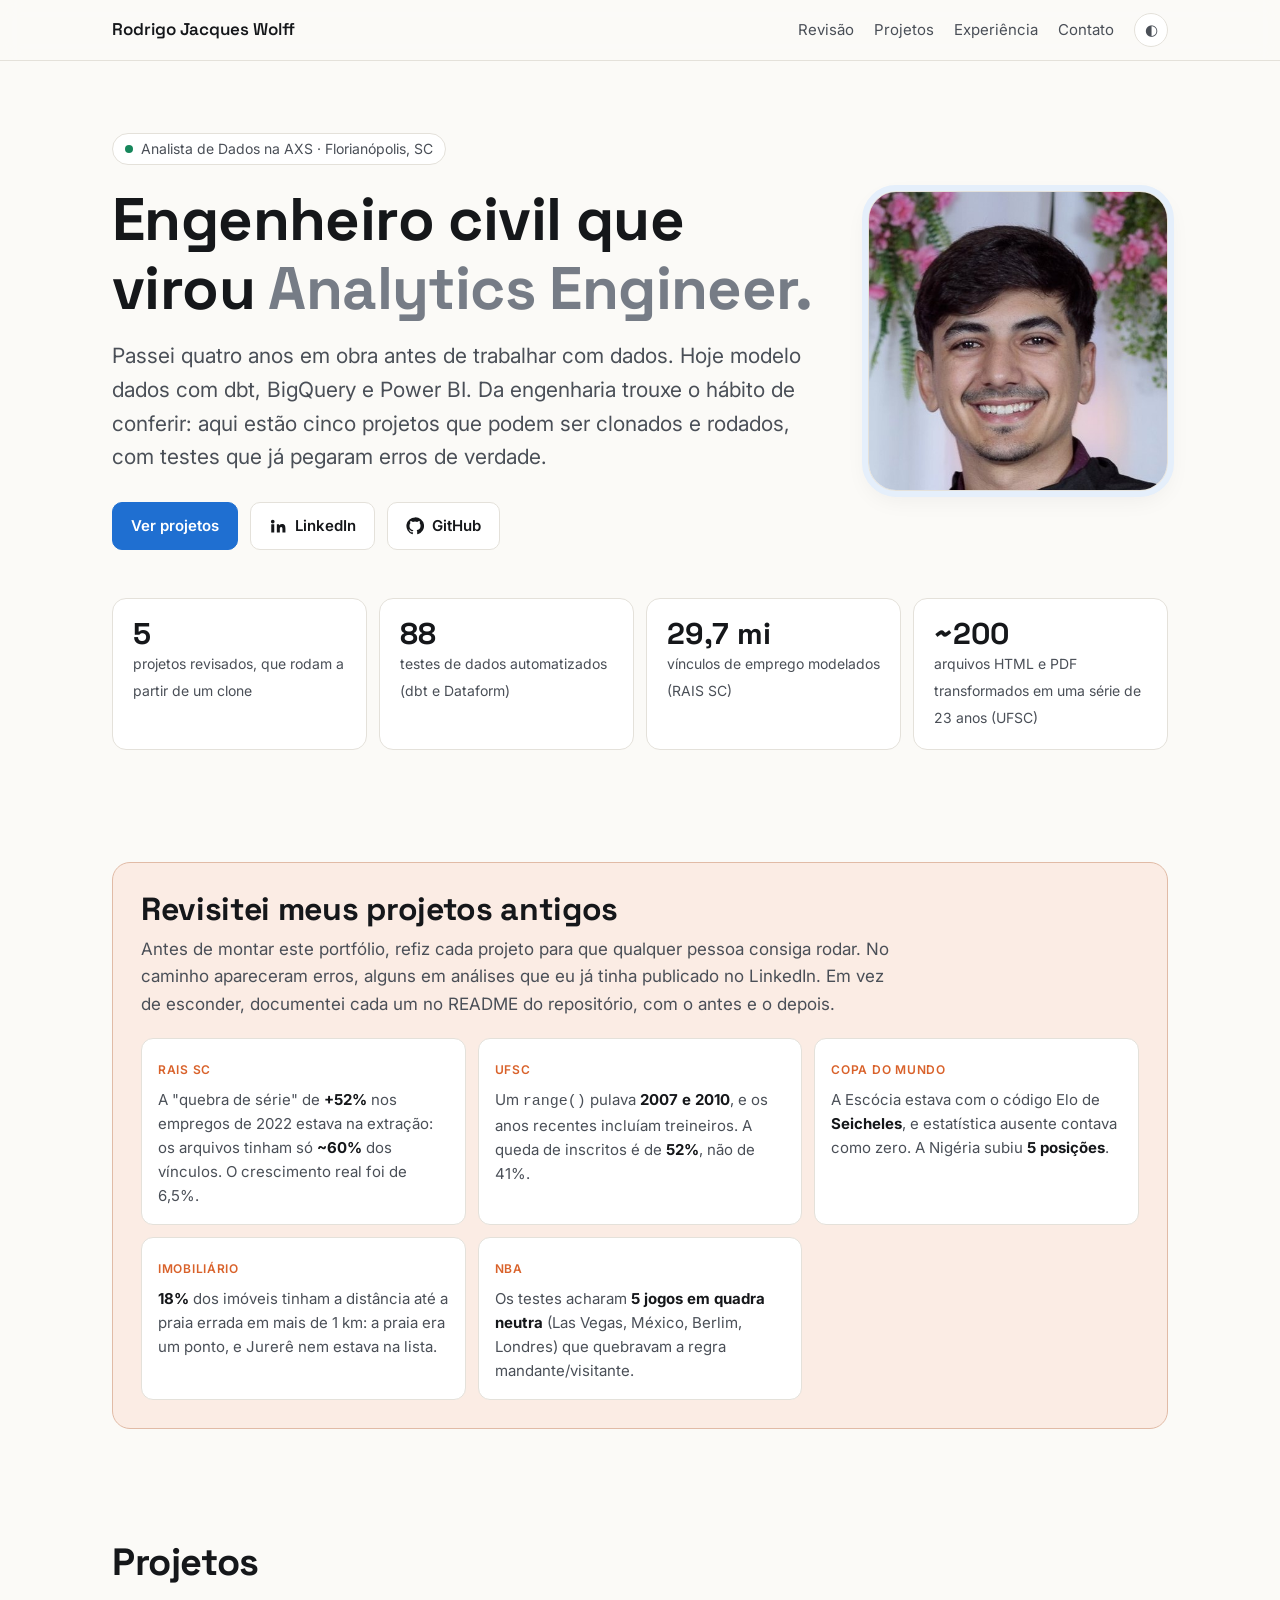
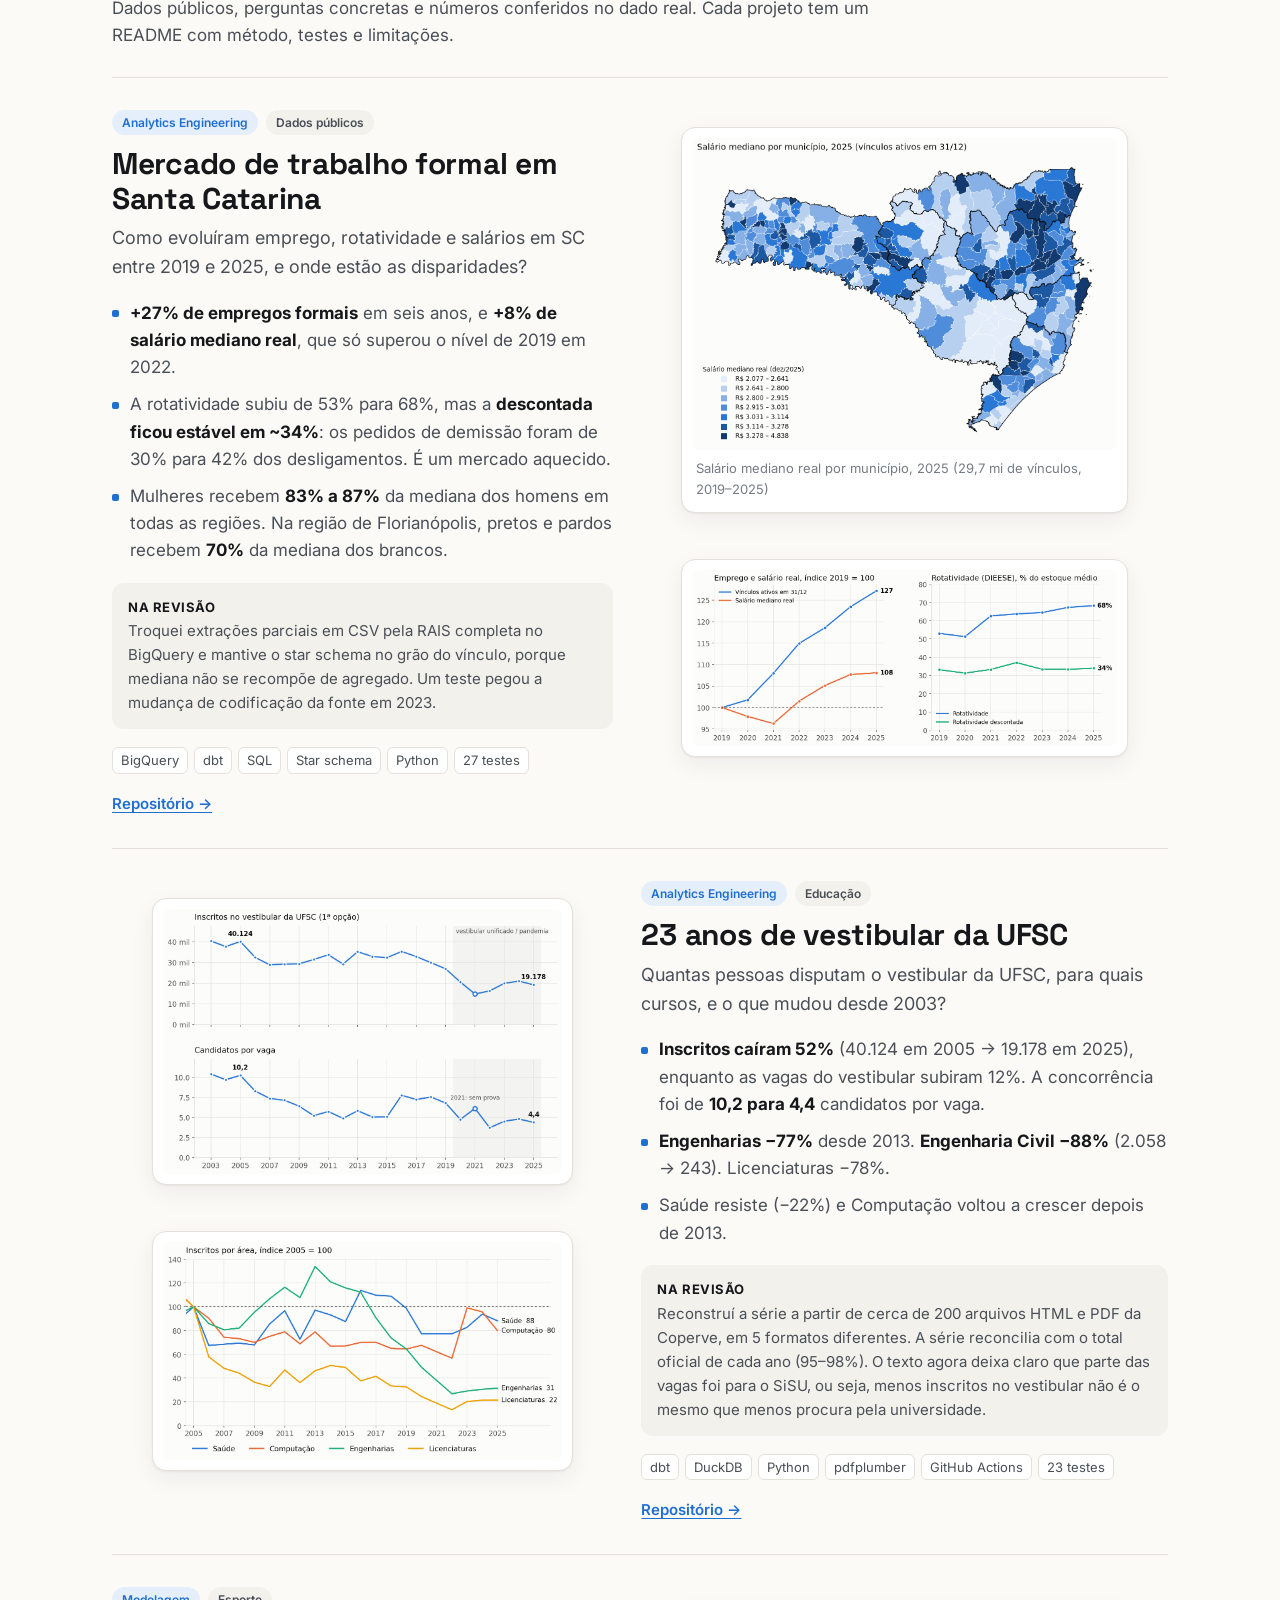
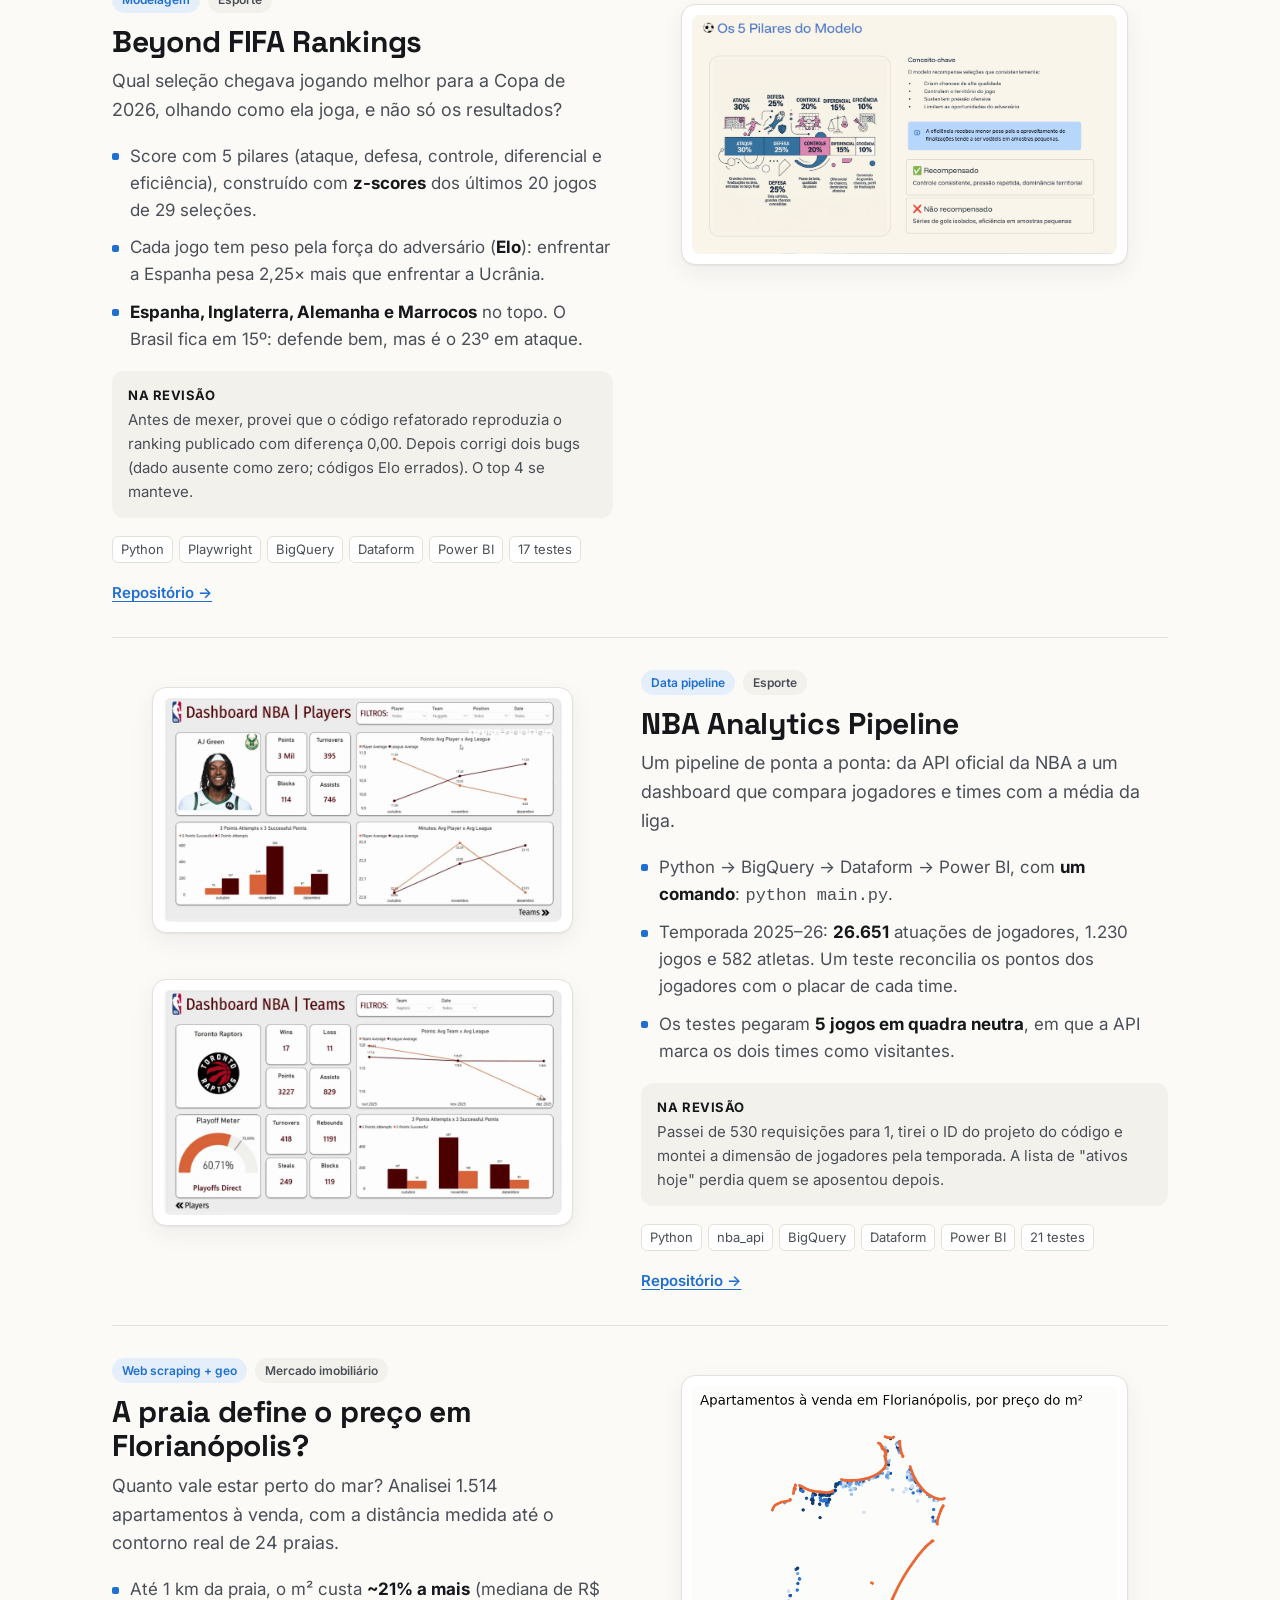
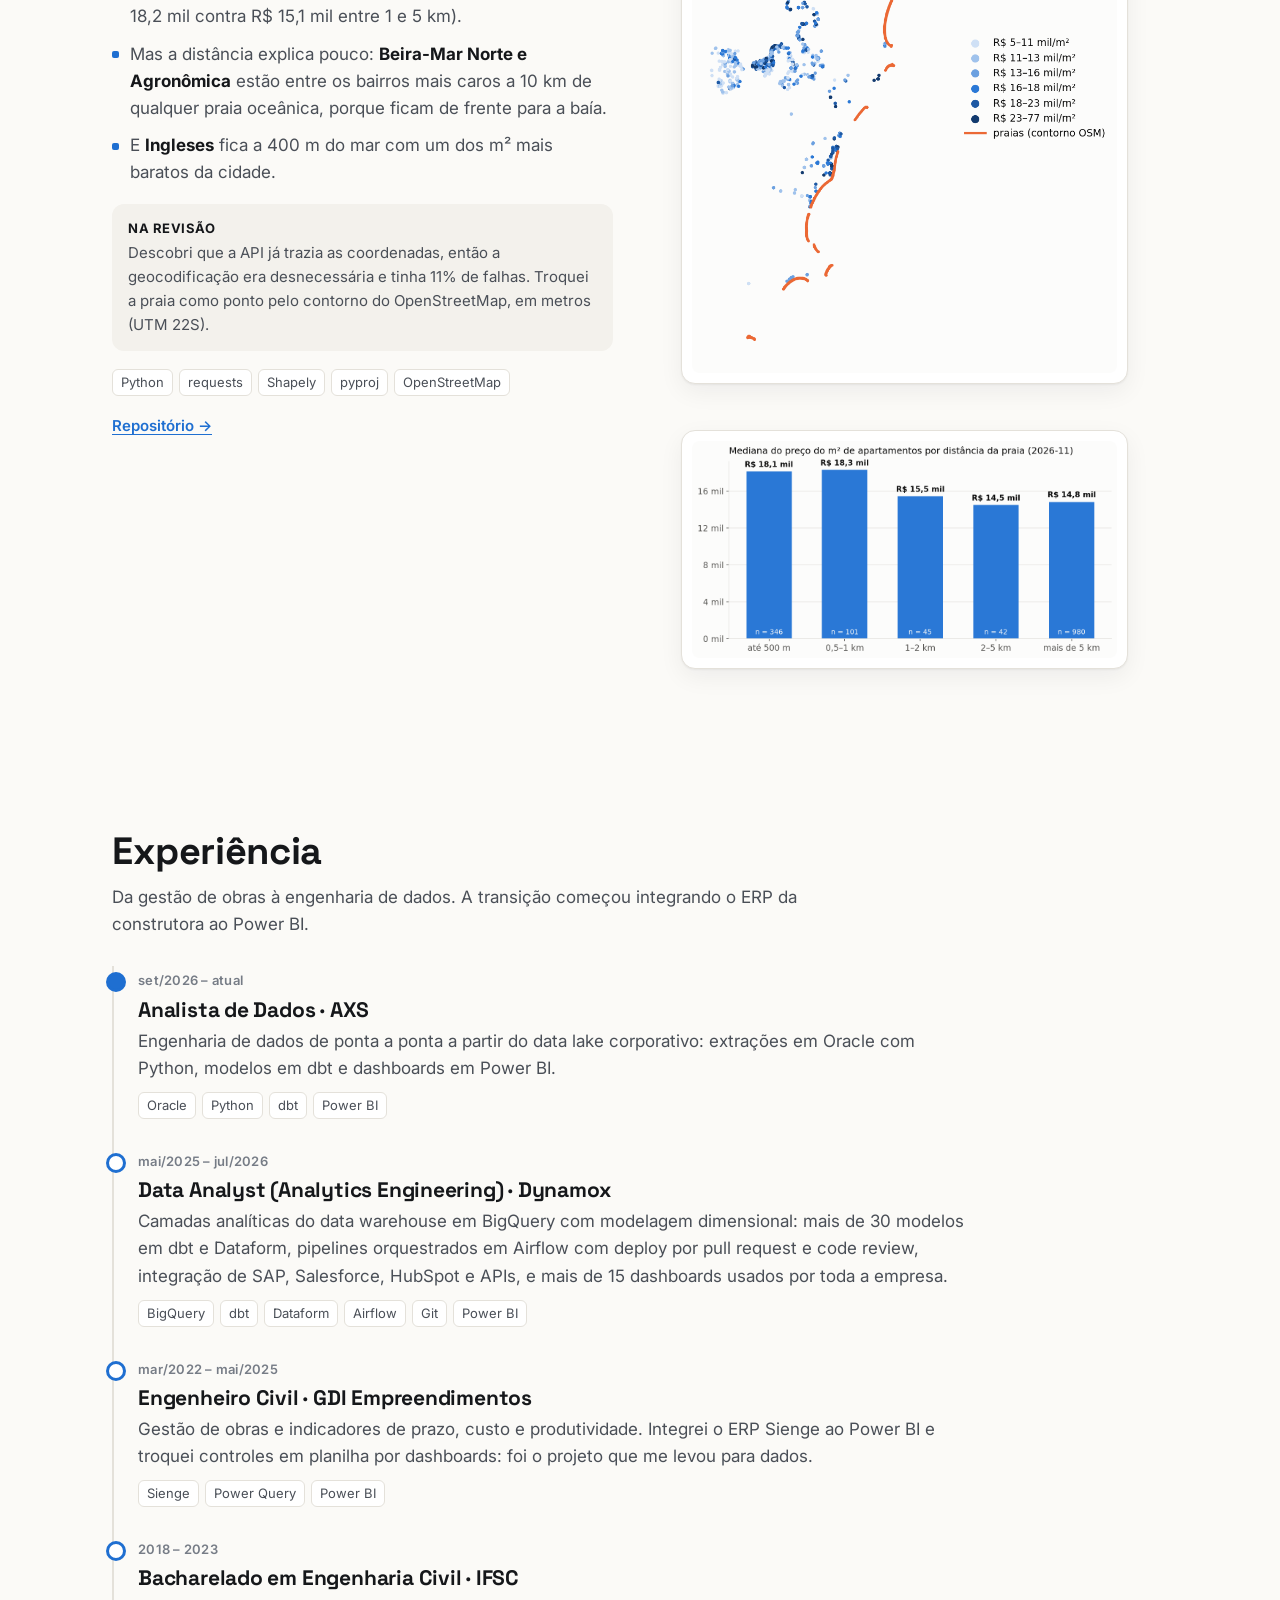
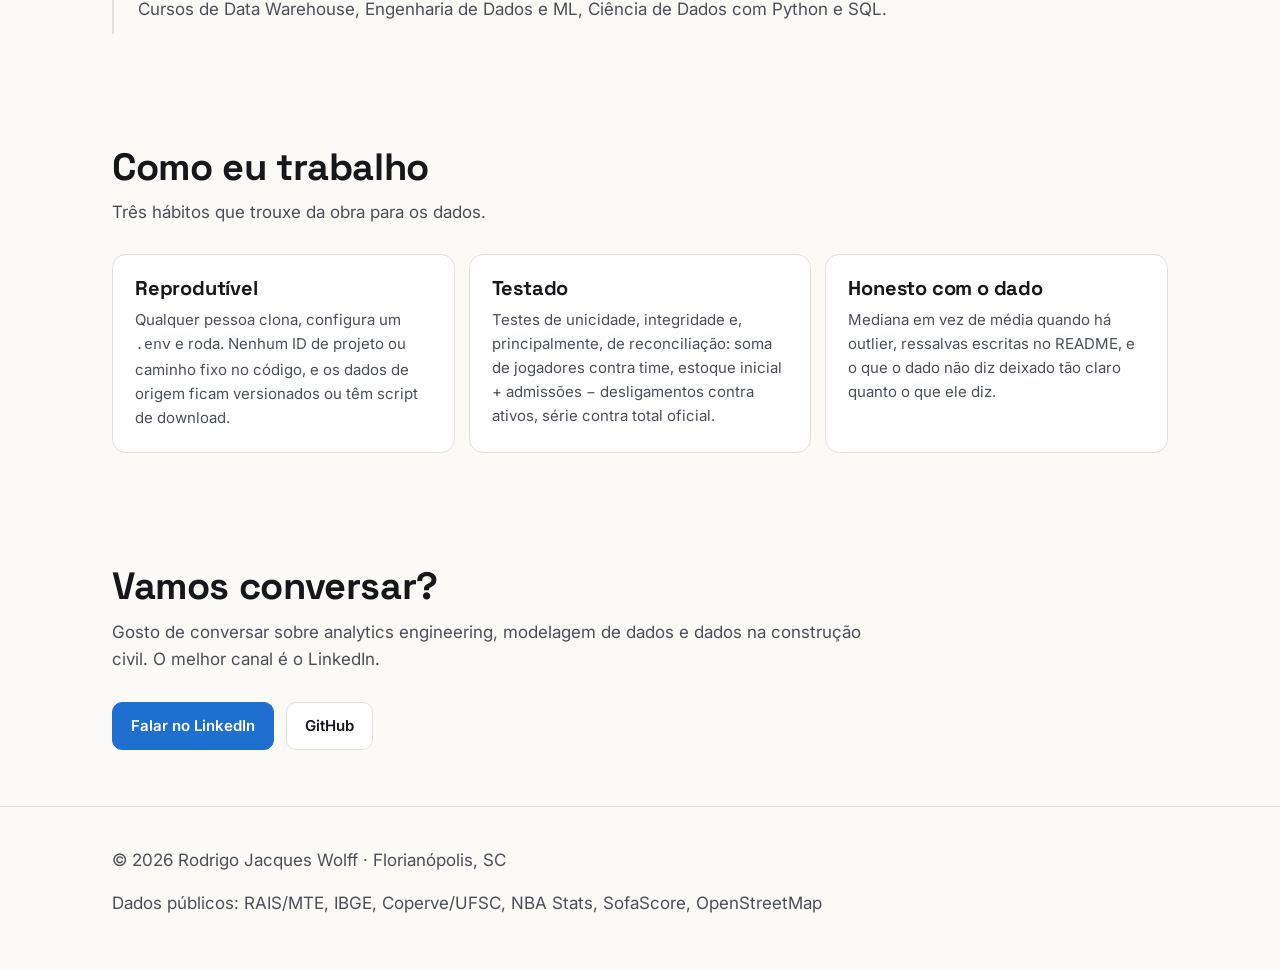
==== index.html @ 23910201 "content: photo, experience timeline, current role Co-Authored-By: Claude Opus 5.5 <noreply@anthropic" ====
<!doctype html>
<html lang="pt-BR">
<head>
  <meta charset="utf-8">
  <meta name="viewport" content="width=device-width, initial-scale=1">
  <title>Rodrigo Jacques Wolff · Portfólio de Dados</title>
  <meta name="description" content="Engenheiro civil que virou Analytics Engineer. Cinco projetos de dados reprodutíveis, com testes automatizados: RAIS, UFSC, Copa do Mundo, NBA e mercado imobiliário.">
  <meta property="og:title" content="Rodrigo Jacques Wolff · Portfólio de Dados">
  <meta property="og:description" content="Cinco projetos de dados reprodutíveis e testados. Revisitei todos e corrigi o que estava errado.">
  <meta property="og:image" content="https://rodrigojacquesw.github.io/assets/img/rais-mapa.png">
  <meta property="og:type" content="website">
  <link rel="preconnect" href="https://fonts.googleapis.com">
  <link rel="preconnect" href="https://fonts.gstatic.com" crossorigin>
  <link href="https://fonts.googleapis.com/css2?family=Inter:wght@400;500;600&family=Space+Grotesk:wght@500;600;700&display=swap" rel="stylesheet">
  <link rel="stylesheet" href="assets/css/style.css">
  <link rel="icon" href="data:image/svg+xml,<svg xmlns='http://www.w3.org/2000/svg' viewBox='0 0 32 32'><rect width='32' height='32' rx='8' fill='%231f6fd1'/><text x='16' y='22' font-family='Arial' font-size='15' font-weight='700' fill='white' text-anchor='middle'>RW</text></svg>">
</head>
<body>

<nav class="nav">
  <div class="wrap">
    <a class="brand" href="#">Rodrigo Jacques Wolff</a>
    <div class="nav-links">
      <a href="#revisao" class="hide-sm">Revisão</a>
      <a href="#projetos">Projetos</a>
      <a href="#experiencia" class="hide-sm">Experiência</a>
      <a href="#contato" class="hide-xs">Contato</a>
      <button class="theme-btn" id="theme" aria-label="Alternar tema claro/escuro">◐</button>
    </div>
  </div>
</nav>

<header class="hero">
  <div class="wrap">
    <div class="hero-grid">
    <div>
    <span class="eyebrow"><span class="dot"></span>Analista de Dados na AXS · Florianópolis, SC</span>
    <h1>Engenheiro civil que virou <span class="muted">Analytics Engineer.</span></h1>
    <p class="lead">Passei quatro anos em obra antes de trabalhar com dados. Hoje modelo dados com dbt, BigQuery e Power BI. Da engenharia trouxe o hábito de conferir: aqui estão cinco projetos que podem ser clonados e rodados, com testes que já pegaram erros de verdade.</p>
    <div class="btns">
      <a class="btn primary" href="#projetos">Ver projetos</a>
      <a class="btn" href="https://www.linkedin.com/in/rodrigo-jacques-wolff/" target="_blank" rel="noopener">
        <svg viewBox="0 0 24 24" fill="currentColor" aria-hidden="true"><path d="M4.98 3.5a2.5 2.5 0 1 1 0 5 2.5 2.5 0 0 1 0-5ZM3 9.75h4v11H3v-11Zm6.5 0h3.8v1.5h.06c.53-1 1.83-2.05 3.77-2.05 4.03 0 4.77 2.65 4.77 6.1v5.45h-4v-4.83c0-1.15-.02-2.63-1.6-2.63-1.6 0-1.85 1.25-1.85 2.55v4.91h-4v-11Z"/></svg>LinkedIn</a>
      <a class="btn" href="https://github.com/RodrigoJacquesW" target="_blank" rel="noopener">
        <svg viewBox="0 0 24 24" fill="currentColor" aria-hidden="true"><path d="M12 .5A11.5 11.5 0 0 0 8.36 22.9c.58.1.79-.25.79-.56v-2c-3.2.7-3.88-1.37-3.88-1.37-.53-1.33-1.28-1.69-1.28-1.69-1.05-.71.08-.7.08-.7 1.16.08 1.77 1.19 1.77 1.19 1.03 1.76 2.7 1.25 3.36.96.1-.75.4-1.25.73-1.54-2.56-.29-5.25-1.28-5.25-5.68 0-1.26.45-2.28 1.19-3.09-.12-.29-.52-1.46.11-3.05 0 0 .97-.31 3.17 1.18a11 11 0 0 1 5.77 0c2.2-1.49 3.17-1.18 3.17-1.18.63 1.59.23 2.76.11 3.05.74.81 1.19 1.83 1.19 3.09 0 4.41-2.7 5.38-5.27 5.67.41.36.78 1.06.78 2.14v3.17c0 .31.21.67.8.56A11.5 11.5 0 0 0 12 .5Z"/></svg>GitHub</a>
    </div>
    </div>
    <figure class="portrait"><img src="assets/img/rodrigo.jpg" alt="Foto de Rodrigo Jacques Wolff" width="480" height="480"></figure>
    </div>
    <div class="stats">
      <div class="stat"><b>5</b><span>projetos revisados, que rodam a partir de um clone</span></div>
      <div class="stat"><b>88</b><span>testes de dados automatizados (dbt e Dataform)</span></div>
      <div class="stat"><b>29,7 mi</b><span>vínculos de emprego modelados (RAIS SC)</span></div>
      <div class="stat"><b>~200</b><span>arquivos HTML e PDF transformados em uma série de 23 anos (UFSC)</span></div>
    </div>
  </div>
</header>

<section id="revisao">
  <div class="wrap">
    <div class="review">
      <h2>Revisitei meus projetos antigos</h2>
      <p>Antes de montar este portfólio, refiz cada projeto para que qualquer pessoa consiga rodar. No caminho apareceram erros, alguns em análises que eu já tinha publicado no LinkedIn. Em vez de esconder, documentei cada um no README do repositório, com o antes e o depois.</p>
      <div class="bugs">
        <div class="bug"><span class="proj">RAIS SC</span><p>A "quebra de série" de <b>+52%</b> nos empregos de 2022 estava na extração: os arquivos tinham só <b>~60%</b> dos vínculos. O crescimento real foi de 6,5%.</p></div>
        <div class="bug"><span class="proj">UFSC</span><p>Um <code>range()</code> pulava <b>2007 e 2010</b>, e os anos recentes incluíam treineiros. A queda de inscritos é de <b>52%</b>, não de 41%.</p></div>
        <div class="bug"><span class="proj">Copa do Mundo</span><p>A Escócia estava com o código Elo de <b>Seicheles</b>, e estatística ausente contava como zero. A Nigéria subiu <b>5 posições</b>.</p></div>
        <div class="bug"><span class="proj">Imobiliário</span><p><b>18%</b> dos imóveis tinham a distância até a praia errada em mais de 1 km: a praia era um ponto, e Jurerê nem estava na lista.</p></div>
        <div class="bug"><span class="proj">NBA</span><p>Os testes acharam <b>5 jogos em quadra neutra</b> (Las Vegas, México, Berlim, Londres) que quebravam a regra mandante/visitante.</p></div>
      </div>
    </div>
  </div>
</section>

<section id="projetos">
  <div class="wrap">
    <div class="section-head">
      <h2>Projetos</h2>
      <p>Dados públicos, perguntas concretas e números conferidos no dado real. Cada projeto tem um README com método, testes e limitações.</p>
    </div>

    <article class="case" id="rais">
      <div>
        <div class="tags"><span class="tag">Analytics Engineering</span><span class="tag alt">Dados públicos</span></div>
        <h3>Mercado de trabalho formal em Santa Catarina</h3>
        <p class="q">Como evoluíram emprego, rotatividade e salários em SC entre 2019 e 2025, e onde estão as disparidades?</p>
        <ul class="findings">
          <li><b>+27% de empregos formais</b> em seis anos, e <b>+8% de salário mediano real</b>, que só superou o nível de 2019 em 2022.</li>
          <li>A rotatividade subiu de 53% para 68%, mas a <b>descontada ficou estável em ~34%</b>: os pedidos de demissão foram de 30% para 42% dos desligamentos. É um mercado aquecido.</li>
          <li>Mulheres recebem <b>83% a 87%</b> da mediana dos homens em todas as regiões. Na região de Florianópolis, pretos e pardos recebem <b>70%</b> da mediana dos brancos.</li>
        </ul>
        <div class="fixed"><strong>Na revisão</strong>Troquei extrações parciais em CSV pela RAIS completa no BigQuery e mantive o star schema no grão do vínculo, porque mediana não se recompõe de agregado. Um teste pegou a mudança de codificação da fonte em 2023.</div>
        <div class="stack"><span>BigQuery</span><span>dbt</span><span>SQL</span><span>Star schema</span><span>Python</span><span>27 testes</span></div>
        <div class="links"><a href="https://github.com/RodrigoJacquesW/rais-sc-labor-market" target="_blank" rel="noopener">Repositório →</a></div>
      </div>
      <div class="case-media">
        <figure class="shot"><a href="assets/img/rais-mapa.png" target="_blank"><img src="assets/img/rais-mapa.png" alt="Mapa de Santa Catarina com o salário mediano por município em 2025" loading="lazy"></a><figcaption>Salário mediano real por município, 2025 (29,7 mi de vínculos, 2019–2025)</figcaption></figure>
        <figure class="shot"><a href="assets/img/rais-series.png" target="_blank"><img src="assets/img/rais-series.png" alt="Índice de emprego e salário real, e rotatividade bruta e descontada" loading="lazy"></a></figure>
      </div>
    </article>

    <article class="case flip" id="ufsc">
      <div>
        <div class="tags"><span class="tag">Analytics Engineering</span><span class="tag alt">Educação</span></div>
        <h3>23 anos de vestibular da UFSC</h3>
        <p class="q">Quantas pessoas disputam o vestibular da UFSC, para quais cursos, e o que mudou desde 2003?</p>
        <ul class="findings">
          <li><b>Inscritos caíram 52%</b> (40.124 em 2005 → 19.178 em 2025), enquanto as vagas do vestibular subiram 12%. A concorrência foi de <b>10,2 para 4,4</b> candidatos por vaga.</li>
          <li><b>Engenharias −77%</b> desde 2013. <b>Engenharia Civil −88%</b> (2.058 → 243). Licenciaturas −78%.</li>
          <li>Saúde resiste (−22%) e Computação voltou a crescer depois de 2013.</li>
        </ul>
        <div class="fixed"><strong>Na revisão</strong>Reconstruí a série a partir de cerca de 200 arquivos HTML e PDF da Coperve, em 5 formatos diferentes. A série reconcilia com o total oficial de cada ano (95–98%). O texto agora deixa claro que parte das vagas foi para o SiSU, ou seja, menos inscritos no vestibular não é o mesmo que menos procura pela universidade.</div>
        <div class="stack"><span>dbt</span><span>DuckDB</span><span>Python</span><span>pdfplumber</span><span>GitHub Actions</span><span>23 testes</span></div>
        <div class="links"><a href="https://github.com/RodrigoJacquesW/UFSC_data_analysis" target="_blank" rel="noopener">Repositório →</a></div>
      </div>
      <div class="case-media">
        <figure class="shot"><a href="assets/img/ufsc-inscritos.png" target="_blank"><img src="assets/img/ufsc-inscritos.png" alt="Inscritos e candidatos por vaga no vestibular da UFSC, 2003 a 2025" loading="lazy"></a></figure>
        <figure class="shot"><a href="assets/img/ufsc-areas.png" target="_blank"><img src="assets/img/ufsc-areas.png" alt="Inscritos por área, índice 2005 = 100" loading="lazy"></a></figure>
      </div>
    </article>

    <article class="case" id="copa">
      <div>
        <div class="tags"><span class="tag">Modelagem</span><span class="tag alt">Esporte</span></div>
        <h3>Beyond FIFA Rankings</h3>
        <p class="q">Qual seleção chegava jogando melhor para a Copa de 2026, olhando como ela joga, e não só os resultados?</p>
        <ul class="findings">
          <li>Score com 5 pilares (ataque, defesa, controle, diferencial e eficiência), construído com <b>z-scores</b> dos últimos 20 jogos de 29 seleções.</li>
          <li>Cada jogo tem peso pela força do adversário (<b>Elo</b>): enfrentar a Espanha pesa 2,25× mais que enfrentar a Ucrânia.</li>
          <li><b>Espanha, Inglaterra, Alemanha e Marrocos</b> no topo. O Brasil fica em 15º: defende bem, mas é o 23º em ataque.</li>
        </ul>
        <div class="fixed"><strong>Na revisão</strong>Antes de mexer, provei que o código refatorado reproduzia o ranking publicado com diferença 0,00. Depois corrigi dois bugs (dado ausente como zero; códigos Elo errados). O top 4 se manteve.</div>
        <div class="stack"><span>Python</span><span>Playwright</span><span>BigQuery</span><span>Dataform</span><span>Power BI</span><span>17 testes</span></div>
        <div class="links"><a href="https://github.com/RodrigoJacquesW/selection-world-cup-analytics" target="_blank" rel="noopener">Repositório →</a></div>
      </div>
      <div class="case-media">
        <figure class="shot"><a href="assets/img/copa-pilares.png" target="_blank"><img src="assets/img/copa-pilares.png" alt="Os cinco pilares do modelo e seus pesos" loading="lazy"></a></figure>
      </div>
    </article>

    <article class="case flip" id="nba">
      <div>
        <div class="tags"><span class="tag">Data pipeline</span><span class="tag alt">Esporte</span></div>
        <h3>NBA Analytics Pipeline</h3>
        <p class="q">Um pipeline de ponta a ponta: da API oficial da NBA a um dashboard que compara jogadores e times com a média da liga.</p>
        <ul class="findings">
          <li>Python → BigQuery → Dataform → Power BI, com <b>um comando</b>: <code>python main.py</code>.</li>
          <li>Temporada 2025–26: <b>26.651</b> atuações de jogadores, 1.230 jogos e 582 atletas. Um teste reconcilia os pontos dos jogadores com o placar de cada time.</li>
          <li>Os testes pegaram <b>5 jogos em quadra neutra</b>, em que a API marca os dois times como visitantes.</li>
        </ul>
        <div class="fixed"><strong>Na revisão</strong>Passei de 530 requisições para 1, tirei o ID do projeto do código e montei a dimensão de jogadores pela temporada. A lista de "ativos hoje" perdia quem se aposentou depois.</div>
        <div class="stack"><span>Python</span><span>nba_api</span><span>BigQuery</span><span>Dataform</span><span>Power BI</span><span>21 testes</span></div>
        <div class="links"><a href="https://github.com/RodrigoJacquesW/nba_project" target="_blank" rel="noopener">Repositório →</a></div>
      </div>
      <div class="case-media">
        <figure class="shot"><a href="assets/img/nba-players.jpg" target="_blank"><img src="assets/img/nba-players.jpg" alt="Dashboard de jogadores da NBA no Power BI" loading="lazy"></a></figure>
        <figure class="shot"><a href="assets/img/nba-teams.jpg" target="_blank"><img src="assets/img/nba-teams.jpg" alt="Dashboard de times da NBA no Power BI" loading="lazy"></a></figure>
      </div>
    </article>

    <article class="case" id="imoveis">
      <div>
        <div class="tags"><span class="tag">Web scraping + geo</span><span class="tag alt">Mercado imobiliário</span></div>
        <h3>A praia define o preço em Florianópolis?</h3>
        <p class="q">Quanto vale estar perto do mar? Analisei 1.514 apartamentos à venda, com a distância medida até o contorno real de 24 praias.</p>
        <ul class="findings">
          <li>Até 1 km da praia, o m² custa <b>~21% a mais</b> (mediana de R$ 18,2 mil contra R$ 15,1 mil entre 1 e 5 km).</li>
          <li>Mas a distância explica pouco: <b>Beira-Mar Norte e Agronômica</b> estão entre os bairros mais caros a 10 km de qualquer praia oceânica, porque ficam de frente para a baía.</li>
          <li>E <b>Ingleses</b> fica a 400 m do mar com um dos m² mais baratos da cidade.</li>
        </ul>
        <div class="fixed"><strong>Na revisão</strong>Descobri que a API já trazia as coordenadas, então a geocodificação era desnecessária e tinha 11% de falhas. Troquei a praia como ponto pelo contorno do OpenStreetMap, em metros (UTM 22S).</div>
        <div class="stack"><span>Python</span><span>requests</span><span>Shapely</span><span>pyproj</span><span>OpenStreetMap</span></div>
        <div class="links"><a href="https://github.com/RodrigoJacquesW/WebScraping-Analise-Imobiliaria-Florianopolis" target="_blank" rel="noopener">Repositório →</a></div>
      </div>
      <div class="case-media">
        <figure class="shot"><a href="assets/img/imoveis-mapa.png" target="_blank"><img src="assets/img/imoveis-mapa.png" alt="Mapa dos apartamentos à venda em Florianópolis coloridos por preço do metro quadrado" loading="lazy"></a></figure>
        <figure class="shot"><a href="assets/img/imoveis-distancia.png" target="_blank"><img src="assets/img/imoveis-distancia.png" alt="Mediana do preço do m² por faixa de distância da praia" loading="lazy"></a></figure>
      </div>
    </article>

  </div>
</section>

<section id="experiencia">
  <div class="wrap">
    <div class="section-head">
      <h2>Experiência</h2>
      <p>Da gestão de obras à engenharia de dados. A transição começou integrando o ERP da construtora ao Power BI.</p>
    </div>
    <ol class="timeline">
      <li>
        <span class="when">set/2026 – atual</span>
        <h3>Analista de Dados · AXS</h3>
        <p>Engenharia de dados de ponta a ponta a partir do data lake corporativo: extrações em Oracle com Python, modelos em dbt e dashboards em Power BI.</p>
        <div class="stack"><span>Oracle</span><span>Python</span><span>dbt</span><span>Power BI</span></div>
      </li>
      <li>
        <span class="when">mai/2025 – jul/2026</span>
        <h3>Data Analyst (Analytics Engineering) · Dynamox</h3>
        <p>Camadas analíticas do data warehouse em BigQuery com modelagem dimensional: mais de 30 modelos em dbt e Dataform, pipelines orquestrados em Airflow com deploy por pull request e code review, integração de SAP, Salesforce, HubSpot e APIs, e mais de 15 dashboards usados por toda a empresa.</p>
        <div class="stack"><span>BigQuery</span><span>dbt</span><span>Dataform</span><span>Airflow</span><span>Git</span><span>Power BI</span></div>
      </li>
      <li>
        <span class="when">mar/2022 – mai/2025</span>
        <h3>Engenheiro Civil · GDI Empreendimentos</h3>
        <p>Gestão de obras e indicadores de prazo, custo e produtividade. Integrei o ERP Sienge ao Power BI e troquei controles em planilha por dashboards: foi o projeto que me levou para dados.</p>
        <div class="stack"><span>Sienge</span><span>Power Query</span><span>Power BI</span></div>
      </li>
      <li>
        <span class="when">2018 – 2023</span>
        <h3>Bacharelado em Engenharia Civil · IFSC</h3>
        <p>Cursos de Data Warehouse, Engenharia de Dados e ML, Ciência de Dados com Python e SQL.</p>
      </li>
    </ol>
  </div>
</section>

<section id="como">
  <div class="wrap">
    <div class="section-head">
      <h2>Como eu trabalho</h2>
      <p>Três hábitos que trouxe da obra para os dados.</p>
    </div>
    <div class="how">
      <div><h3>Reprodutível</h3><p>Qualquer pessoa clona, configura um <code>.env</code> e roda. Nenhum ID de projeto ou caminho fixo no código, e os dados de origem ficam versionados ou têm script de download.</p></div>
      <div><h3>Testado</h3><p>Testes de unicidade, integridade e, principalmente, de reconciliação: soma de jogadores contra time, estoque inicial + admissões − desligamentos contra ativos, série contra total oficial.</p></div>
      <div><h3>Honesto com o dado</h3><p>Mediana em vez de média quando há outlier, ressalvas escritas no README, e o que o dado não diz deixado tão claro quanto o que ele diz.</p></div>
    </div>
  </div>
</section>

<section id="contato">
  <div class="wrap">
    <div class="section-head">
      <h2>Vamos conversar?</h2>
      <p>Gosto de conversar sobre analytics engineering, modelagem de dados e dados na construção civil. O melhor canal é o LinkedIn.</p>
    </div>
    <div class="btns">
      <a class="btn primary" href="https://www.linkedin.com/in/rodrigo-jacques-wolff/" target="_blank" rel="noopener">Falar no LinkedIn</a>
      <a class="btn" href="https://github.com/RodrigoJacquesW" target="_blank" rel="noopener">GitHub</a>
    </div>
  </div>
</section>

<footer>
  <div class="wrap">
    <span>© 2026 Rodrigo Jacques Wolff · Florianópolis, SC</span>
    <span>Dados públicos: RAIS/MTE, IBGE, Coperve/UFSC, NBA Stats, SofaScore, OpenStreetMap</span>
  </div>
</footer>

<script>
  (function () {
    var root = document.documentElement, btn = document.getElementById("theme");
    try { var saved = localStorage.getItem("theme"); if (saved) root.setAttribute("data-theme", saved); } catch (e) {}
    btn.addEventListener("click", function () {
      var dark = root.getAttribute("data-theme") === "dark" ||
        (!root.getAttribute("data-theme") && matchMedia("(prefers-color-scheme: dark)").matches);
      var next = dark ? "light" : "dark";
      root.setAttribute("data-theme", next);
      try { localStorage.setItem("theme", next); } catch (e) {}
    });
  })();
</script>
</body>
</html>
---- assets/css/style.css ----
:root {
  --bg: #fbfaf7;
  --surface: #ffffff;
  --surface-2: #f3f1ec;
  --ink: #15171a;
  --ink-2: #4a4f57;
  --ink-3: #767c86;
  --line: #e4e1da;
  --accent: #1f6fd1;
  --accent-ink: #ffffff;
  --accent-soft: #e5effb;
  --warm: #d9622b;
  --warm-soft: #fbece4;
  --good: #16865b;
  --radius: 14px;
  --shadow: 0 1px 2px rgba(20, 22, 26, .05), 0 8px 24px rgba(20, 22, 26, .06);
  --max: 1120px;
  color-scheme: light;
}

@media (prefers-color-scheme: dark) {
  :root:not([data-theme="light"]) {
    --bg: #111317;
    --surface: #181b20;
    --surface-2: #1f232a;
    --ink: #eef0f3;
    --ink-2: #b9bec7;
    --ink-3: #8d939d;
    --line: #2b3038;
    --accent: #5a9cf0;
    --accent-ink: #0d1117;
    --accent-soft: #19263a;
    --warm: #ef8350;
    --warm-soft: #2c1f18;
    --good: #3fbf8a;
    --shadow: 0 1px 2px rgba(0, 0, 0, .3), 0 8px 24px rgba(0, 0, 0, .25);
    color-scheme: dark;
  }
}
:root[data-theme="dark"] {
  --bg: #111317; --surface: #181b20; --surface-2: #1f232a; --ink: #eef0f3; --ink-2: #b9bec7;
  --ink-3: #8d939d; --line: #2b3038; --accent: #5a9cf0; --accent-ink: #0d1117; --accent-soft: #19263a;
  --warm: #ef8350; --warm-soft: #2c1f18; --good: #3fbf8a;
  --shadow: 0 1px 2px rgba(0, 0, 0, .3), 0 8px 24px rgba(0, 0, 0, .25);
  color-scheme: dark;
}

* { box-sizing: border-box; }
html { scroll-behavior: smooth; }
body {
  margin: 0;
  background: var(--bg);
  color: var(--ink);
  font: 17px/1.6 "Inter", system-ui, -apple-system, "Segoe UI", sans-serif;
  -webkit-font-smoothing: antialiased;
}
img { max-width: 100%; display: block; }
a { color: var(--accent); text-decoration-thickness: 1px; text-underline-offset: 3px; }
h1, h2, h3 { font-family: "Space Grotesk", "Inter", sans-serif; line-height: 1.15; letter-spacing: -.01em; margin: 0; }
.wrap { max-width: var(--max); margin: 0 auto; padding: 0 16px; }
@media (min-width: 720px) { .wrap { padding: 0 32px; } }

/* nav */
.nav { position: sticky; top: 0; z-index: 10; background: color-mix(in srgb, var(--bg) 88%, transparent); backdrop-filter: blur(10px); border-bottom: 1px solid var(--line); }
.nav .wrap { display: flex; align-items: center; justify-content: space-between; height: 60px; gap: 16px; }
.brand { font-family: "Space Grotesk", sans-serif; font-weight: 600; color: var(--ink); text-decoration: none; white-space: nowrap; }
.nav-links { display: flex; gap: 20px; align-items: center; }
.nav-links a { color: var(--ink-2); text-decoration: none; font-size: 15px; }
.nav-links a:hover { color: var(--ink); }
.theme-btn { border: 1px solid var(--line); background: var(--surface); color: var(--ink-2); border-radius: 999px; width: 34px; height: 34px; cursor: pointer; font-size: 15px; }
@media (max-width: 720px) { .nav-links a.hide-sm { display: none; } }

/* hero */
.hero { padding: 72px 0 56px; }
.eyebrow { display: inline-flex; gap: 8px; align-items: center; color: var(--ink-2); font-size: 14px; border: 1px solid var(--line); background: var(--surface); padding: 4px 12px; border-radius: 999px; }
.eyebrow .dot { width: 8px; height: 8px; border-radius: 50%; background: var(--good); }
.hero h1 { font-size: clamp(36px, 6vw, 60px); margin: 20px 0 16px; }
.hero h1 .muted { color: var(--ink-3); }
.hero p.lead { font-size: clamp(18px, 2.2vw, 21px); color: var(--ink-2); max-width: 760px; margin: 0 0 28px; }
.btns { display: flex; flex-wrap: wrap; gap: 12px; }
.btn { display: inline-flex; align-items: center; gap: 8px; padding: 11px 18px; border-radius: 10px; font-weight: 600; font-size: 15px; text-decoration: none; border: 1px solid var(--line); color: var(--ink); background: var(--surface); }
.btn.primary { background: var(--accent); border-color: var(--accent); color: var(--accent-ink); }
.btn svg { width: 18px; height: 18px; }
.stats { display: grid; grid-template-columns: repeat(auto-fit, minmax(180px, 1fr)); gap: 12px; margin-top: 48px; }
.stat { background: var(--surface); border: 1px solid var(--line); border-radius: var(--radius); padding: 18px 20px; }
.stat b { display: block; font-family: "Space Grotesk", sans-serif; font-size: 30px; line-height: 1.1; }
.stat span { color: var(--ink-2); font-size: 14px; }

/* sections */
section { padding: 56px 0; }
.section-head { margin-bottom: 28px; max-width: 760px; }
.section-head h2 { font-size: clamp(28px, 4vw, 38px); margin-bottom: 10px; }
.section-head p { color: var(--ink-2); margin: 0; }

/* review callout */
.review { background: var(--warm-soft); border: 1px solid color-mix(in srgb, var(--warm) 30%, var(--line)); border-radius: 18px; padding: 28px; }
.review h2 { font-size: clamp(24px, 3.4vw, 32px); margin-bottom: 8px; }
.review > p { color: var(--ink-2); margin: 0 0 20px; max-width: 760px; }
.bugs { display: grid; grid-template-columns: repeat(auto-fit, minmax(260px, 1fr)); gap: 12px; }
.bug { background: var(--surface); border: 1px solid var(--line); border-radius: 12px; padding: 16px; }
.bug .proj { font-size: 12px; font-weight: 600; letter-spacing: .06em; text-transform: uppercase; color: var(--warm); }
.bug p { margin: 6px 0 0; font-size: 15px; color: var(--ink-2); }
.bug p b { color: var(--ink); }

/* cases */
.case { display: grid; gap: 28px; padding: 32px 0; border-top: 1px solid var(--line); scroll-margin-top: 72px; }
@media (min-width: 900px) { .case { grid-template-columns: 1fr 1.05fr; align-items: start; } .case.flip .case-media { order: -1; } }
.tags { display: flex; flex-wrap: wrap; gap: 8px; margin-bottom: 12px; }
.tag { font-size: 12px; font-weight: 600; padding: 3px 10px; border-radius: 999px; background: var(--accent-soft); color: var(--accent); }
.tag.alt { background: var(--surface-2); color: var(--ink-2); }
.case h3 { font-size: clamp(24px, 3vw, 30px); margin-bottom: 8px; }
.case .q { color: var(--ink-2); font-size: 18px; margin: 0 0 18px; }
.findings { list-style: none; padding: 0; margin: 0 0 18px; display: grid; gap: 10px; }
.findings li { padding-left: 18px; position: relative; color: var(--ink-2); }
.findings li::before { content: ""; position: absolute; left: 0; top: .62em; width: 7px; height: 7px; border-radius: 2px; background: var(--accent); }
.findings b { color: var(--ink); }
.fixed { background: var(--surface-2); border-radius: 12px; padding: 14px 16px; font-size: 15px; color: var(--ink-2); margin-bottom: 18px; }
.fixed strong { color: var(--ink); display: block; margin-bottom: 2px; font-size: 13px; letter-spacing: .04em; text-transform: uppercase; }
.stack { display: flex; flex-wrap: wrap; gap: 6px; margin-bottom: 18px; }
.stack span { font-size: 13px; color: var(--ink-2); border: 1px solid var(--line); border-radius: 6px; padding: 2px 8px; background: var(--surface); }
.links { display: flex; flex-wrap: wrap; gap: 16px; font-weight: 600; font-size: 15px; }
.case-media { display: grid; gap: 12px; }
.shot { background: var(--surface); border: 1px solid var(--line); border-radius: var(--radius); padding: 10px; box-shadow: var(--shadow); }
.shot img { border-radius: 8px; width: 100%; height: auto; background: #fcfcfb; }
.shot figcaption { font-size: 13px; color: var(--ink-3); padding: 8px 4px 2px; }
.shot a { display: block; }

/* how */
.how { display: grid; grid-template-columns: repeat(auto-fit, minmax(240px, 1fr)); gap: 14px; }
.how div { background: var(--surface); border: 1px solid var(--line); border-radius: var(--radius); padding: 22px; }
.how h3 { font-size: 20px; margin-bottom: 8px; }
.how p { margin: 0; color: var(--ink-2); font-size: 15px; }

.more { display: grid; grid-template-columns: repeat(auto-fit, minmax(240px, 1fr)); gap: 12px; }
.more a { display: block; background: var(--surface); border: 1px solid var(--line); border-radius: 12px; padding: 16px; text-decoration: none; color: var(--ink); }
.more a span { display: block; color: var(--ink-2); font-size: 14px; }

footer { border-top: 1px solid var(--line); padding: 40px 0 56px; color: var(--ink-2); }
footer .wrap { display: flex; flex-wrap: wrap; justify-content: space-between; gap: 16px; align-items: center; }
@media (max-width: 480px) {
  .nav-links { gap: 14px; }
  .nav-links a.hide-xs { display: none; }
  .brand { font-size: 15px; }
}

/* hero with portrait */
.hero-grid { display: grid; gap: 32px; align-items: center; }
@media (min-width: 900px) { .hero-grid { grid-template-columns: 1fr 300px; gap: 56px; } }
.portrait { margin: 0; justify-self: start; }
@media (min-width: 900px) { .portrait { justify-self: end; } }
.portrait img {
  width: 300px; height: 300px; max-width: 70vw; max-height: 70vw; object-fit: cover; border-radius: 28px;
  border: 1px solid var(--line); box-shadow: var(--shadow);
  outline: 6px solid var(--accent-soft); outline-offset: 0;
}
@media (max-width: 899px) { .portrait { order: -1; } .portrait img { width: 132px; height: 132px; border-radius: 50%; } }

/* experience timeline */
.timeline { list-style: none; margin: 0; padding: 0 0 0 24px; border-left: 2px solid var(--line); display: grid; gap: 28px; max-width: 860px; }
.timeline li { position: relative; }
.timeline li::before { content: ""; position: absolute; left: -32px; top: 6px; width: 14px; height: 14px; border-radius: 50%; background: var(--surface); border: 3px solid var(--accent); }
.timeline li:first-child::before { background: var(--accent); }
.timeline .when { font-size: 13px; font-weight: 600; color: var(--ink-3); letter-spacing: .02em; }
.timeline h3 { font-size: 21px; margin: 4px 0 6px; }
.timeline p { margin: 0 0 10px; color: var(--ink-2); }
.timeline .stack { margin-bottom: 0; }
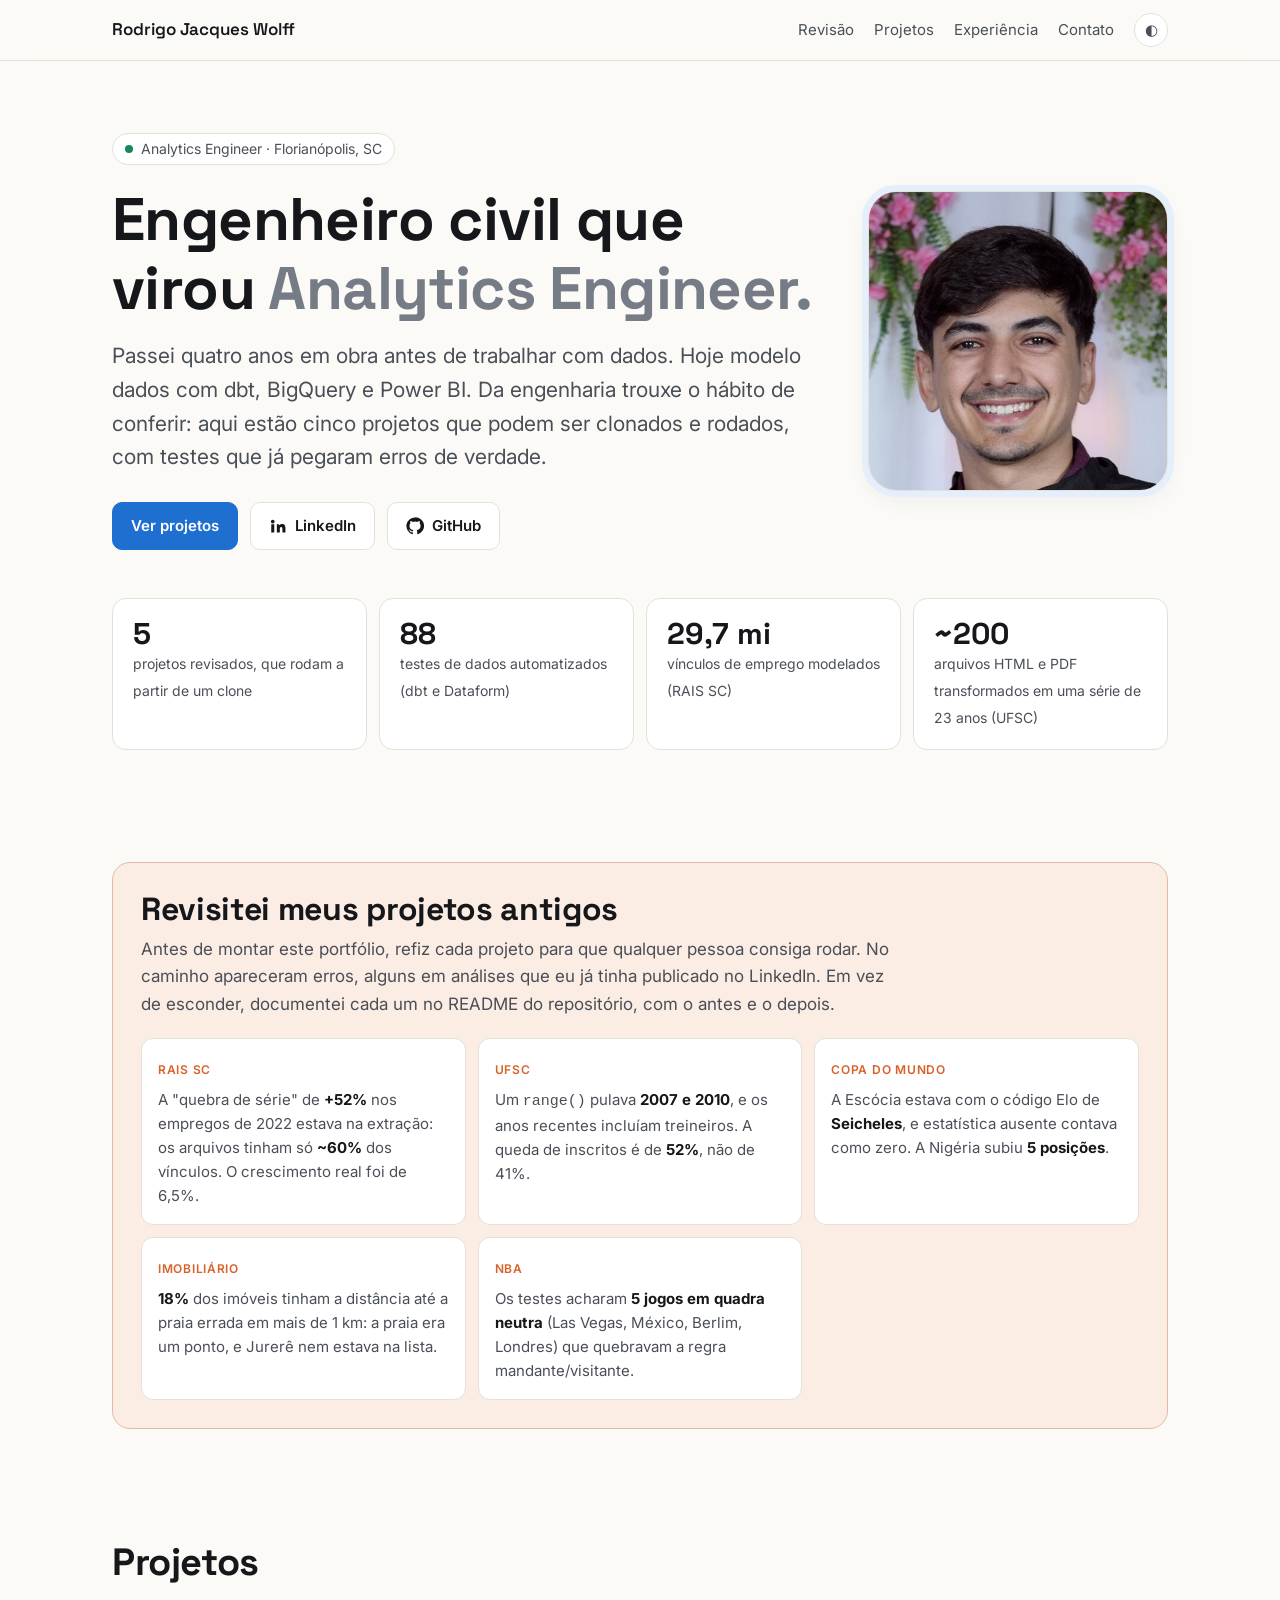
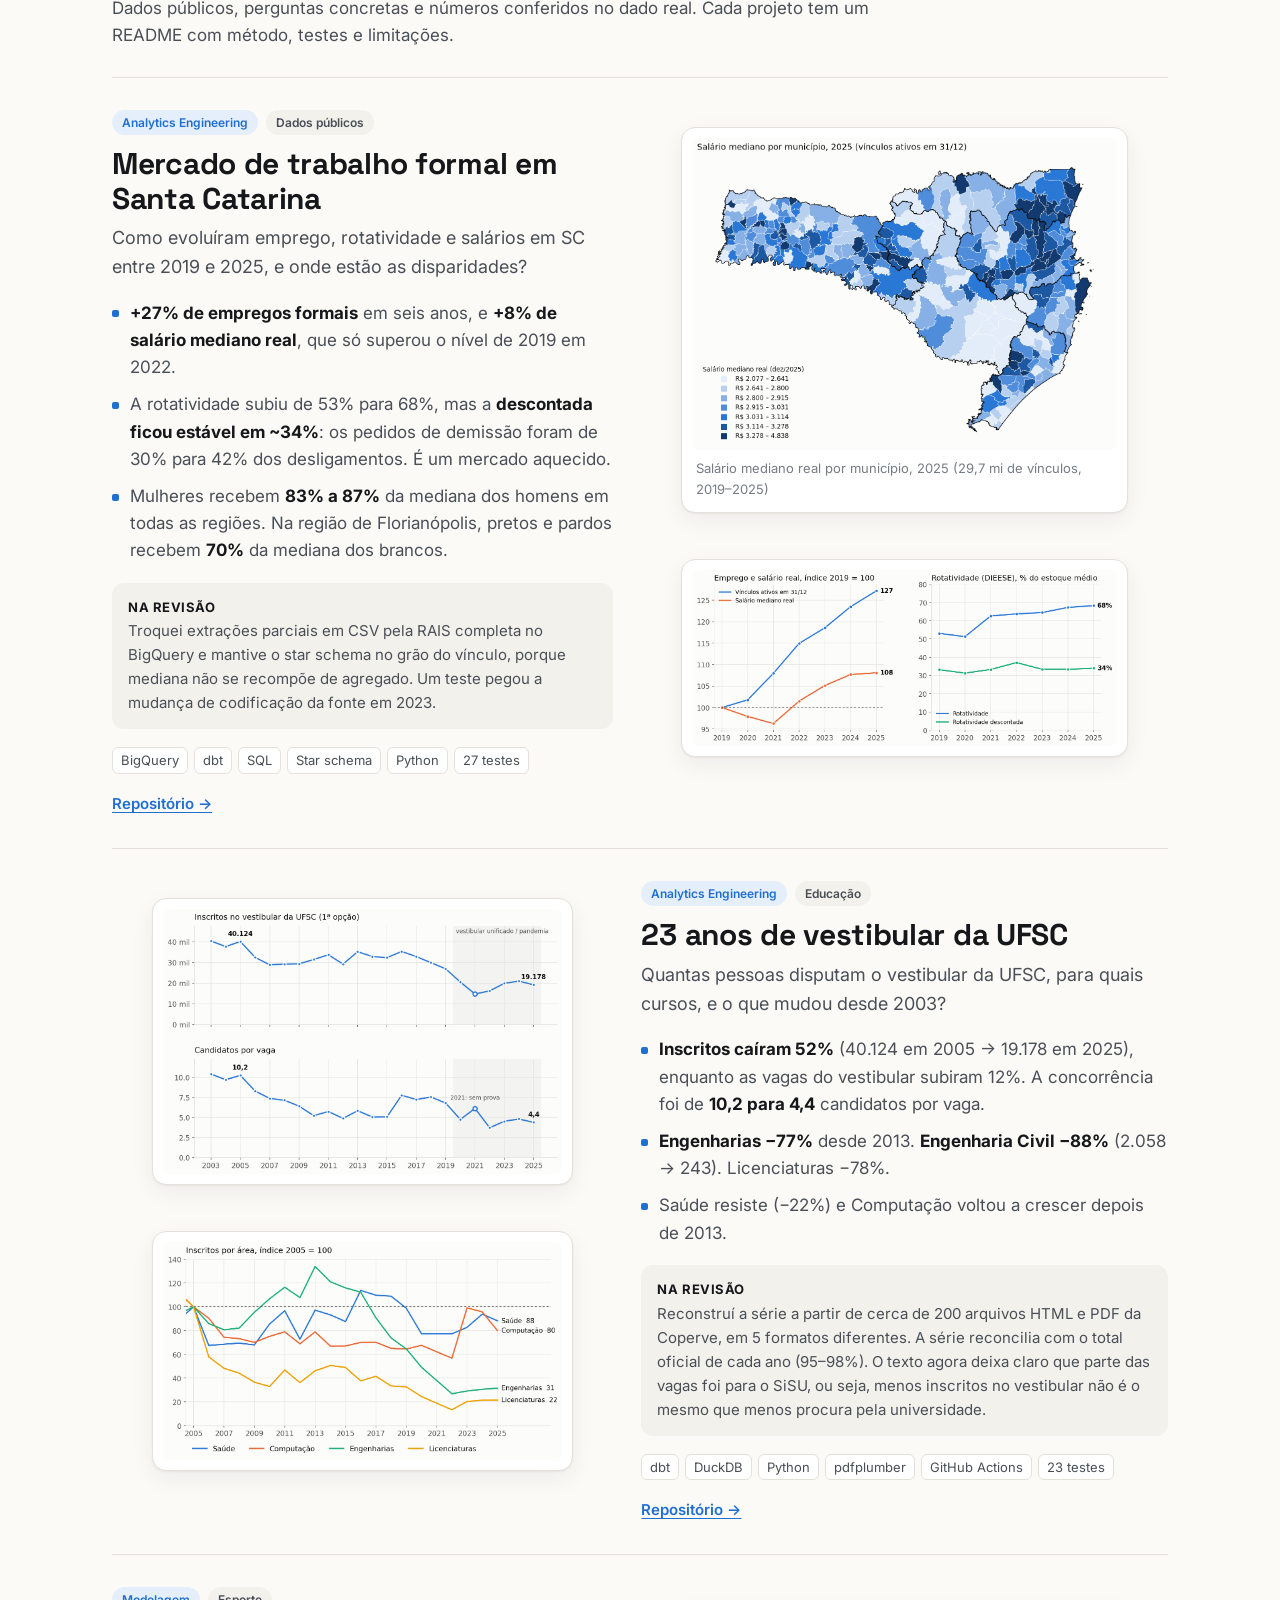
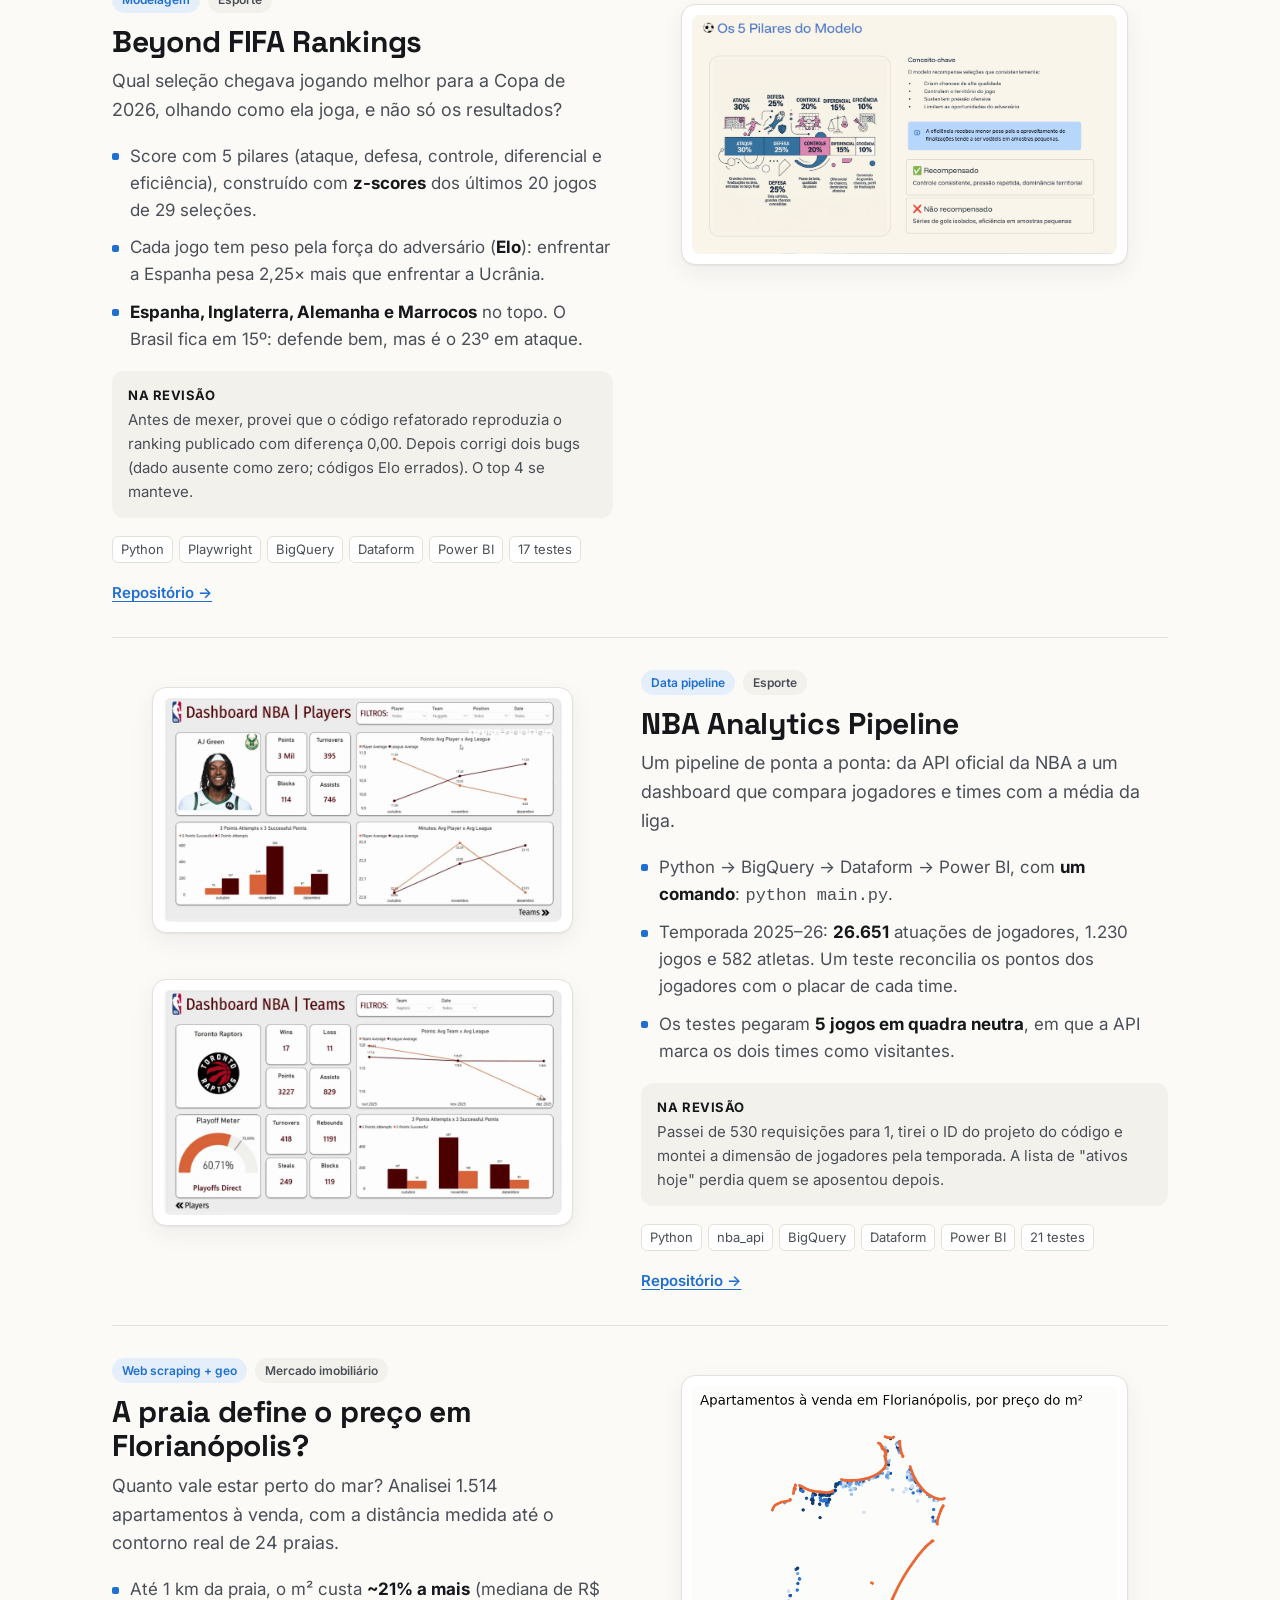
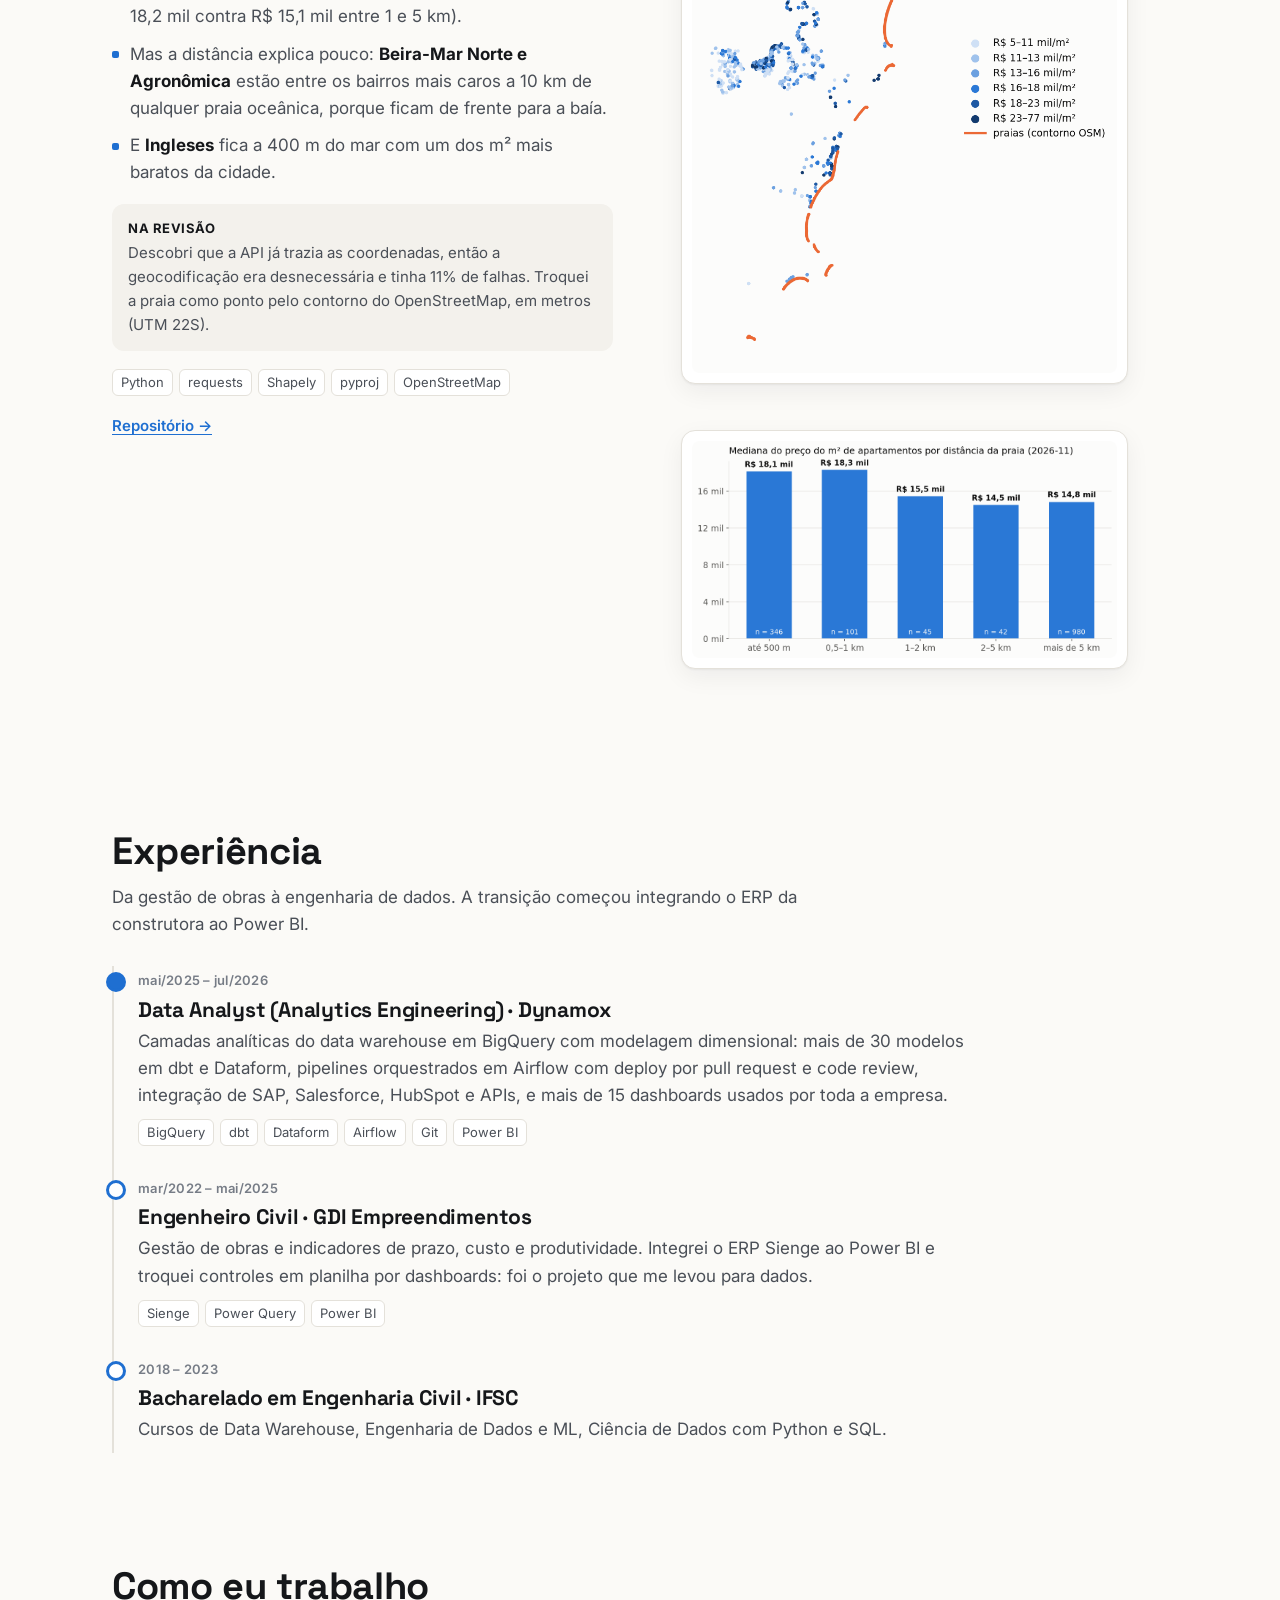
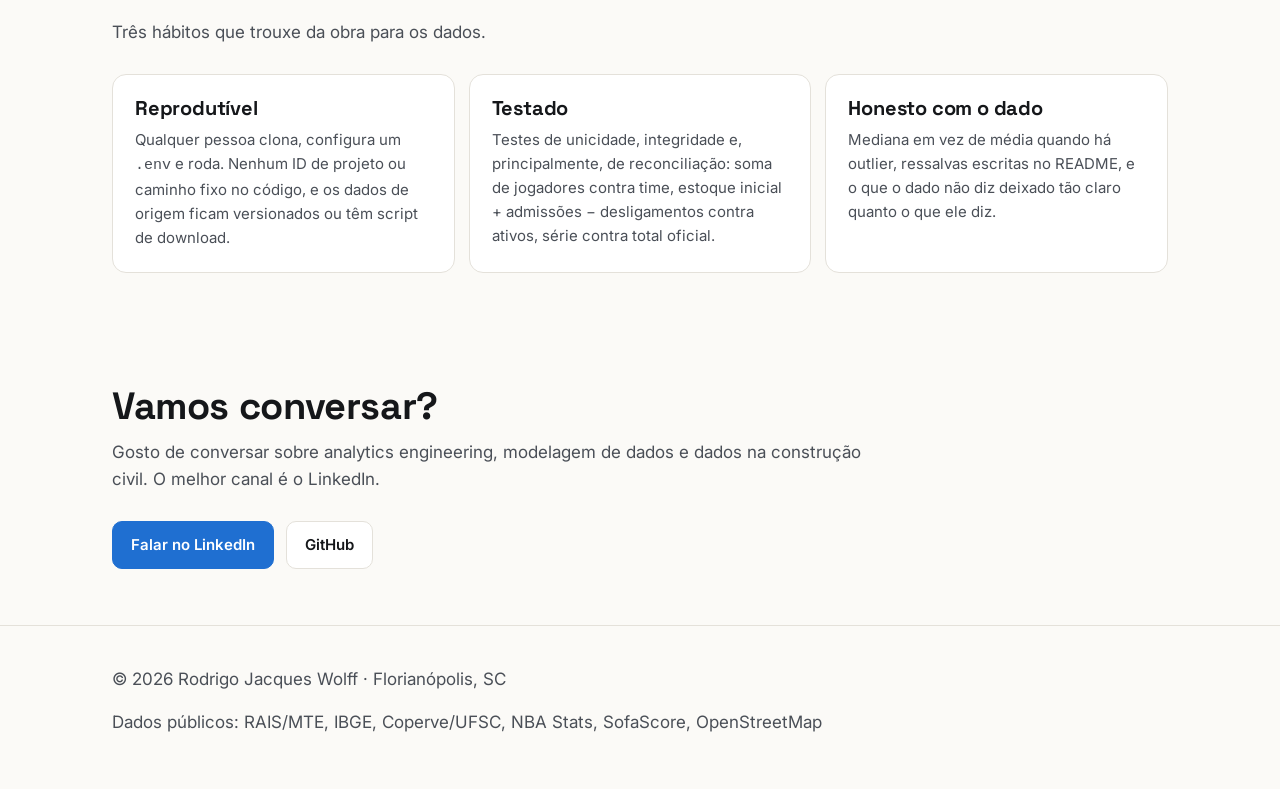
==== commit 4c753314: "content: remove AXS from timeline Co-Authored-By: Claude Opus 5.5 <noreply@anthropic.com>" ====
--- a/index.html
+++ b/index.html
@@ -34,7 +34,7 @@
   <div class="wrap">
     <div class="hero-grid">
     <div>
-    <span class="eyebrow"><span class="dot"></span>Analista de Dados na AXS · Florianópolis, SC</span>
+    <span class="eyebrow"><span class="dot"></span>Analytics Engineer · Florianópolis, SC</span>
     <h1>Engenheiro civil que virou <span class="muted">Analytics Engineer.</span></h1>
     <p class="lead">Passei quatro anos em obra antes de trabalhar com dados. Hoje modelo dados com dbt, BigQuery e Power BI. Da engenharia trouxe o hábito de conferir: aqui estão cinco projetos que podem ser clonados e rodados, com testes que já pegaram erros de verdade.</p>
     <div class="btns">
@@ -188,12 +188,6 @@
       <p>Da gestão de obras à engenharia de dados. A transição começou integrando o ERP da construtora ao Power BI.</p>
     </div>
     <ol class="timeline">
-      <li>
-        <span class="when">set/2026 – atual</span>
-        <h3>Analista de Dados · AXS</h3>
-        <p>Engenharia de dados de ponta a ponta a partir do data lake corporativo: extrações em Oracle com Python, modelos em dbt e dashboards em Power BI.</p>
-        <div class="stack"><span>Oracle</span><span>Python</span><span>dbt</span><span>Power BI</span></div>
-      </li>
       <li>
         <span class="when">mai/2025 – jul/2026</span>
         <h3>Data Analyst (Analytics Engineering) · Dynamox</h3>
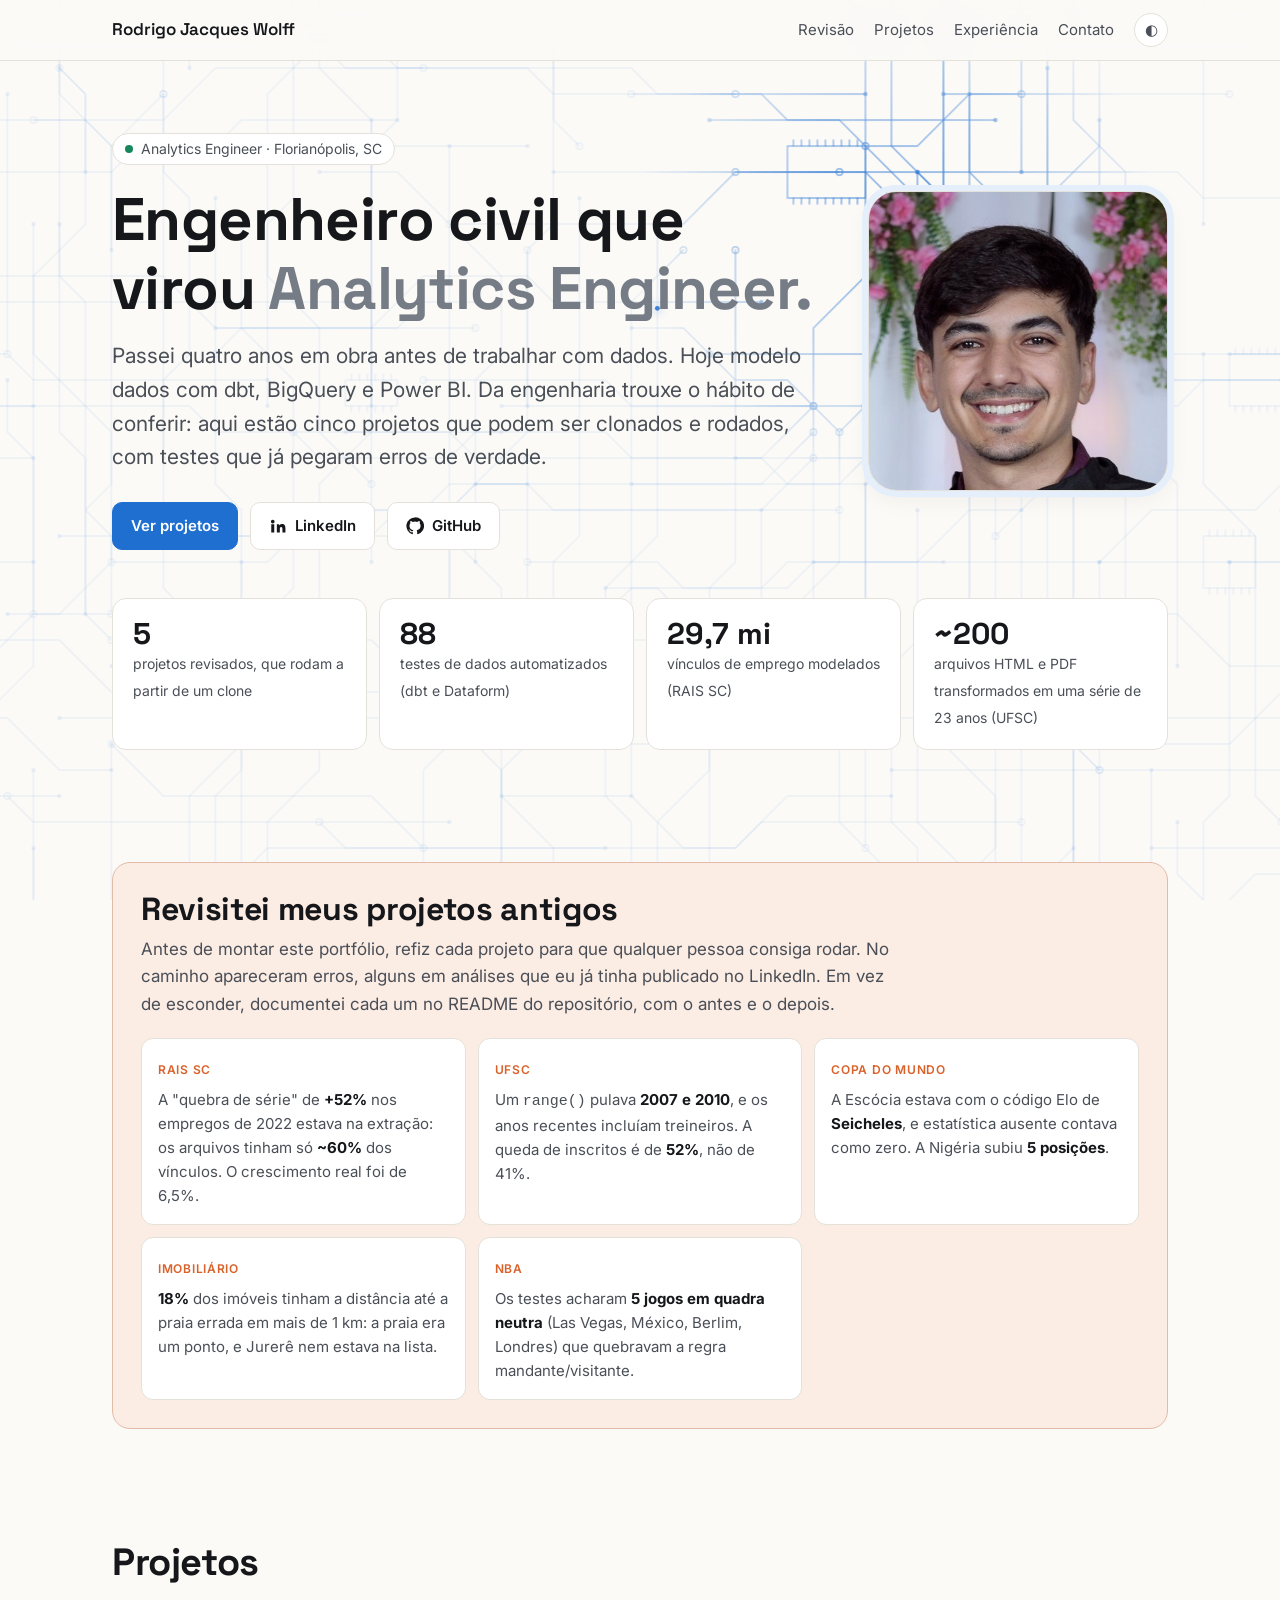
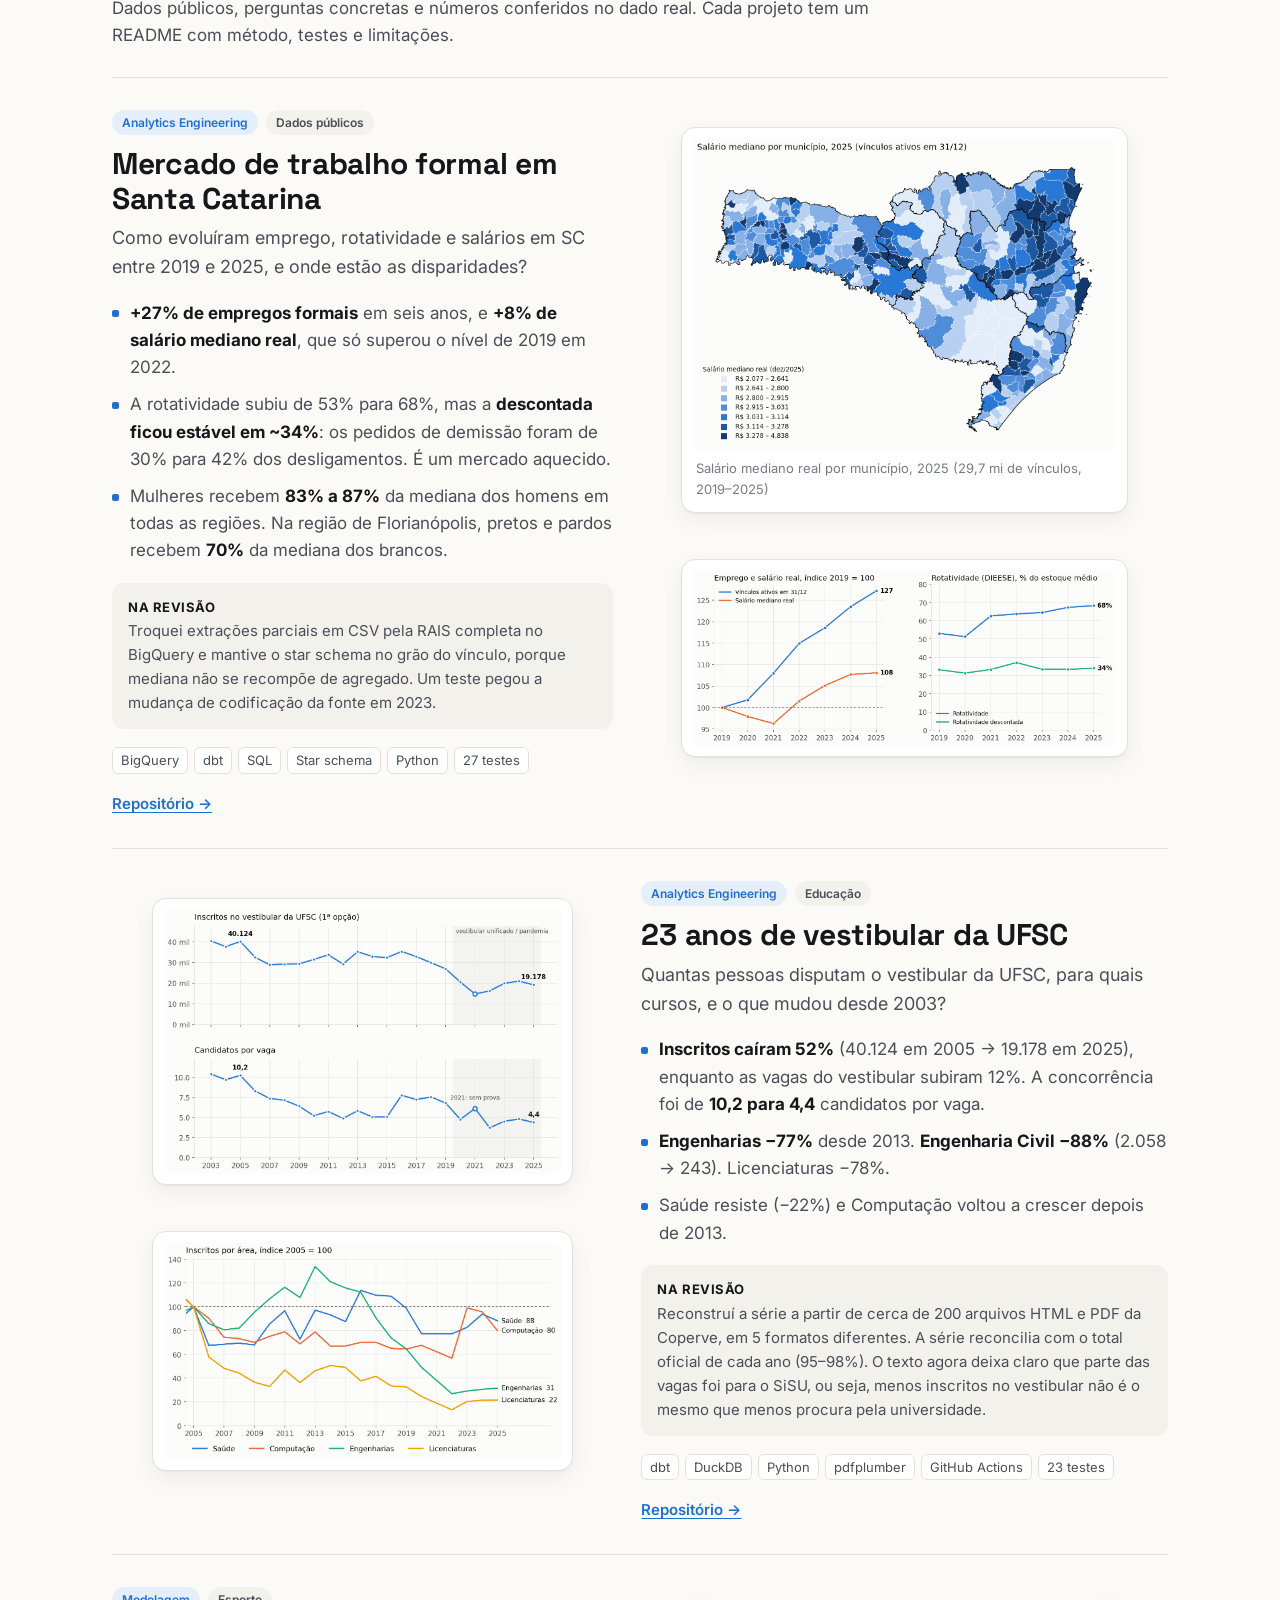
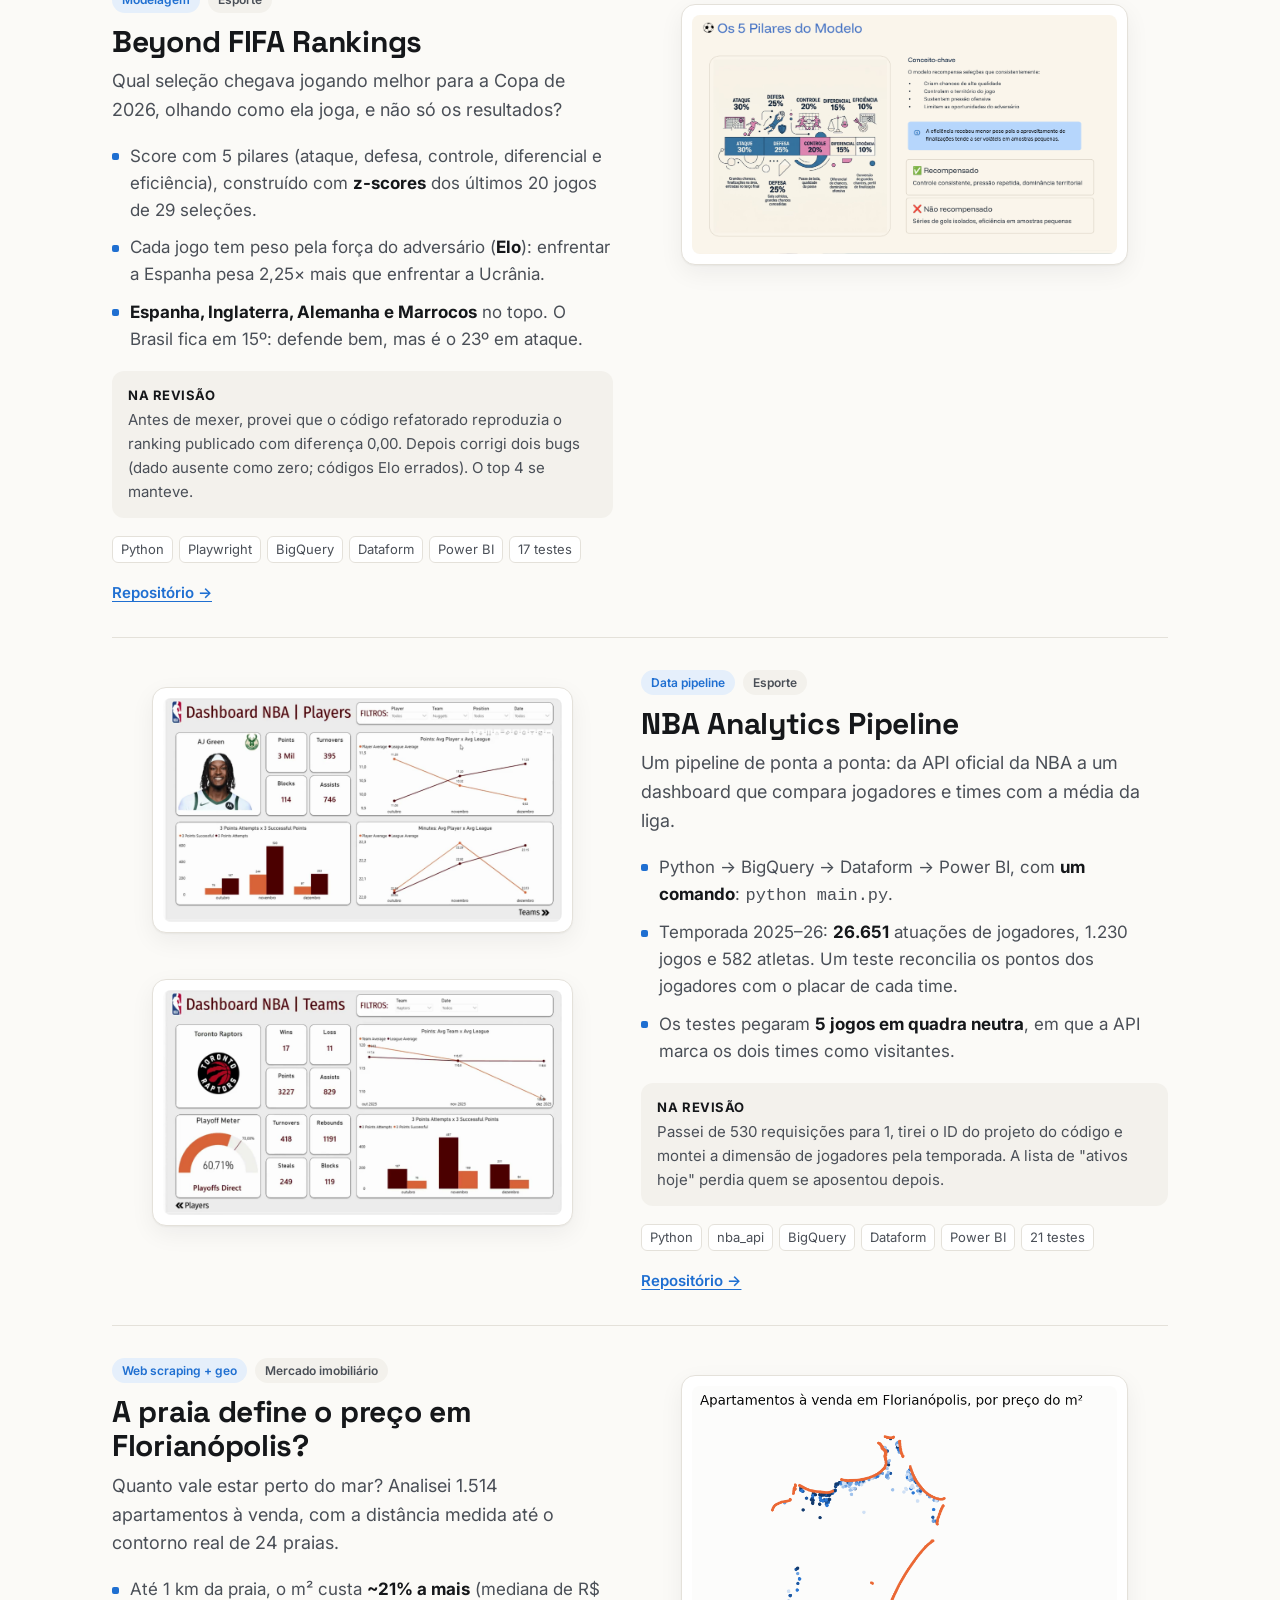
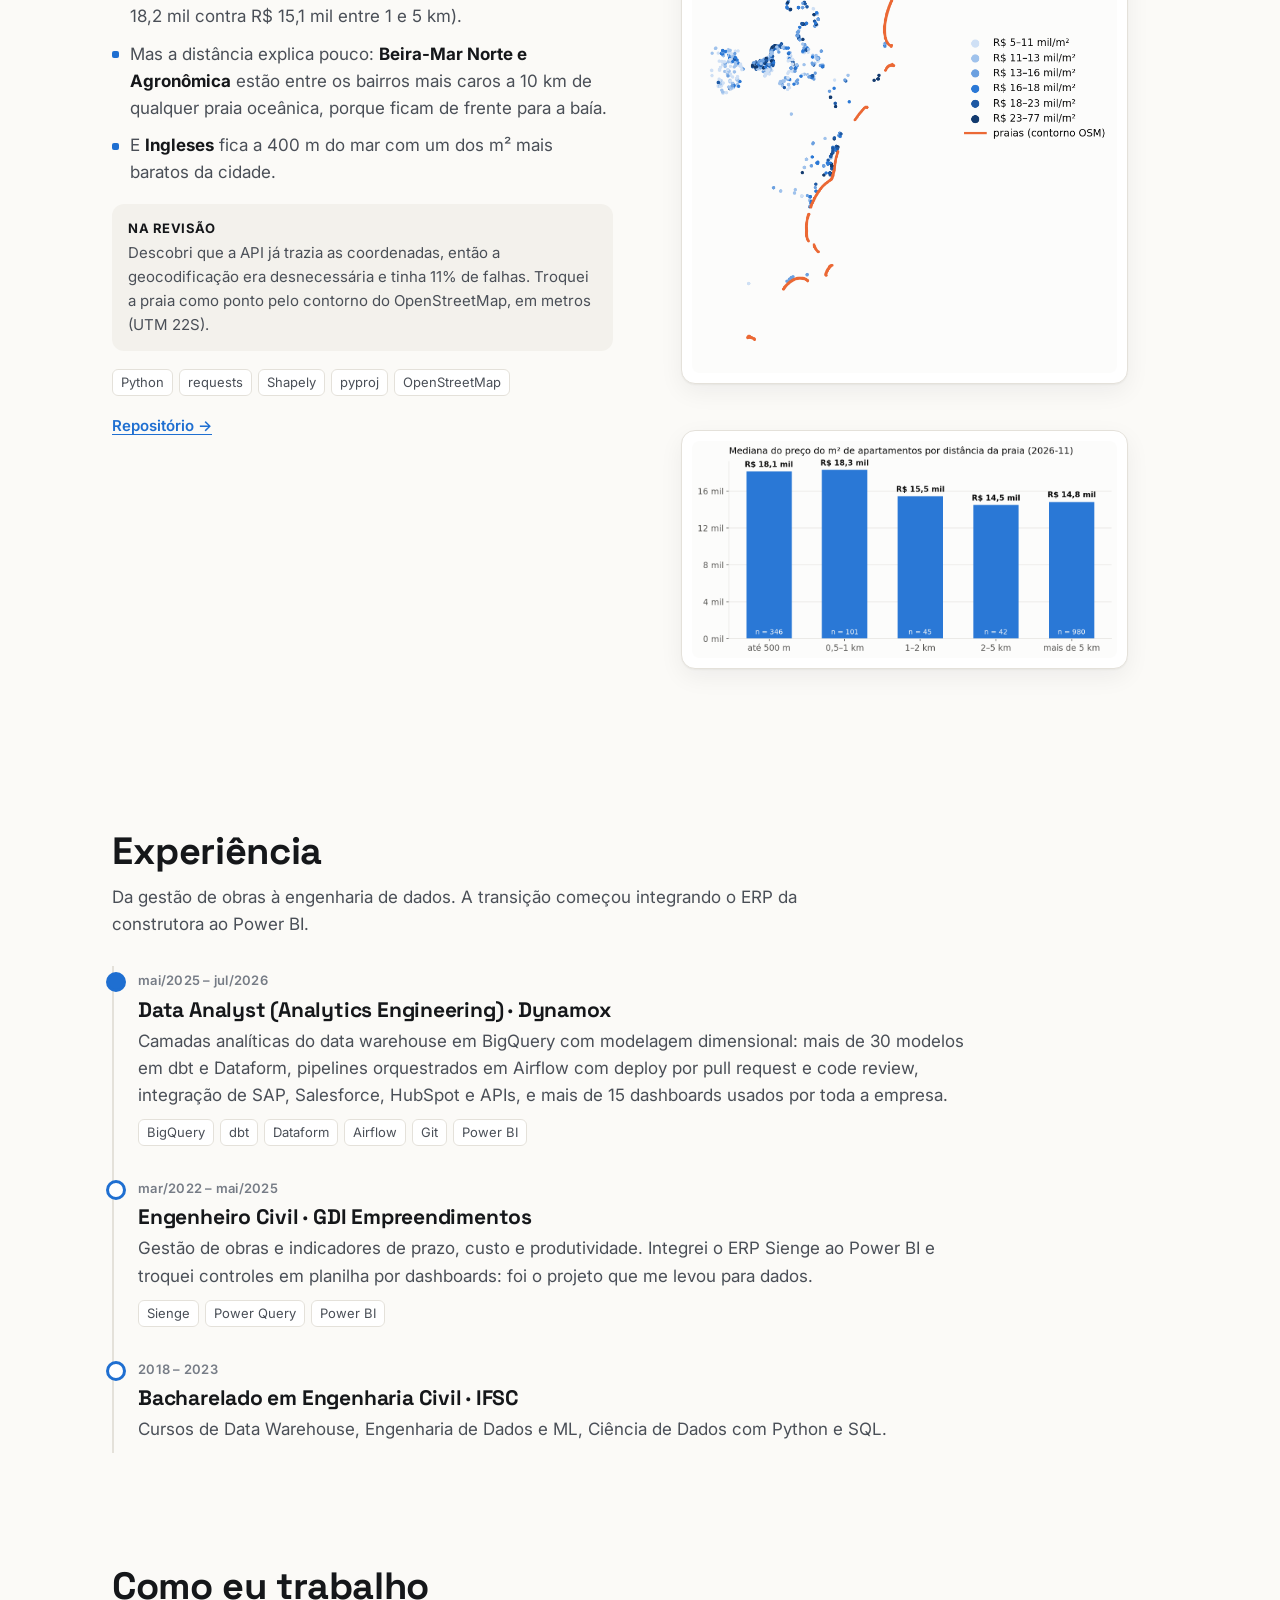
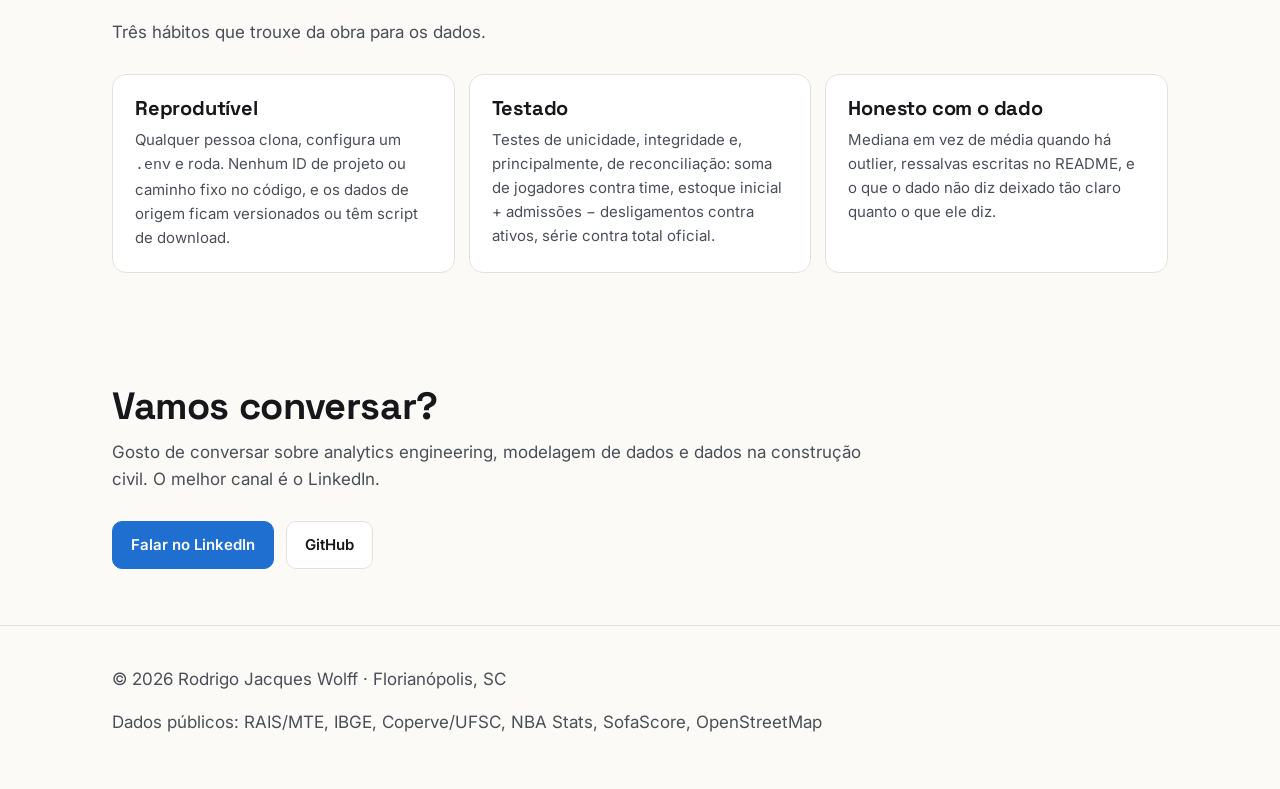
==== commit 868c93f6: "feat: interactive circuit-board background (spotlight, parallax, signals) Co-Authored-By: Claude Opu" ====
--- a/index.html
+++ b/index.html
@@ -16,6 +16,7 @@
   <link rel="icon" href="data:image/svg+xml,<svg xmlns='http://www.w3.org/2000/svg' viewBox='0 0 32 32'><rect width='32' height='32' rx='8' fill='%231f6fd1'/><text x='16' y='22' font-family='Arial' font-size='15' font-weight='700' fill='white' text-anchor='middle'>RW</text></svg>">
 </head>
 <body>
+<canvas id="circuit" aria-hidden="true"></canvas>
 
 <nav class="nav">
   <div class="wrap">
@@ -256,5 +257,6 @@
     });
   })();
 </script>
+<script src="assets/js/circuit.js" defer></script>
 </body>
 </html>
--- a/assets/css/style.css
+++ b/assets/css/style.css
@@ -12,6 +12,8 @@
   --warm: #d9622b;
   --warm-soft: #fbece4;
   --good: #16865b;
+  --trace: rgba(31, 111, 209, 0.075);
+  --trace-lit: rgba(31, 111, 209, 0.62);
   --radius: 14px;
   --shadow: 0 1px 2px rgba(20, 22, 26, .05), 0 8px 24px rgba(20, 22, 26, .06);
   --max: 1120px;
@@ -33,6 +35,8 @@
     --warm: #ef8350;
     --warm-soft: #2c1f18;
     --good: #3fbf8a;
+    --trace: rgba(90, 156, 240, 0.085);
+    --trace-lit: rgba(110, 170, 255, 0.70);
     --shadow: 0 1px 2px rgba(0, 0, 0, .3), 0 8px 24px rgba(0, 0, 0, .25);
     color-scheme: dark;
   }
@@ -41,6 +45,7 @@
   --bg: #111317; --surface: #181b20; --surface-2: #1f232a; --ink: #eef0f3; --ink-2: #b9bec7;
   --ink-3: #8d939d; --line: #2b3038; --accent: #5a9cf0; --accent-ink: #0d1117; --accent-soft: #19263a;
   --warm: #ef8350; --warm-soft: #2c1f18; --good: #3fbf8a;
+  --trace: rgba(90, 156, 240, 0.085); --trace-lit: rgba(110, 170, 255, 0.70);
   --shadow: 0 1px 2px rgba(0, 0, 0, .3), 0 8px 24px rgba(0, 0, 0, .25);
   color-scheme: dark;
 }
@@ -164,3 +169,7 @@
 .timeline h3 { font-size: 21px; margin: 4px 0 6px; }
 .timeline p { margin: 0 0 10px; color: var(--ink-2); }
 .timeline .stack { margin-bottom: 0; }
+
+/* circuit background */
+#circuit { position: fixed; inset: 0; width: 100vw; height: 100vh; z-index: 0; pointer-events: none; }
+header.hero, section, footer { position: relative; z-index: 1; }
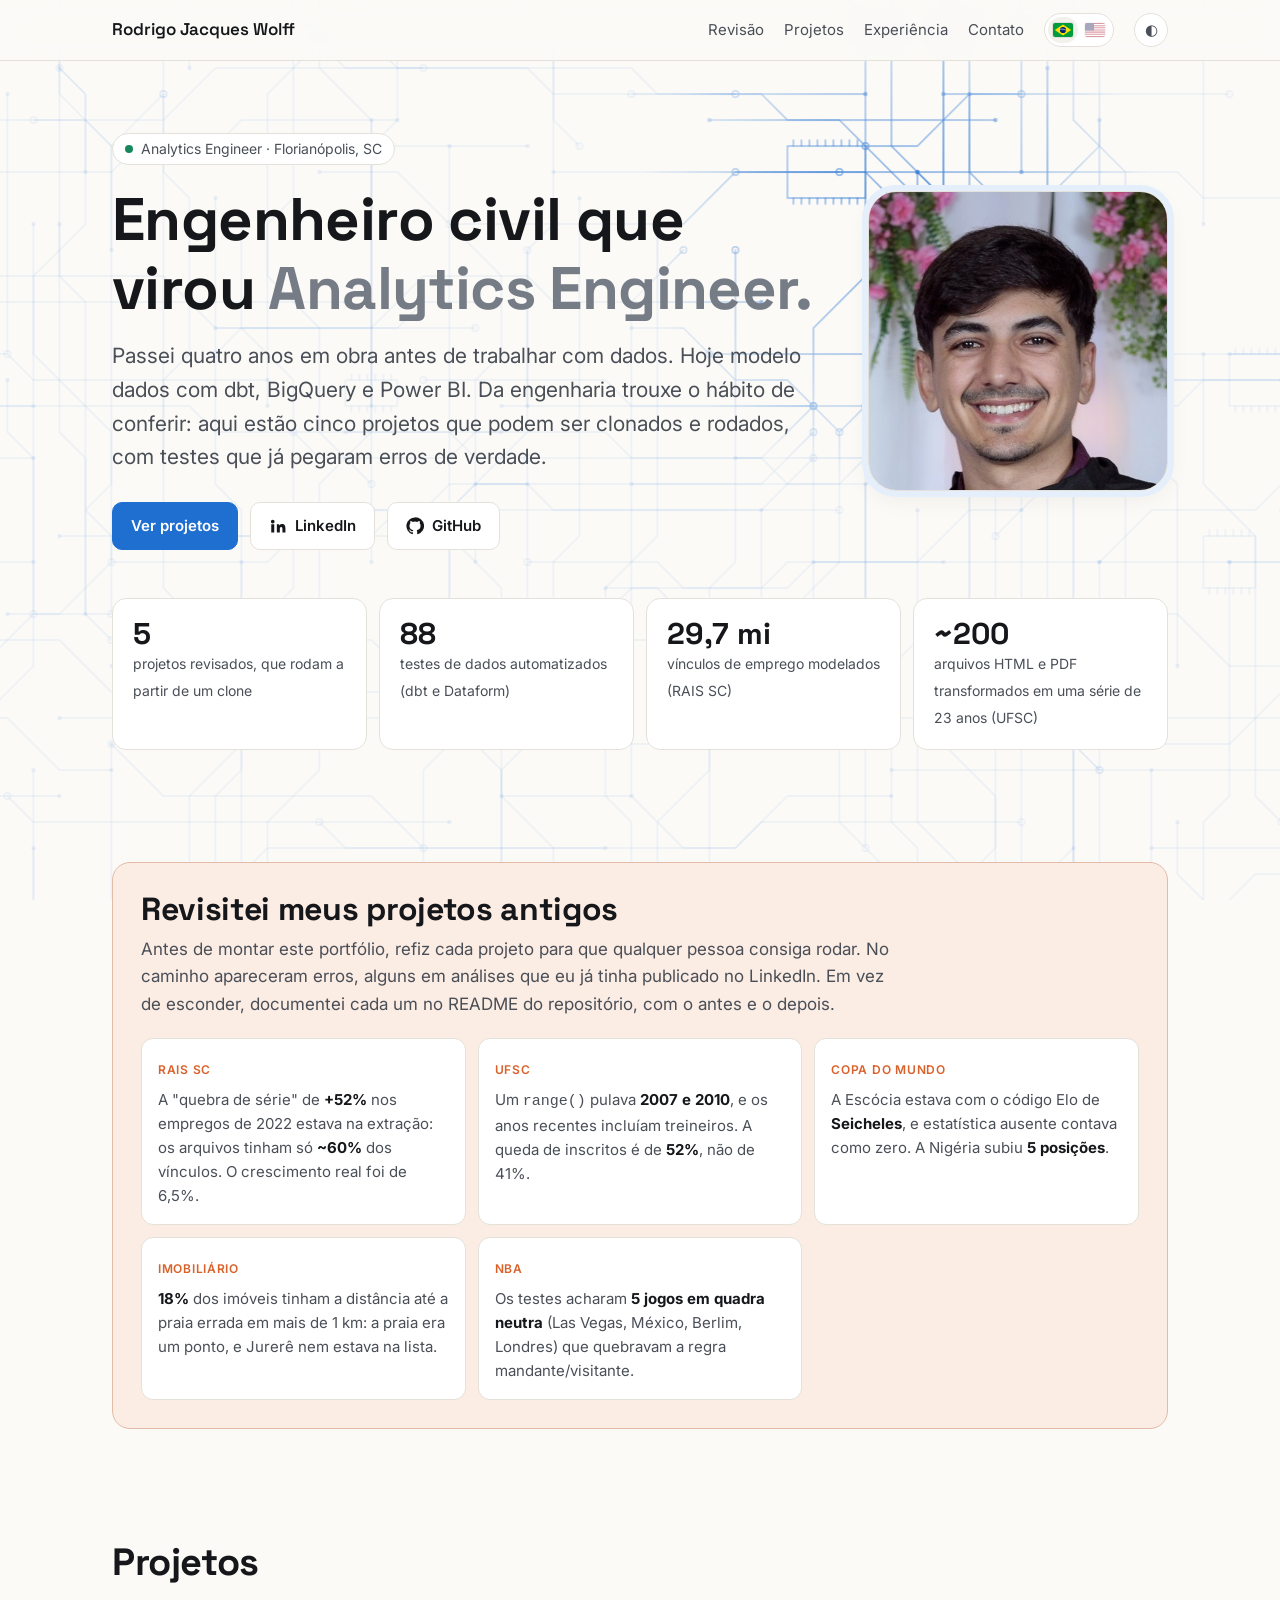
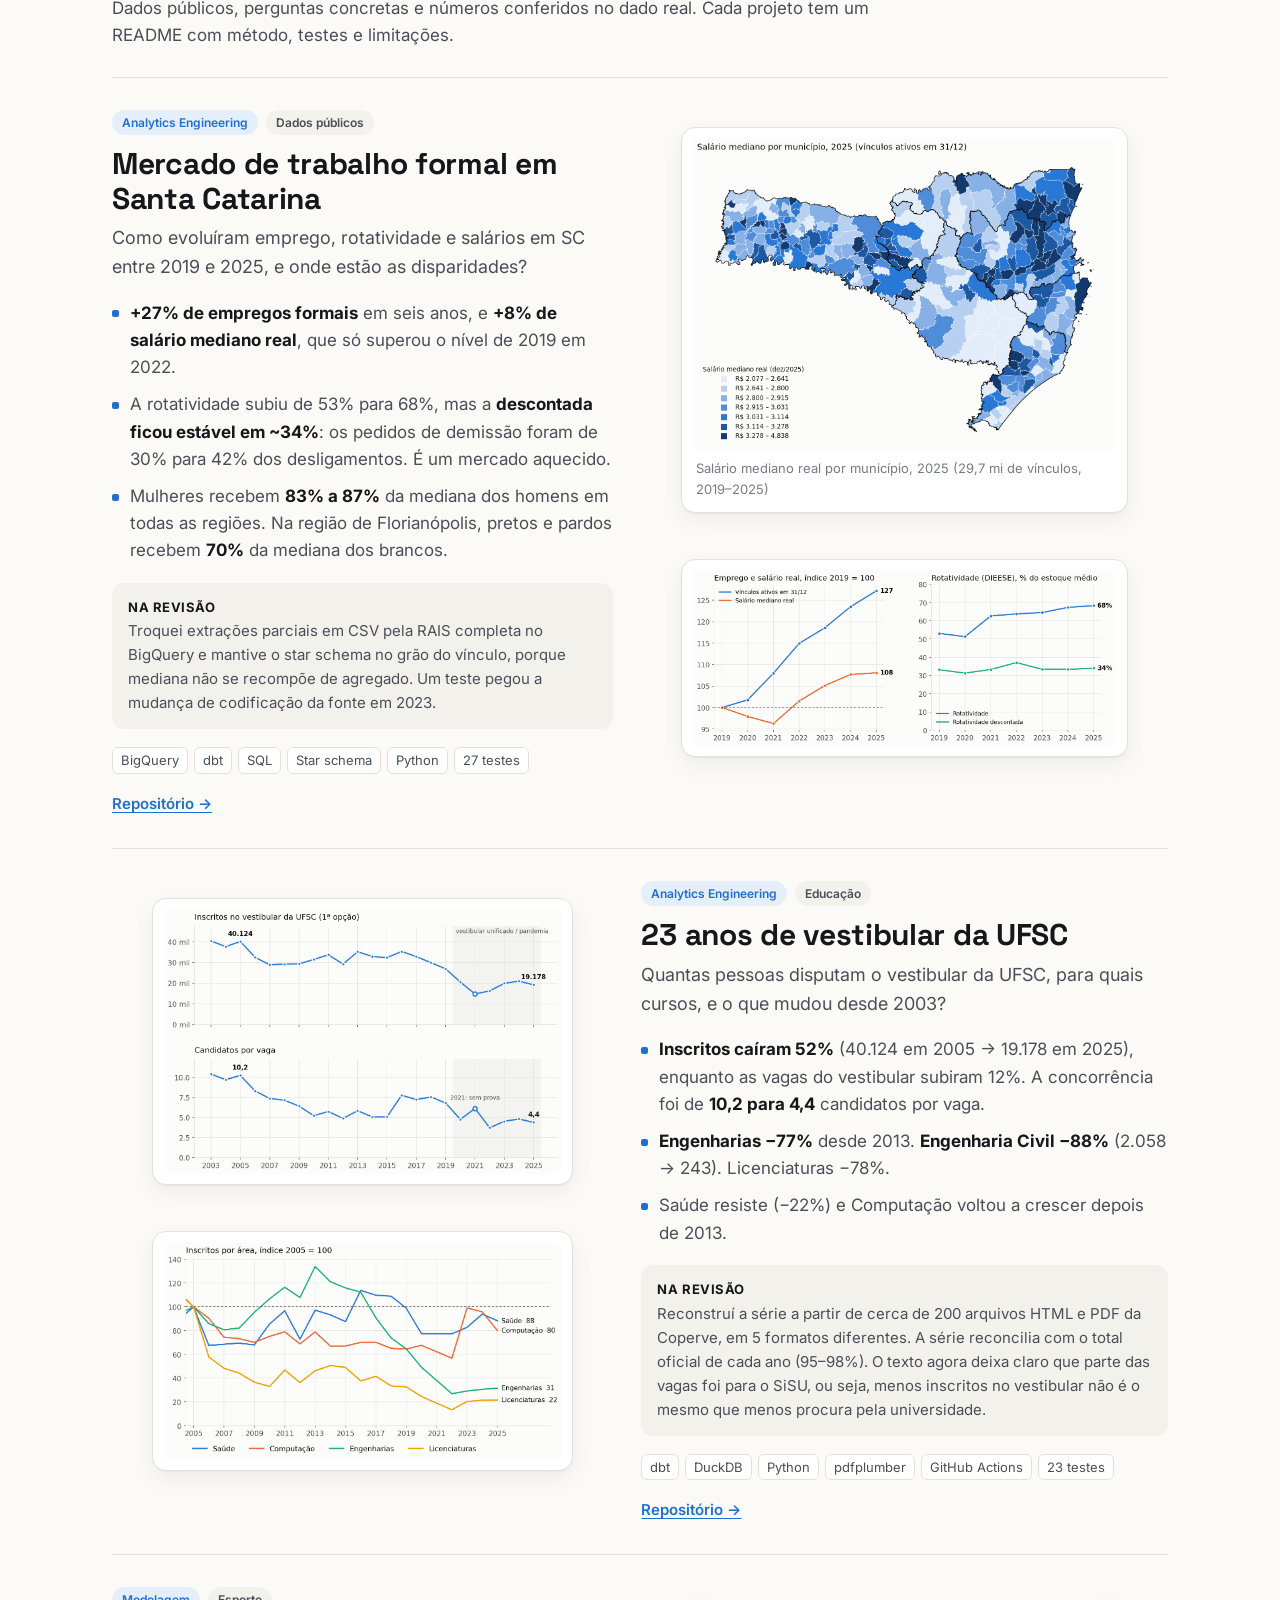
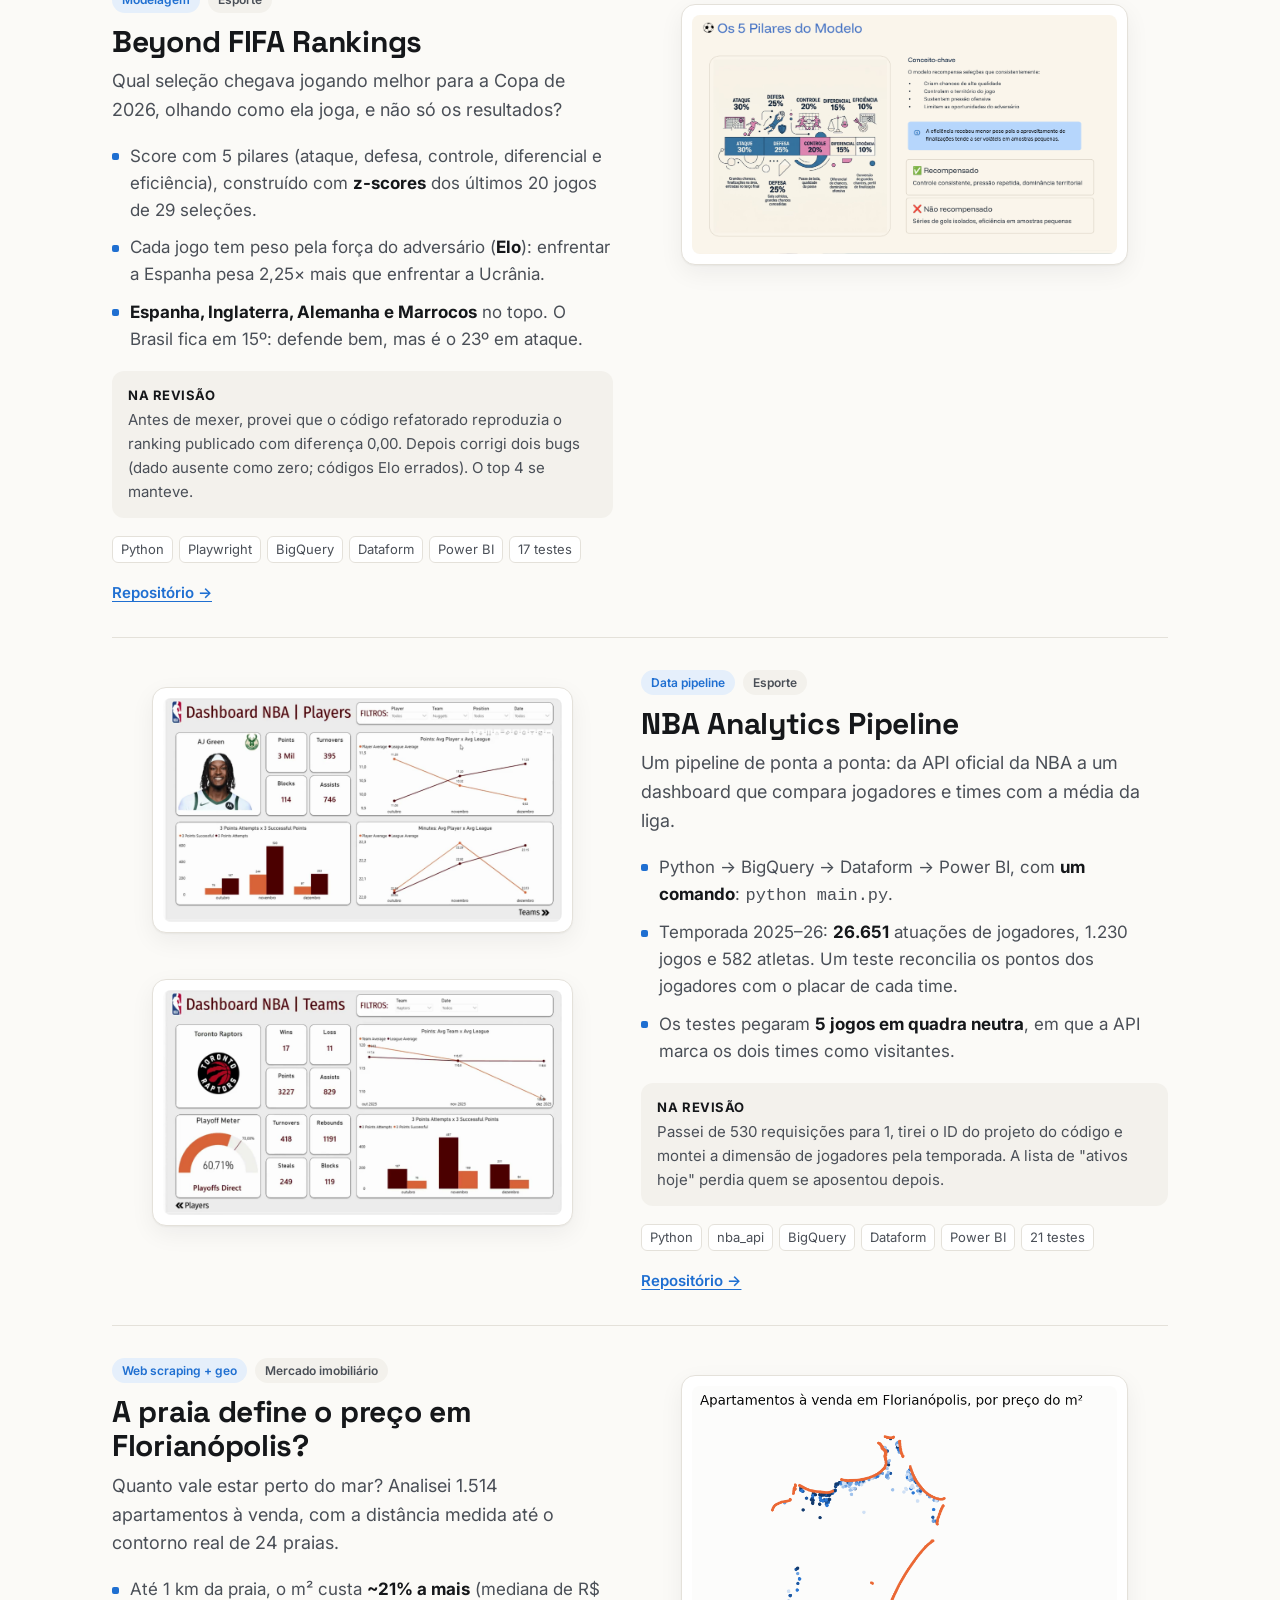
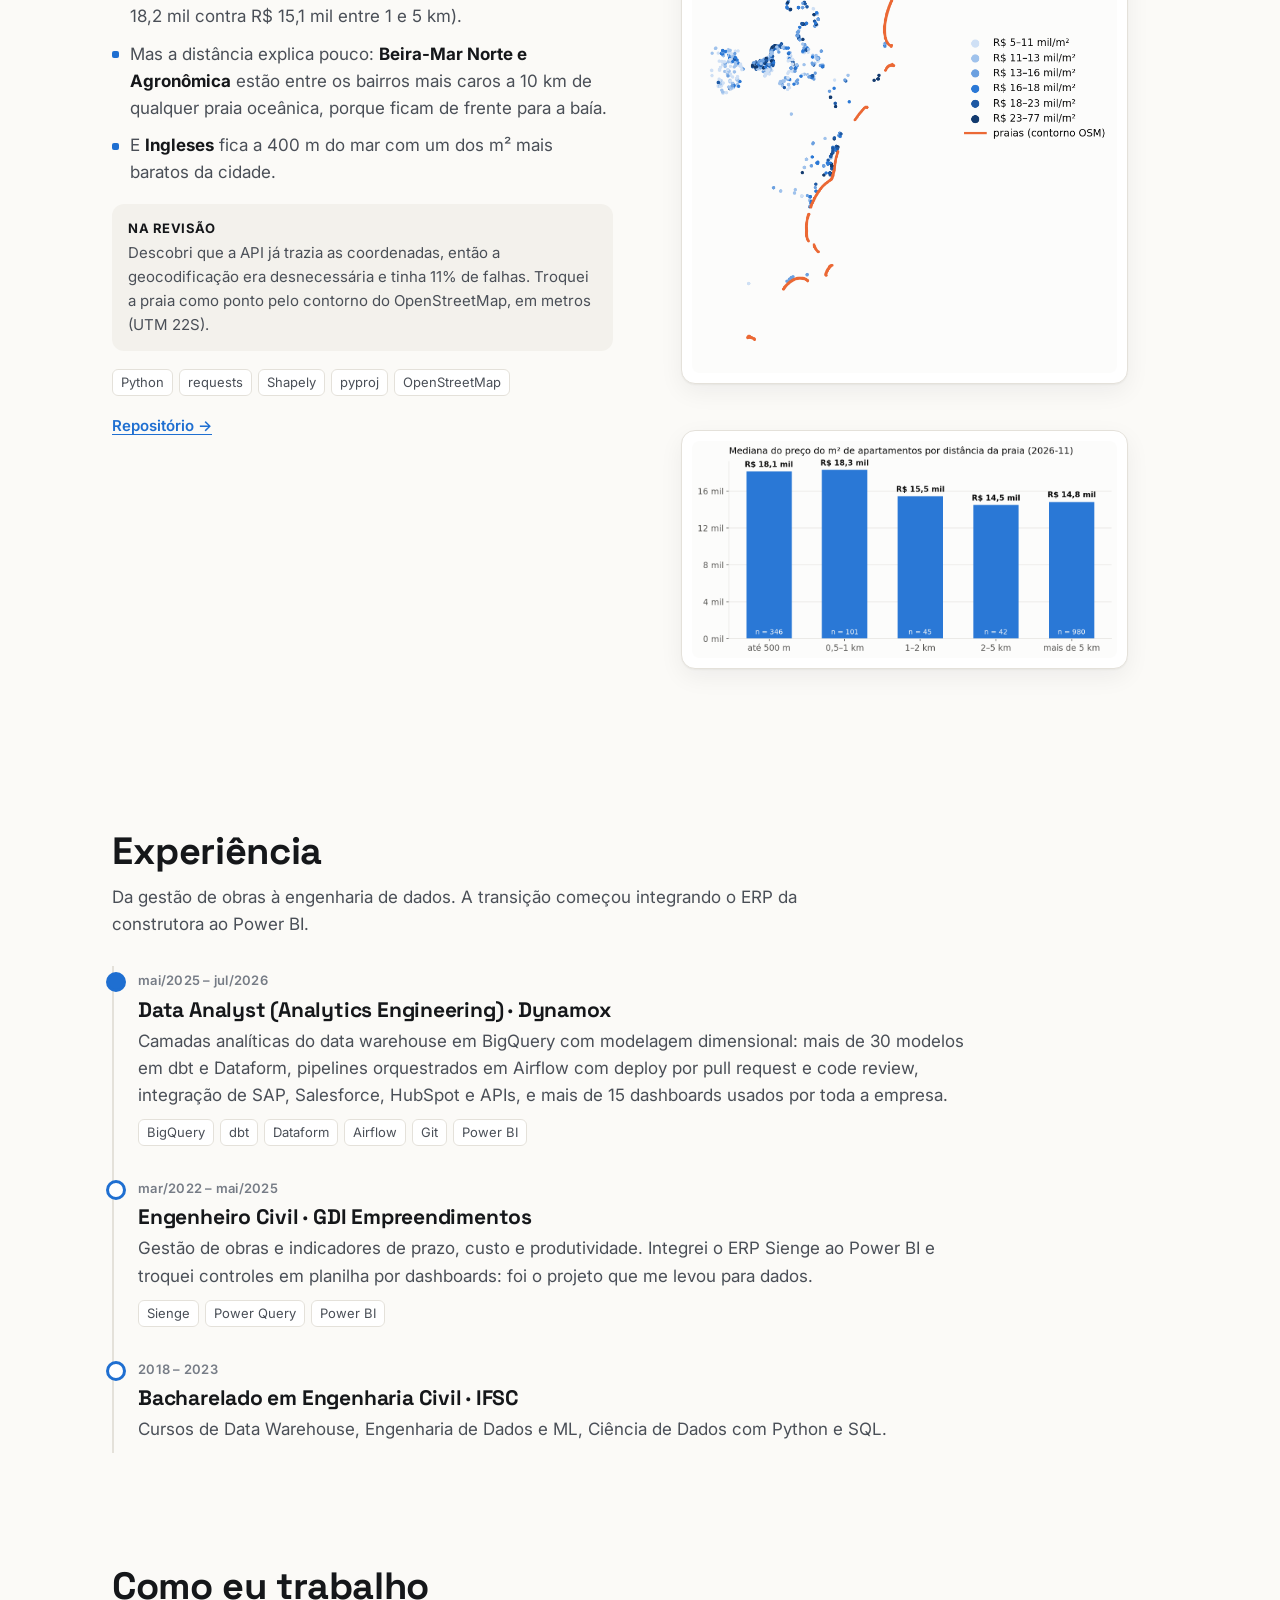
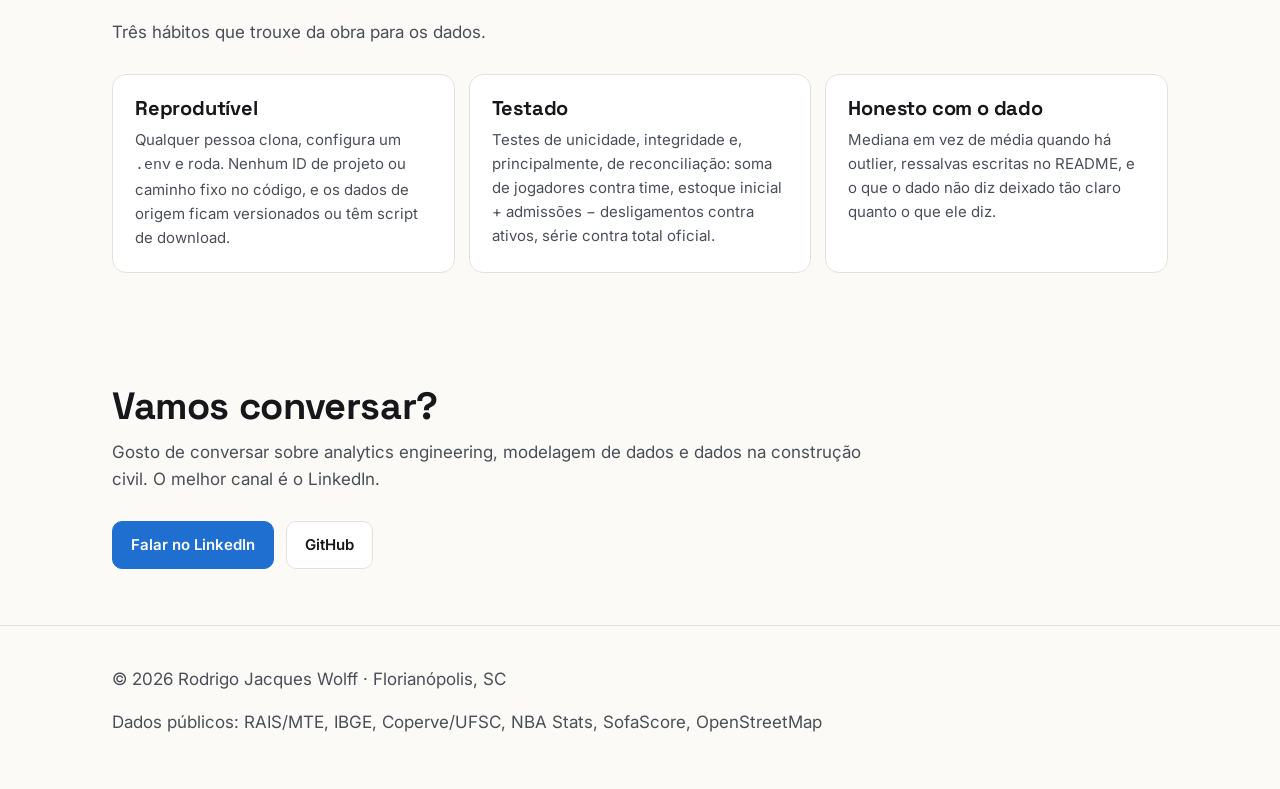
==== commit 60a4cde0: "feat: English version (/en/) with PT/EN flag switch Co-Authored-By: Claude Opus 5.5 <noreply@anthrop" ====
--- a/index.html
+++ b/index.html
@@ -13,6 +13,8 @@
   <link rel="preconnect" href="https://fonts.gstatic.com" crossorigin>
   <link href="https://fonts.googleapis.com/css2?family=Inter:wght@400;500;600&family=Space+Grotesk:wght@500;600;700&display=swap" rel="stylesheet">
   <link rel="stylesheet" href="assets/css/style.css">
+  <link rel="alternate" hreflang="pt-BR" href="https://rodrigojacquesw.github.io/">
+  <link rel="alternate" hreflang="en" href="https://rodrigojacquesw.github.io/en/">
   <link rel="icon" href="data:image/svg+xml,<svg xmlns='http://www.w3.org/2000/svg' viewBox='0 0 32 32'><rect width='32' height='32' rx='8' fill='%231f6fd1'/><text x='16' y='22' font-family='Arial' font-size='15' font-weight='700' fill='white' text-anchor='middle'>RW</text></svg>">
 </head>
 <body>
@@ -23,9 +25,10 @@
     <a class="brand" href="#">Rodrigo Jacques Wolff</a>
     <div class="nav-links">
       <a href="#revisao" class="hide-sm">Revisão</a>
-      <a href="#projetos">Projetos</a>
+      <a href="#projetos" class="hide-xxs">Projetos</a>
       <a href="#experiencia" class="hide-sm">Experiência</a>
       <a href="#contato" class="hide-xs">Contato</a>
+      <div class="lang" role="group" aria-label="Idioma / Language"><a href="./" hreflang="pt-BR" aria-current="true" aria-label="Português" title="Português"><svg viewBox="0 0 20 14" aria-hidden="true"><rect width="20" height="14" fill="#009c3b"/><path d="M10 1.6 18.2 7 10 12.4 1.8 7z" fill="#ffdf00"/><circle cx="10" cy="7" r="3.1" fill="#002776"/><path d="M7.1 6.3c1.9-.4 4-.1 5.8.9" stroke="#fff" stroke-width=".6" fill="none"/></svg></a><a href="en/" hreflang="en" aria-label="English" title="English"><svg viewBox="0 0 20 14" aria-hidden="true"><rect width="20" height="14" fill="#b22234"/><path d="M0 1.6h20M0 3.75h20M0 5.9h20M0 8.05h20M0 10.2h20M0 12.35h20" stroke="#fff" stroke-width="1.08"/><rect width="9" height="7.55" fill="#3c3b6e"/></svg></a></div>
       <button class="theme-btn" id="theme" aria-label="Alternar tema claro/escuro">◐</button>
     </div>
   </div>
--- a/assets/css/style.css
+++ b/assets/css/style.css
@@ -173,3 +173,11 @@
 /* circuit background */
 #circuit { position: fixed; inset: 0; width: 100vw; height: 100vh; z-index: 0; pointer-events: none; }
 header.hero, section, footer { position: relative; z-index: 1; }
+
+/* language switch */
+.lang { display: inline-flex; border: 1px solid var(--line); border-radius: 999px; background: var(--surface); padding: 3px; gap: 2px; }
+.lang a { display: inline-flex; align-items: center; justify-content: center; width: 30px; height: 26px; border-radius: 999px; opacity: .45; transition: opacity .15s, background .15s; }
+.lang a:hover { opacity: .85; }
+.lang a[aria-current="true"] { opacity: 1; background: var(--surface-2); }
+.lang svg { width: 20px; height: 14px; border-radius: 2px; box-shadow: 0 0 0 1px rgba(0,0,0,.08); display: block; }
+@media (max-width: 480px) { .nav-links a.hide-xxs { display: none; } }
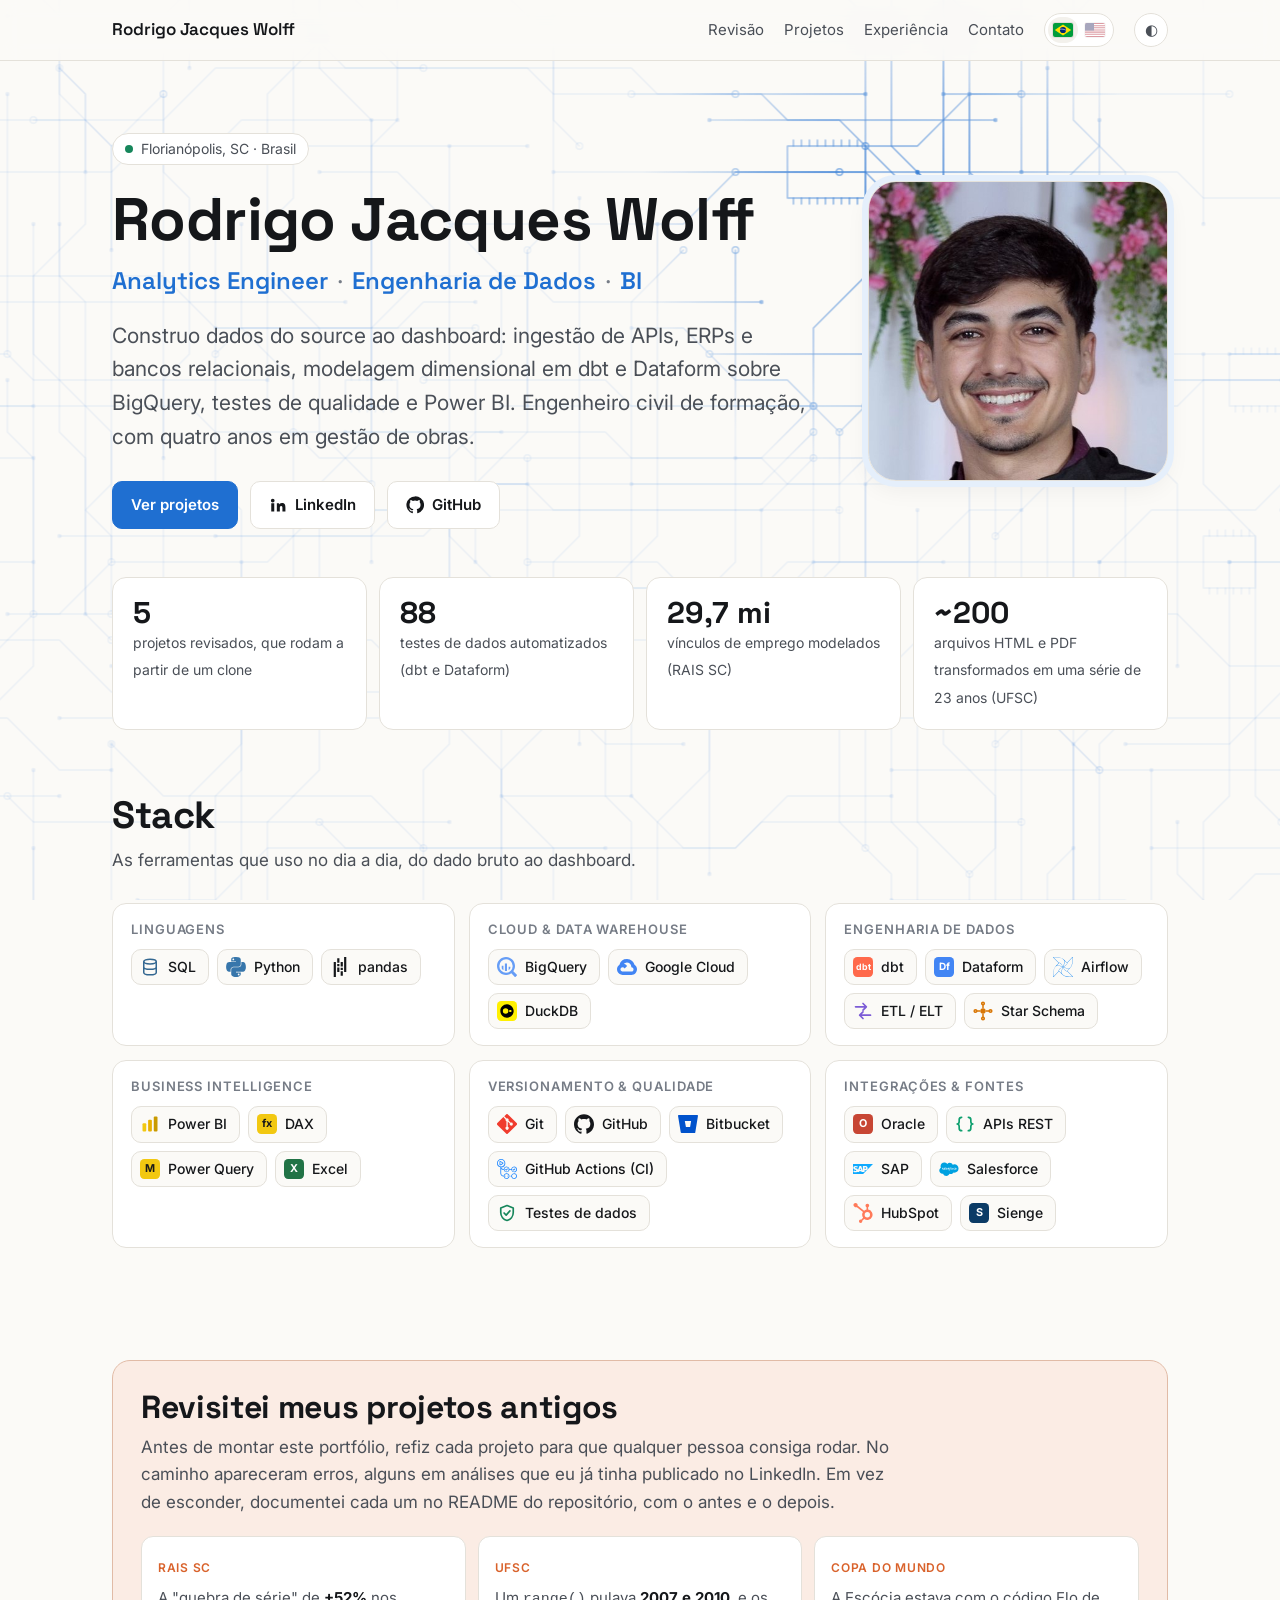
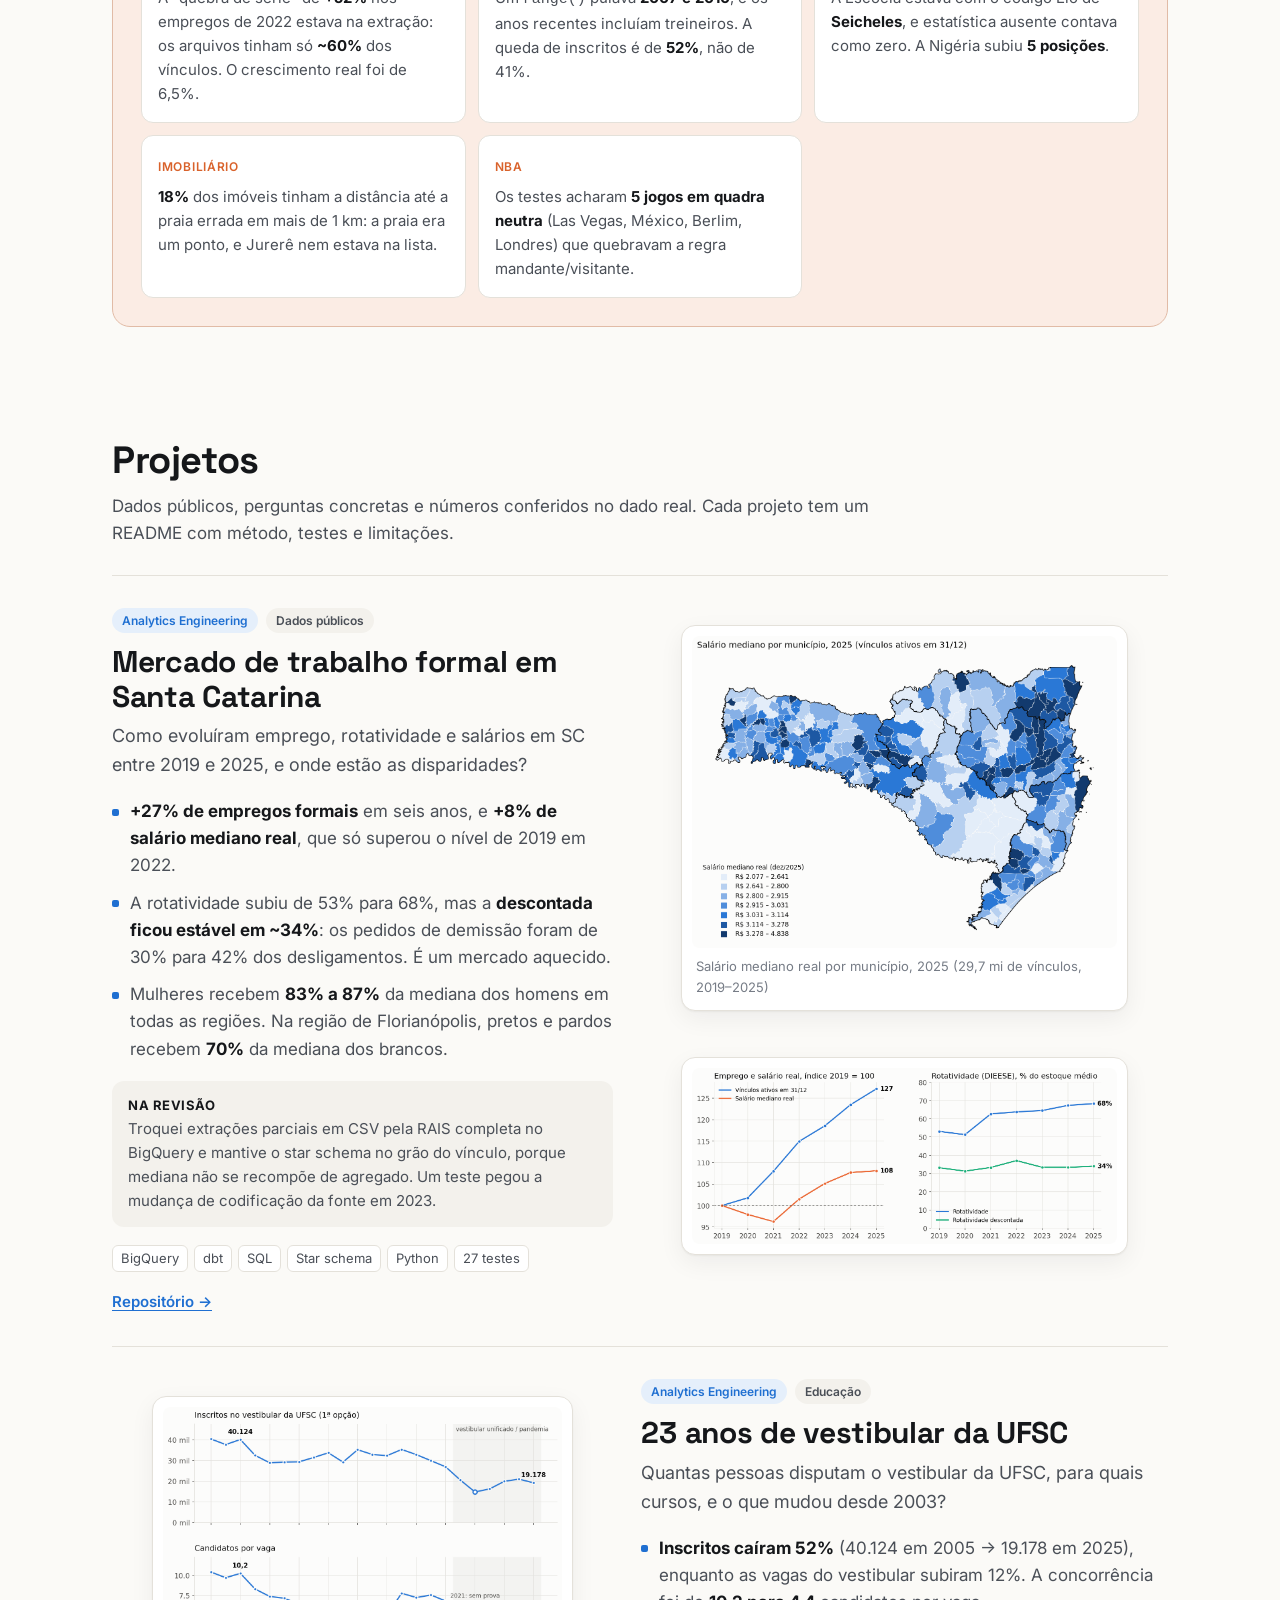
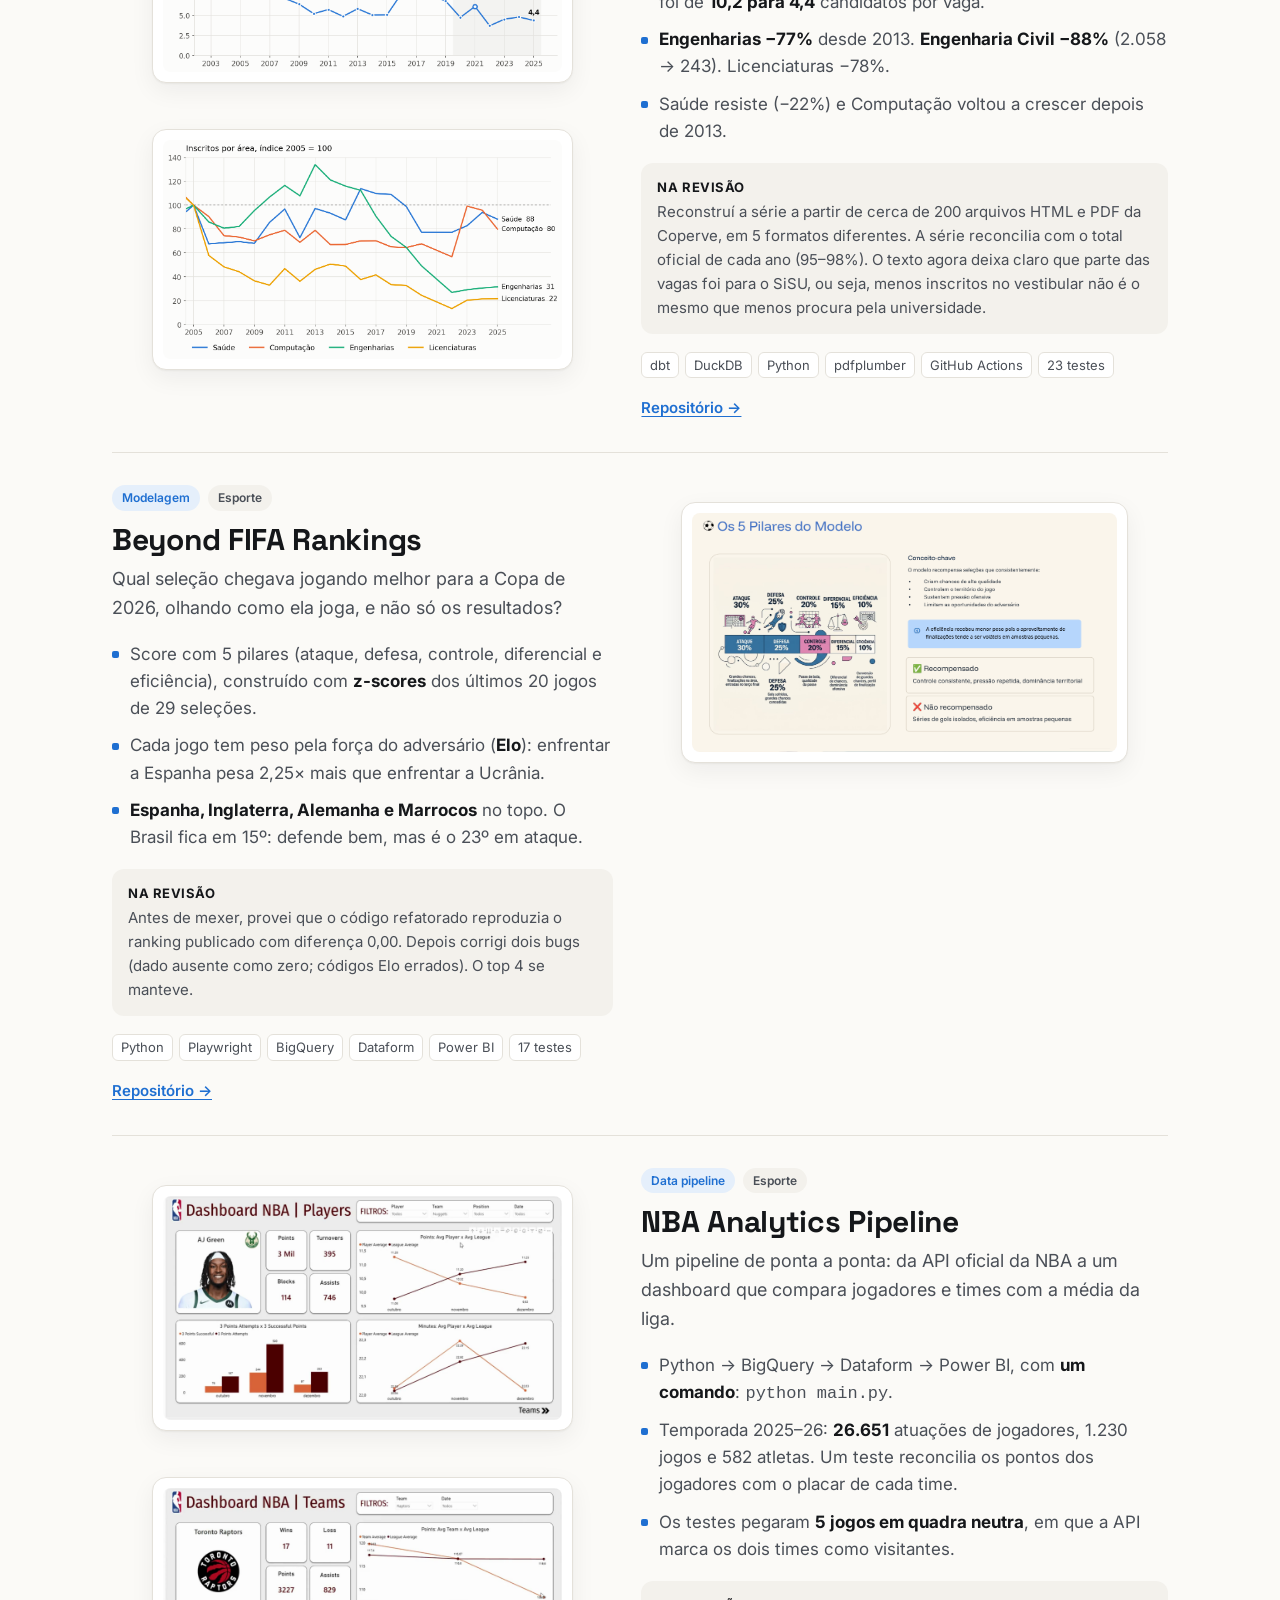
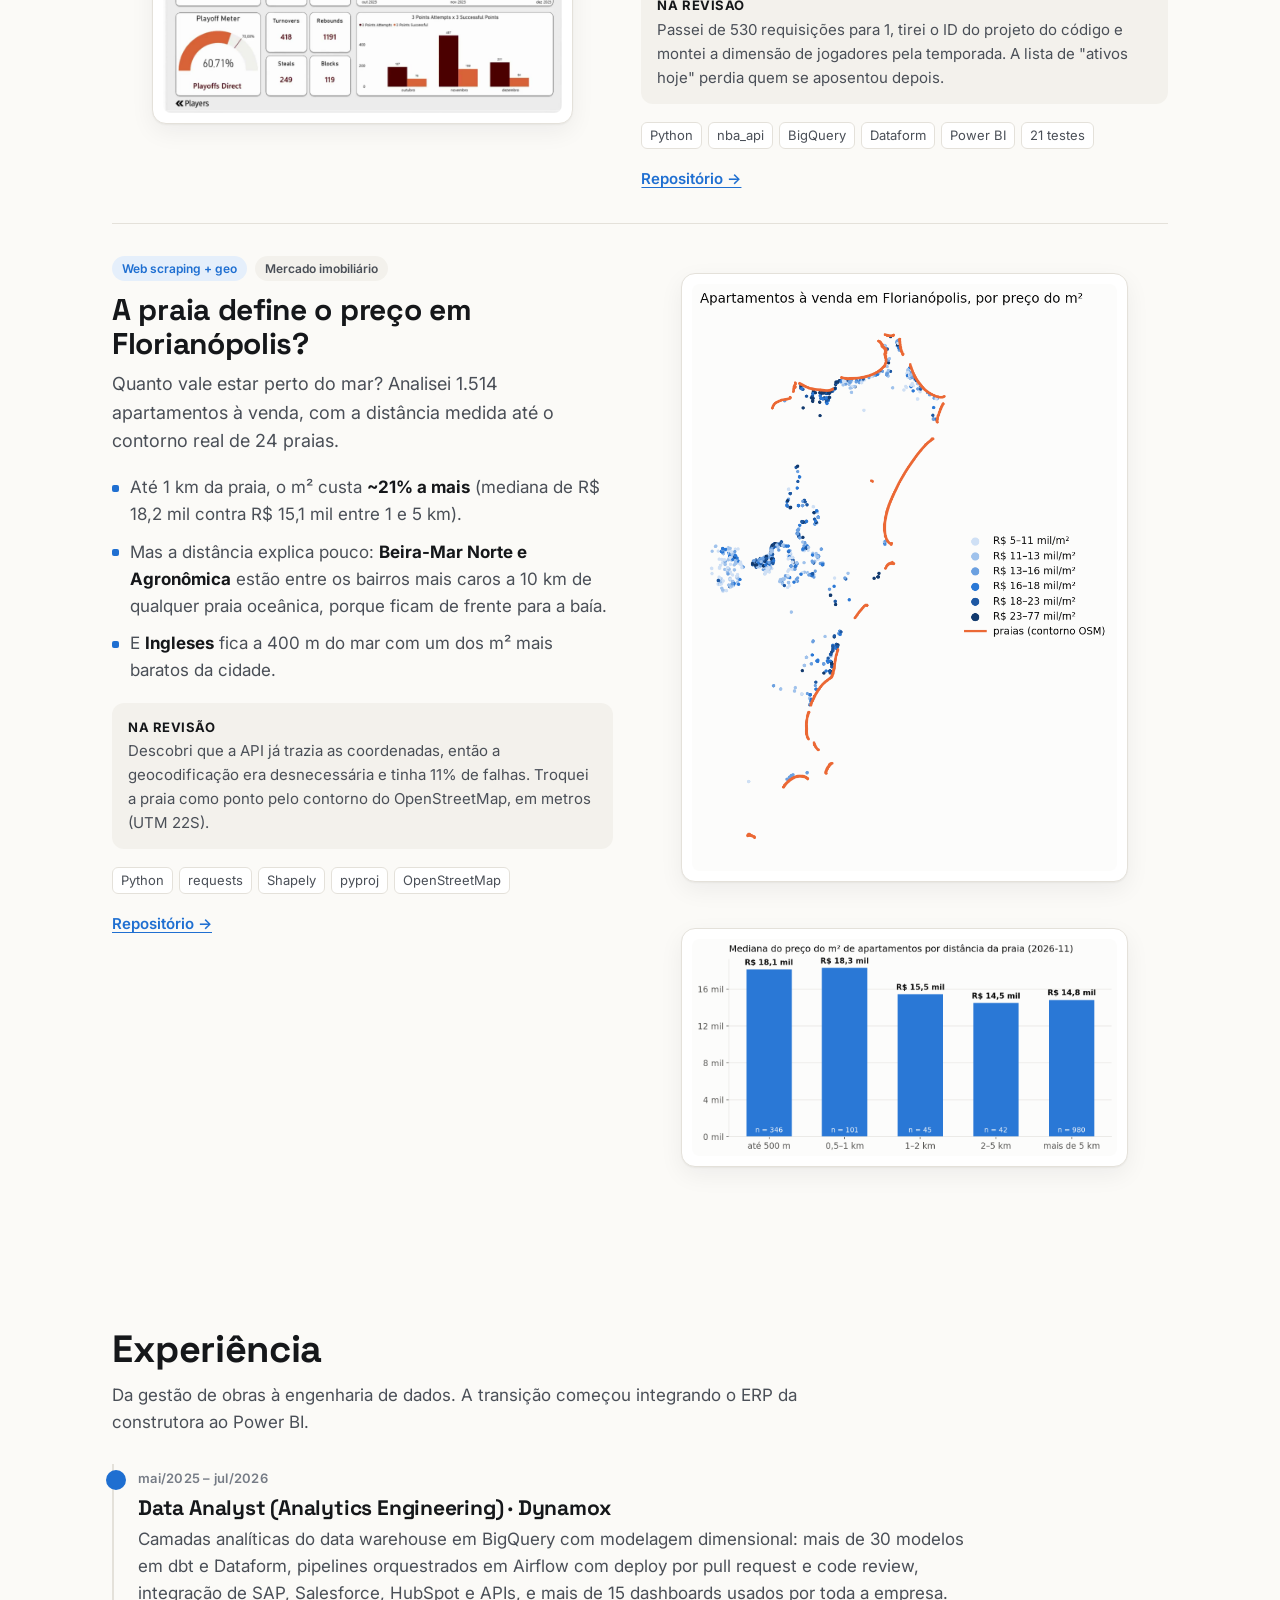
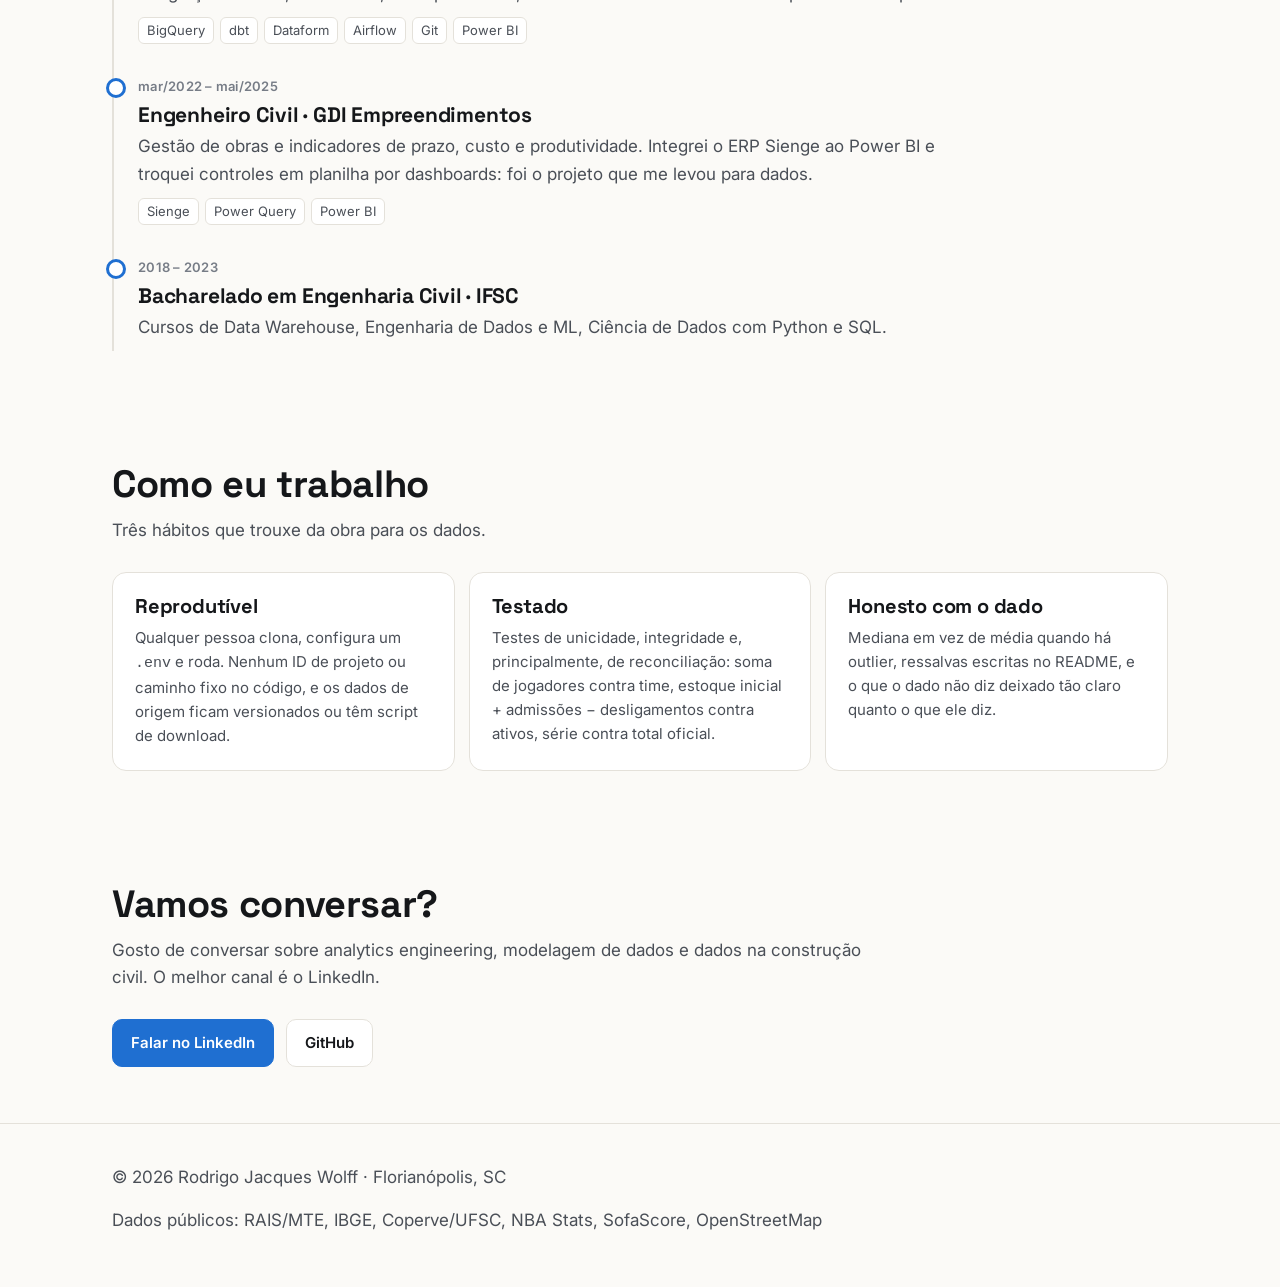
==== commit 79162cc7: "feat: professional hero (name, role) and Stack section with tool logos Co-Authored-By: Claude Opus 5" ====
--- a/index.html
+++ b/index.html
@@ -28,7 +28,7 @@
       <a href="#projetos" class="hide-xxs">Projetos</a>
       <a href="#experiencia" class="hide-sm">Experiência</a>
       <a href="#contato" class="hide-xs">Contato</a>
-      <div class="lang" role="group" aria-label="Idioma / Language"><a href="./" hreflang="pt-BR" aria-current="true" aria-label="Português" title="Português"><svg viewBox="0 0 20 14" aria-hidden="true"><rect width="20" height="14" fill="#009c3b"/><path d="M10 1.6 18.2 7 10 12.4 1.8 7z" fill="#ffdf00"/><circle cx="10" cy="7" r="3.1" fill="#002776"/><path d="M7.1 6.3c1.9-.4 4-.1 5.8.9" stroke="#fff" stroke-width=".6" fill="none"/></svg></a><a href="en/" hreflang="en" aria-label="English" title="English"><svg viewBox="0 0 20 14" aria-hidden="true"><rect width="20" height="14" fill="#b22234"/><path d="M0 1.6h20M0 3.75h20M0 5.9h20M0 8.05h20M0 10.2h20M0 12.35h20" stroke="#fff" stroke-width="1.08"/><rect width="9" height="7.55" fill="#3c3b6e"/></svg></a></div>
+      <div class="lang" role="group" aria-label="Idioma / Language"><a href="index.html" hreflang="pt-BR" aria-current="true" aria-label="Português" title="Português"><svg viewBox="0 0 20 14" aria-hidden="true"><rect width="20" height="14" fill="#009c3b"/><path d="M10 1.6 18.2 7 10 12.4 1.8 7z" fill="#ffdf00"/><circle cx="10" cy="7" r="3.1" fill="#002776"/><path d="M7.1 6.3c1.9-.4 4-.1 5.8.9" stroke="#fff" stroke-width=".6" fill="none"/></svg></a><a href="en/index.html" hreflang="en" aria-label="English" title="English"><svg viewBox="0 0 20 14" aria-hidden="true"><rect width="20" height="14" fill="#b22234"/><path d="M0 1.6h20M0 3.75h20M0 5.9h20M0 8.05h20M0 10.2h20M0 12.35h20" stroke="#fff" stroke-width="1.08"/><rect width="9" height="7.55" fill="#3c3b6e"/></svg></a></div>
       <button class="theme-btn" id="theme" aria-label="Alternar tema claro/escuro">◐</button>
     </div>
   </div>
@@ -38,9 +38,10 @@
   <div class="wrap">
     <div class="hero-grid">
     <div>
-    <span class="eyebrow"><span class="dot"></span>Analytics Engineer · Florianópolis, SC</span>
-    <h1>Engenheiro civil que virou <span class="muted">Analytics Engineer.</span></h1>
-    <p class="lead">Passei quatro anos em obra antes de trabalhar com dados. Hoje modelo dados com dbt, BigQuery e Power BI. Da engenharia trouxe o hábito de conferir: aqui estão cinco projetos que podem ser clonados e rodados, com testes que já pegaram erros de verdade.</p>
+    <span class="eyebrow"><span class="dot"></span>Florianópolis, SC · Brasil</span>
+    <h1>Rodrigo Jacques Wolff</h1>
+    <p class="role">Analytics Engineer <span>·</span> Engenharia de Dados <span>·</span> BI</p>
+    <p class="lead">Construo dados do source ao dashboard: ingestão de APIs, ERPs e bancos relacionais, modelagem dimensional em dbt e Dataform sobre BigQuery, testes de qualidade e Power BI. Engenheiro civil de formação, com quatro anos em gestão de obras.</p>
     <div class="btns">
       <a class="btn primary" href="#projetos">Ver projetos</a>
       <a class="btn" href="https://www.linkedin.com/in/rodrigo-jacques-wolff/" target="_blank" rel="noopener">
@@ -59,6 +60,25 @@
     </div>
   </div>
 </header>
+
+<!-- stack:start -->
+<section id="stack">
+  <div class="wrap">
+    <div class="section-head">
+      <h2>Stack</h2>
+      <p>As ferramentas que uso no dia a dia, do dado bruto ao dashboard.</p>
+    </div>
+    <div class="skills">
+      <div class="skill-group"><h3>Linguagens</h3><ul><li class="skill"><svg viewBox="0 0 24 24" aria-hidden="true" fill="none" stroke="#336791" stroke-width="1.8"><ellipse cx="12" cy="5.5" rx="7.5" ry="2.8"/><path d="M4.5 5.5v13c0 1.5 3.4 2.8 7.5 2.8s7.5-1.3 7.5-2.8v-13M4.5 12c0 1.5 3.4 2.8 7.5 2.8s7.5-1.3 7.5-2.8"/></svg><span>SQL</span></li><li class="skill"><svg viewBox="0 0 24 24" aria-hidden="true"><path fill="#3776AB" d="M11.858 0c-.978.005-1.913.088-2.736.234C6.7.662 6.26 1.558 6.26 3.21v2.182h5.725v.727H4.111c-1.664 0-3.121 1-3.577 2.903-.526 2.181-.549 3.542 0 5.82.407 1.694 1.379 2.902 3.043 2.902h1.969v-2.616c0-1.89 1.635-3.557 3.576-3.557h5.72c1.591 0 2.862-1.31 2.862-2.91v-5.45c0-1.553-1.309-2.718-2.863-2.977A18 18 0 0 0 11.858 0M8.762 1.755c.591 0 1.074.491 1.074 1.095 0 .601-.483 1.087-1.074 1.087A1.08 1.08 0 0 1 7.688 2.85c0-.604.48-1.095 1.074-1.095m9.656 4.364v2.543c0 1.971-1.671 3.63-3.577 3.63H9.122c-1.566 0-2.862 1.34-2.862 2.91v5.452c0 1.551 1.349 2.464 2.862 2.91 1.813.532 3.55.628 5.72 0 1.44-.418 2.862-1.258 2.862-2.91V18.47h-5.719v-.727h8.582c1.664 0 2.284-1.16 2.862-2.903.598-1.793.573-3.518 0-5.819-.41-1.656-1.196-2.903-2.862-2.903zm-3.216 13.807a1.08 1.08 0 0 1 1.074 1.088c0 .604-.48 1.094-1.074 1.094-.592 0-1.075-.49-1.075-1.094 0-.601.483-1.088 1.075-1.088"/></svg><span>Python</span></li><li class="skill"><svg viewBox="0 0 24 24" aria-hidden="true"><path fill="currentColor" d="M16.922 0h2.623v18.104h-2.623zm-4.126 12.94h2.623v2.57h-2.623zm0-7.037h2.623v5.446h-2.623zm0 11.197h2.623v5.446h-2.623zM4.456 5.896h2.622V24H4.455zm4.213 2.559h2.623v2.57H8.67zm0 4.151h2.623v5.447H8.67zm0-11.187h2.623v5.446H8.67Z"/></svg><span>pandas</span></li></ul></div>
+      <div class="skill-group"><h3>Cloud & Data Warehouse</h3><ul><li class="skill"><svg viewBox="0 0 24 24" aria-hidden="true"><path fill="#669DF6" d="M5.676 10.595h2.052v5.244a5.892 5.892 0 0 1-2.052-2.088v-3.156zm18.179 10.836a.504.504 0 0 1 0 .708l-1.716 1.716a.504.504 0 0 1-.708 0l-4.248-4.248a.206.206 0 0 1-.007-.007c-.02-.02-.028-.045-.043-.066a10.736 10.736 0 0 1-6.334 2.065C4.835 21.599 0 16.764 0 10.799S4.835 0 10.8 0s10.799 4.835 10.799 10.8c0 2.369-.772 4.553-2.066 6.333.025.017.052.028.074.05l4.248 4.248zm-5.028-10.632a8.015 8.015 0 1 0-8.028 8.028h.024a8.016 8.016 0 0 0 8.004-8.028zm-4.86 4.98a6.002 6.002 0 0 0 2.04-2.184v-1.764h-2.04v3.948zm-4.5.948c.442.057.887.08 1.332.072.4.025.8.025 1.2 0V7.692H9.468v9.035z"/></svg><span>BigQuery</span></li><li class="skill"><svg viewBox="0 0 24 24" aria-hidden="true"><path fill="#4285F4" d="M12.19 2.38a9.344 9.344 0 0 0-9.234 6.893c.053-.02-.055.013 0 0-3.875 2.551-3.922 8.11-.247 10.941l.006-.007-.007.03a6.717 6.717 0 0 0 4.077 1.356h5.173l.03.03h5.192c6.687.053 9.376-8.605 3.835-12.35a9.365 9.365 0 0 0-2.821-4.552l-.043.043.006-.05A9.344 9.344 0 0 0 12.19 2.38zm-.358 4.146c1.244-.04 2.518.368 3.486 1.15a5.186 5.186 0 0 1 1.862 4.078v.518c3.53-.07 3.53 5.262 0 5.193h-5.193l-.008.009v-.04H6.785a2.59 2.59 0 0 1-1.067-.23h.001a2.597 2.597 0 1 1 3.437-3.437l3.013-3.012A6.747 6.747 0 0 0 8.11 8.24c.018-.01.04-.026.054-.023a5.186 5.186 0 0 1 3.67-1.69z"/></svg><span>Google Cloud</span></li><li class="skill"><svg viewBox="0 0 24 24" aria-hidden="true"><rect width="24" height="24" rx="5" fill="#FFF000"/><path transform="translate(4 4) scale(.6667)" fill="#000000" d="M12 0C5.363 0 0 5.363 0 12s5.363 12 12 12 12-5.363 12-12S18.637 0 12 0zM9.502 7.03a4.974 4.974 0 0 1 4.97 4.97 4.974 4.974 0 0 1-4.97 4.97A4.974 4.974 0 0 1 4.532 12a4.974 4.974 0 0 1 4.97-4.97zm6.563 3.183h2.351c.98 0 1.787.782 1.787 1.762s-.807 1.789-1.787 1.789h-2.351v-3.551z"/></svg><span>DuckDB</span></li></ul></div>
+      <div class="skill-group"><h3>Engenharia de Dados</h3><ul><li class="skill"><svg viewBox="0 0 24 24" aria-hidden="true"><rect width="24" height="24" rx="5" fill="#FF694B"/><text x="12" y="15.6" text-anchor="middle" font-family="Inter,Arial,sans-serif" font-weight="700" font-size="10.5" fill="#ffffff">dbt</text></svg><span>dbt</span></li><li class="skill"><svg viewBox="0 0 24 24" aria-hidden="true"><rect width="24" height="24" rx="5" fill="#4285F4"/><text x="12" y="15.6" text-anchor="middle" font-family="Inter,Arial,sans-serif" font-weight="700" font-size="12" fill="#ffffff">Df</text></svg><span>Dataform</span></li><li class="skill"><svg viewBox="0 0 24 24" aria-hidden="true"><path fill="#017CEE" d="M17.195 16.822l4.002-4.102C23.55 10.308 23.934 5.154 24 .43a.396.396 0 0 0-.246-.373.392.392 0 0 0-.437.09l-6.495 6.658-4.102-4.003C10.309.45 5.154.066.43 0H.423a.397.397 0 0 0-.277.683l6.658 6.494-4.003 4.103C.45 13.692.065 18.846 0 23.57a.398.398 0 0 0 .683.282l6.494-6.657 3.934 3.837.17.165c2.41 2.353 7.565 2.737 12.288 2.803h.006a.397.397 0 0 0 .277-.683l-6.657-6.495zm-.409-9.476c.04.115.05.24.031.344-.17.96-1.593 2.538-4.304 3.87a.597.597 0 0 0-.08-.079c1.432-3.155 1.828-5.61 1.175-7.322l3.058 2.984.12.203zm-.131 9.44a.73.73 0 0 1-.347.031c-.96-.171-2.537-1.594-3.87-4.307a.656.656 0 0 0 .08-.078l-.001.001c3.155 1.432 5.61 1.83 7.324 1.174l-2.969 3.043M23.568.392a.05.05 0 0 1 .052-.011c.018.006.03.024.029.043-.065 4.655-.437 9.726-2.703 12.05-1.53 1.565-4.326 1.419-8.283-.377.006-.037.021-.07.02-.108 0-.044-.017-.082-.026-.123 2.83-1.39 4.315-3.037 4.506-4.115.057-.322-.009-.542-.102-.688l6.507-6.67V.392zM.393.43A.045.045 0 0 1 .382.38C.39.36.403.343.425.35c4.655.065 9.727.438 12.05 2.703l.002.002c1.56 1.527 1.415 4.323-.379 8.28-.033-.005-.062-.02-.097-.02h-.008c-.045.001-.084.019-.126.027-1.39-2.83-3.037-4.314-4.115-4.506-.323-.057-.542.01-.688.103L.393.43zm11.94 11.563a.331.331 0 0 1-.327.335H12a.332.332 0 0 1-.004-.661c.172.016.333.144.335.326h.002zm-5.12 4.661a.722.722 0 0 1-.03-.345c.17-.96 1.595-2.54 4.309-3.873.013.016.019.035.033.05.013.012.03.017.044.028-1.434 3.158-1.83 5.613-1.177 7.326l-3.041-2.967m-.006-9.659a.735.735 0 0 1 .345-.031c.961.17 2.54 1.594 3.871 4.306a.597.597 0 0 0-.079.08c-2.167-.983-4.007-1.484-5.498-1.484-.68 0-1.289.103-1.825.308L7.128 7.35M.43 23.607c-.018.018-.038.015-.052.01-.019-.007-.028-.021-.028-.043.065-4.654.437-9.725 2.703-12.049 1.527-1.565 4.325-1.419 8.286.378-.006.035-.02.067-.02.104 0 .043.018.083.026.124-2.831 1.391-4.317 3.04-4.51 4.117-.057.322.01.542.103.688L.43 23.607zm23.144.042c-4.655-.065-9.726-.437-12.05-2.703l-.005-.006c-1.56-1.526-1.412-4.322.383-8.279.033.005.064.02.098.02h.009c.043 0 .08-.018.122-.027 1.39 2.832 3.036 4.317 4.115 4.51.083.014.16.021.23.021a.776.776 0 0 0 .45-.133l6.68 6.516c.02.02.016.04.01.052a.042.042 0 0 1-.042.029z"/></svg><span>Airflow</span></li><li class="skill"><svg viewBox="0 0 24 24" aria-hidden="true" fill="none" stroke="#7c5cd6" stroke-width="2" stroke-linecap="round" stroke-linejoin="round"><path d="M3 7h13M12 3l4 4-4 4M21 17H8M12 13l-4 4 4 4"/></svg><span>ETL / ELT</span></li><li class="skill"><svg viewBox="0 0 24 24" aria-hidden="true" fill="none" stroke="#d97706" stroke-width="1.8" stroke-linejoin="round"><circle cx="12" cy="12" r="3.2" fill="#d97706" stroke="none"/><path d="M12 8.8V3M12 15.2V21M8.8 12H3M15.2 12H21"/><circle cx="12" cy="3" r="1.6"/><circle cx="12" cy="21" r="1.6"/><circle cx="3" cy="12" r="1.6"/><circle cx="21" cy="12" r="1.6"/></svg><span>Star Schema</span></li></ul></div>
+      <div class="skill-group"><h3>Business Intelligence</h3><ul><li class="skill"><svg viewBox="0 0 24 24" aria-hidden="true"><rect x="3" y="11" width="4.5" height="10" rx="1.2" fill="#F2C811"/><rect x="9.75" y="7" width="4.5" height="14" rx="1.2" fill="#E8B100"/><rect x="16.5" y="3" width="4.5" height="18" rx="1.2" fill="#C99A00"/></svg><span>Power BI</span></li><li class="skill"><svg viewBox="0 0 24 24" aria-hidden="true"><rect width="24" height="24" rx="5" fill="#F2C811"/><text x="12" y="15.6" text-anchor="middle" font-family="Inter,Arial,sans-serif" font-weight="700" font-size="13" fill="#1a1a1a">fx</text></svg><span>DAX</span></li><li class="skill"><svg viewBox="0 0 24 24" aria-hidden="true"><rect width="24" height="24" rx="5" fill="#F2C811"/><text x="12" y="15.6" text-anchor="middle" font-family="Inter,Arial,sans-serif" font-weight="700" font-size="13" fill="#1a1a1a">M</text></svg><span>Power Query</span></li><li class="skill"><svg viewBox="0 0 24 24" aria-hidden="true"><rect width="24" height="24" rx="5" fill="#217346"/><text x="12" y="15.6" text-anchor="middle" font-family="Inter,Arial,sans-serif" font-weight="700" font-size="13" fill="#ffffff">X</text></svg><span>Excel</span></li></ul></div>
+      <div class="skill-group"><h3>Versionamento & Qualidade</h3><ul><li class="skill"><svg viewBox="0 0 24 24" aria-hidden="true"><path fill="#F03C2E" d="M13.09 23.549a1.54 1.54 0 0 1-2.18 0L.451 13.089a1.54 1.54 0 0 1 0-2.179l7.191-7.19 2.733 2.733a1.85 1.85 0 0 0 .964 2.326v6.66a1.849 1.849 0 1 0 1.54 0V8.957l2.508 2.508a1.85 1.85 0 1 0 1.09-1.09l-2.634-2.634a1.85 1.85 0 0 0-2.378-2.377L8.73 2.63 10.91.451a1.54 1.54 0 0 1 2.179 0l10.459 10.46a1.54 1.54 0 0 1 0 2.179z"/></svg><span>Git</span></li><li class="skill"><svg viewBox="0 0 24 24" aria-hidden="true"><path fill="currentColor" d="M12 .297c-6.63 0-12 5.373-12 12 0 5.303 3.438 9.8 8.205 11.385.6.113.82-.258.82-.577 0-.285-.01-1.04-.015-2.04-3.338.724-4.042-1.61-4.042-1.61C4.422 18.07 3.633 17.7 3.633 17.7c-1.087-.744.084-.729.084-.729 1.205.084 1.838 1.236 1.838 1.236 1.07 1.835 2.809 1.305 3.495.998.108-.776.417-1.305.76-1.605-2.665-.3-5.466-1.332-5.466-5.93 0-1.31.465-2.38 1.235-3.22-.135-.303-.54-1.523.105-3.176 0 0 1.005-.322 3.3 1.23.96-.267 1.98-.399 3-.405 1.02.006 2.04.138 3 .405 2.28-1.552 3.285-1.23 3.285-1.23.645 1.653.24 2.873.12 3.176.765.84 1.23 1.91 1.23 3.22 0 4.61-2.805 5.625-5.475 5.92.42.36.81 1.096.81 2.22 0 1.606-.015 2.896-.015 3.286 0 .315.21.69.825.57C20.565 22.092 24 17.592 24 12.297c0-6.627-5.373-12-12-12"/></svg><span>GitHub</span></li><li class="skill"><svg viewBox="0 0 24 24" aria-hidden="true"><path fill="#0052CC" d="M.778 1.213a.768.768 0 00-.768.892l3.263 19.81c.084.5.515.868 1.022.873H19.95a.772.772 0 00.77-.646l3.27-20.03a.768.768 0 00-.768-.891zM14.52 15.53H9.522L8.17 8.466h7.561z"/></svg><span>Bitbucket</span></li><li class="skill"><svg viewBox="0 0 24 24" aria-hidden="true"><path fill="#2088FF" d="M10.984 13.836a.5.5 0 0 1-.353-.146l-.745-.743a.5.5 0 1 1 .706-.708l.392.391 1.181-1.18a.5.5 0 0 1 .708.707l-1.535 1.533a.504.504 0 0 1-.354.146zm9.353-.147l1.534-1.532a.5.5 0 0 0-.707-.707l-1.181 1.18-.392-.391a.5.5 0 1 0-.706.708l.746.743a.497.497 0 0 0 .706-.001zM4.527 7.452l2.557-1.585A1 1 0 0 0 7.09 4.17L4.533 2.56A1 1 0 0 0 3 3.406v3.196a1.001 1.001 0 0 0 1.527.85zm2.03-2.436L4 6.602V3.406l2.557 1.61zM24 12.5c0 1.93-1.57 3.5-3.5 3.5a3.503 3.503 0 0 1-3.46-3h-2.08a3.503 3.503 0 0 1-3.46 3 3.502 3.502 0 0 1-3.46-3h-.558c-.972 0-1.85-.399-2.482-1.042V17c0 1.654 1.346 3 3 3h.04c.244-1.693 1.7-3 3.46-3 1.93 0 3.5 1.57 3.5 3.5S13.43 24 11.5 24a3.502 3.502 0 0 1-3.46-3H8c-2.206 0-4-1.794-4-4V9.899A5.008 5.008 0 0 1 0 5c0-2.757 2.243-5 5-5s5 2.243 5 5a5.005 5.005 0 0 1-4.952 4.998A2.482 2.482 0 0 0 7.482 12h.558c.244-1.693 1.7-3 3.46-3a3.502 3.502 0 0 1 3.46 3h2.08a3.503 3.503 0 0 1 3.46-3c1.93 0 3.5 1.57 3.5 3.5zm-15 8c0 1.378 1.122 2.5 2.5 2.5s2.5-1.122 2.5-2.5-1.122-2.5-2.5-2.5S9 19.122 9 20.5zM5 9c2.206 0 4-1.794 4-4S7.206 1 5 1 1 2.794 1 5s1.794 4 4 4zm9 3.5c0-1.378-1.122-2.5-2.5-2.5S9 11.122 9 12.5s1.122 2.5 2.5 2.5 2.5-1.122 2.5-2.5zm9 0c0-1.378-1.122-2.5-2.5-2.5S18 11.122 18 12.5s1.122 2.5 2.5 2.5 2.5-1.122 2.5-2.5zm-13 8a.5.5 0 1 0 1 0 .5.5 0 0 0-1 0zm2 0a.5.5 0 1 0 1 0 .5.5 0 0 0-1 0zm12 0c0 1.93-1.57 3.5-3.5 3.5a3.503 3.503 0 0 1-3.46-3.002c-.007.001-.013.005-.021.005l-.506.017h-.017a.5.5 0 0 1-.016-.999l.506-.017c.018-.002.035.006.052.007A3.503 3.503 0 0 1 20.5 17c1.93 0 3.5 1.57 3.5 3.5zm-1 0c0-1.378-1.122-2.5-2.5-2.5S18 19.122 18 20.5s1.122 2.5 2.5 2.5 2.5-1.122 2.5-2.5z"/></svg><span>GitHub Actions (CI)</span></li><li class="skill"><svg viewBox="0 0 24 24" aria-hidden="true" fill="none" stroke="#16865b" stroke-width="2" stroke-linecap="round" stroke-linejoin="round"><path d="M12 3l7.5 3v5.5c0 4.6-3.2 8.4-7.5 9.5-4.3-1.1-7.5-4.9-7.5-9.5V6z"/><path d="M8.5 12l2.5 2.5 4.5-5"/></svg><span>Testes de dados</span></li></ul></div>
+      <div class="skill-group"><h3>Integrações & Fontes</h3><ul><li class="skill"><svg viewBox="0 0 24 24" aria-hidden="true"><rect width="24" height="24" rx="5" fill="#C74634"/><text x="12" y="15.6" text-anchor="middle" font-family="Inter,Arial,sans-serif" font-weight="700" font-size="13" fill="#ffffff">O</text></svg><span>Oracle</span></li><li class="skill"><svg viewBox="0 0 24 24" aria-hidden="true" fill="none" stroke="#0e9f6e" stroke-width="2" stroke-linecap="round" stroke-linejoin="round"><path d="M8 4c-2 0-3 1-3 3v2c0 1.5-1 3-2.5 3C4 12 5 13.5 5 15v2c0 2 1 3 3 3M16 4c2 0 3 1 3 3v2c0 1.5 1 3 2.5 3-1.5 0-2.5 1.5-2.5 3v2c0 2-1 3-3 3"/></svg><span>APIs REST</span></li><li class="skill"><svg viewBox="0 0 24 24" aria-hidden="true"><path fill="#0FAAFF" d="M0 6.064v11.872h12.13L24 6.064zm3.264 2.208h.005c.863.001 1.915.245 2.676.633l-.82 1.43c-.835-.404-1.255-.442-1.73-.467-.708-.038-1.064.215-1.069.488-.007.332.669.633 1.305.838.964.306 2.19.715 2.377 1.9L7.77 8.437h2.046l2.064 5.576-.007-5.575h2.37c2.257 0 3.318.764 3.318 2.519 0 1.575-1.09 2.514-2.936 2.514h-.763l-.01 2.094-3.588-.003-.25-.908c-.37.122-.787.189-1.23.189-.456 0-.885-.071-1.263-.2l-.358.919-2 .006.09-.462c-.029.025-.057.05-.087.074-.535.43-1.208.629-2.037.644l-.213.002a5.075 5.075 0 0 1-2.581-.675l.73-1.448c.79.467 1.286.572 1.956.558.347-.007.598-.07.761-.239a.557.557 0 0 0 .156-.369c.007-.376-.53-.553-1.185-.756-.531-.164-1.135-.389-1.606-.735-.559-.41-.825-.924-.812-1.65a1.99 1.99 0 0 1 .566-1.377c.519-.537 1.357-.863 2.363-.863zm10.597 1.67v1.904h.521c.694 0 1.247-.23 1.248-.964 0-.709-.554-.94-1.248-.94zm-5.087.767l-.748 2.362c.223.085.481.133.757.133.268 0 .52-.047.742-.126l-.736-2.37z"/></svg><span>SAP</span></li><li class="skill"><svg aria-hidden="true" xmlns="http://www.w3.org/2000/svg" viewBox="0 0 128 128"><path fill="#00A1E0" d="M53.01 31.44c3.98-4.14 9.51-6.71 15.64-6.71 8.14 0 15.24 4.54 19.02 11.28a26.26 26.26 0 0110.75-2.29c14.68 0 26.58 12.01 26.58 26.81 0 14.81-11.9 26.82-26.58 26.82-1.79 0-3.54-.18-5.24-.52-3.33 5.94-9.68 9.95-16.96 9.95-3.05 0-5.93-.7-8.5-1.96-3.38 7.94-11.24 13.51-20.41 13.51-9.55 0-17.68-6.04-20.8-14.51-1.36.29-2.78.44-4.23.44-11.37 0-20.58-9.31-20.58-20.79 0-7.7 4.14-14.42 10.29-18.01a23.727 23.727 0 01-1.97-9.51c0-13.21 10.72-23.92 23.95-23.92 7.76-.01 14.67 3.69 19.04 9.41"/><path fill="#FFF" d="M19.56 66.78c-.08.2.03.24.05.28.23.17.47.29.7.43 1.26.67 2.44.86 3.69.86 2.53 0 4.1-1.35 4.1-3.51v-.04c0-2-1.77-2.73-3.44-3.25l-.22-.07c-1.25-.41-2.34-.76-2.34-1.58v-.04c0-.71.63-1.23 1.61-1.23 1.09 0 2.38.36 3.21.82 0 0 .24.16.33-.08.05-.13.47-1.26.51-1.38.05-.13-.04-.23-.12-.28-.95-.58-2.26-.97-3.62-.97h-.25c-2.31 0-3.93 1.4-3.93 3.4v.04c0 2.11 1.78 2.8 3.45 3.28l.27.08c1.22.37 2.27.7 2.27 1.55v.04c0 .78-.68 1.37-1.78 1.37-.43 0-1.79-.01-3.26-.94-.18-.1-.28-.18-.42-.26-.07-.05-.25-.12-.33.11l-.48 1.37zM56.59 66.78c-.08.2.03.24.05.28.23.17.47.29.7.43 1.26.67 2.44.86 3.69.86 2.53 0 4.1-1.35 4.1-3.51v-.04c0-2-1.77-2.73-3.44-3.25l-.22-.07c-1.25-.41-2.34-.76-2.34-1.58v-.04c0-.71.63-1.23 1.61-1.23 1.09 0 2.38.36 3.21.82 0 0 .24.16.33-.08.05-.13.47-1.26.51-1.38.05-.13-.04-.23-.12-.28-.95-.58-2.26-.97-3.62-.97h-.25c-2.31 0-3.93 1.4-3.93 3.4v.04c0 2.11 1.78 2.8 3.45 3.28l.27.08c1.22.37 2.27.7 2.27 1.55v.04c0 .78-.68 1.37-1.78 1.37-.43 0-1.79-.01-3.26-.94-.18-.1-.28-.18-.42-.26-.05-.03-.26-.11-.33.11l-.48 1.37zM81.86 62.54c0 1.22-.23 2.19-.68 2.87-.44.67-1.12 1-2.05 1-.94 0-1.61-.33-2.05-1-.44-.68-.67-1.65-.67-2.87 0-1.22.22-2.18.67-2.86.44-.67 1.11-.99 2.05-.99.94 0 1.61.32 2.06.99.44.67.67 1.63.67 2.86m2.11-2.27c-.21-.7-.53-1.32-.96-1.83a4.53 4.53 0 00-1.62-1.23c-.64-.3-1.41-.45-2.26-.45-.86 0-1.62.15-2.26.45-.65.3-1.19.72-1.62 1.23-.43.52-.75 1.13-.96 1.83-.21.7-.31 1.46-.31 2.27s.1 1.57.31 2.27.53 1.32.96 1.83c.43.52.98.93 1.62 1.22.65.29 1.41.44 2.26.44.86 0 1.62-.15 2.26-.44.64-.29 1.19-.71 1.62-1.22.43-.51.75-1.13.96-1.83.21-.7.31-1.46.31-2.27s-.1-1.58-.31-2.27M101.31 66.08c-.07-.21-.27-.13-.27-.13-.31.12-.63.23-.98.28-.35.05-.74.08-1.16.08-1.02 0-1.83-.3-2.42-.9-.58-.6-.91-1.57-.91-2.89 0-1.2.29-2.1.81-2.78.51-.68 1.3-1.03 2.34-1.03.87 0 1.54.1 2.23.32 0 0 .17.07.25-.15.18-.51.32-.88.52-1.44.06-.16-.08-.23-.13-.25-.27-.11-.92-.28-1.41-.35-.46-.07-.99-.11-1.58-.11-.89 0-1.68.15-2.35.45-.67.3-1.25.71-1.7 1.23a5.3 5.3 0 00-1.03 1.83c-.23.7-.34 1.46-.34 2.27 0 1.75.47 3.17 1.41 4.2.93 1.04 2.34 1.57 4.17 1.57 1.08 0 2.19-.22 2.99-.53 0 0 .15-.07.09-.25l-.53-1.42zM105.01 61.36c.1-.68.29-1.25.58-1.69.44-.67 1.1-1.04 2.04-1.04s1.56.37 2 1.04c.3.44.42 1.03.47 1.69h-5.09zm7.1-1.49c-.18-.68-.62-1.36-.92-1.67-.46-.5-.91-.84-1.36-1.03a5.2 5.2 0 00-2.05-.41c-.89 0-1.7.15-2.36.46-.66.31-1.21.73-1.65 1.26-.43.52-.76 1.15-.97 1.85-.21.7-.31 1.47-.31 2.28 0 .82.11 1.59.32 2.28.22.7.57 1.31 1.04 1.82.47.51 1.07.91 1.8 1.19.72.28 1.59.42 2.59.42 2.06-.01 3.15-.47 3.6-.71.08-.04.15-.12.06-.34l-.47-1.31c-.07-.19-.27-.12-.27-.12-.51.19-1.24.53-2.93.53-1.11 0-1.93-.33-2.44-.84-.53-.52-.79-1.29-.83-2.38l7.15.01s.19 0 .21-.19c.01-.1.25-1.49-.21-3.1zM47.77 61.36c.1-.68.29-1.25.58-1.69.44-.67 1.1-1.04 2.04-1.04s1.56.37 2 1.04c.29.44.42 1.03.47 1.69h-5.09zm7.11-1.49c-.18-.68-.62-1.36-.91-1.67-.46-.5-.91-.84-1.36-1.03a5.2 5.2 0 00-2.05-.41c-.89 0-1.7.15-2.36.46-.66.31-1.21.73-1.65 1.26-.43.52-.76 1.15-.97 1.85-.21.7-.31 1.47-.31 2.28 0 .82.11 1.59.32 2.28.22.7.57 1.31 1.04 1.82.47.51 1.07.91 1.8 1.19.72.28 1.59.42 2.59.42 2.06-.01 3.15-.47 3.6-.71.08-.04.15-.12.06-.34l-.47-1.31c-.07-.19-.27-.12-.27-.12-.51.19-1.24.53-2.93.53-1.11 0-1.93-.33-2.44-.84-.53-.52-.79-1.29-.83-2.38l7.15.01s.19 0 .21-.19c0-.1.24-1.49-.22-3.1zM32.32 66.04c-.28-.22-.32-.28-.41-.42-.14-.22-.21-.53-.21-.93 0-.63.21-1.08.64-1.38-.01 0 .61-.54 2.07-.52 1.02.01 1.94.17 1.94.17v3.25s-.91.19-1.93.26c-1.46.08-2.1-.43-2.1-.43m2.85-5.02c-.29-.02-.67-.03-1.12-.03-.61 0-1.2.08-1.76.23-.56.15-1.06.38-1.49.69-.43.31-.78.71-1.04 1.18-.25.47-.38 1.03-.38 1.65 0 .63.11 1.18.33 1.63.22.45.53.83.93 1.12.4.29.89.5 1.46.63.56.13 1.2.19 1.89.19.73 0 1.46-.06 2.17-.18.7-.12 1.56-.29 1.8-.35s.5-.13.5-.13c.18-.04.16-.23.16-.23v-6.54c0-1.43-.38-2.5-1.14-3.15-.75-.66-1.85-.99-3.28-.99-.54 0-1.4.07-1.91.18 0 0-1.56.3-2.2.8 0 0-.14.09-.06.28l.51 1.36c.06.18.23.12.23.12s.05-.02.12-.06c1.38-.75 3.11-.73 3.11-.73.77 0 1.37.15 1.77.46.39.3.59.75.59 1.7v.3c-.63-.08-1.19-.13-1.19-.13M92.81 57.34a.201.201 0 00-.11-.26c-.12-.05-.73-.18-1.2-.21-.9-.05-1.4.1-1.84.3-.44.2-.93.52-1.21.89v-.87c0-.12-.09-.22-.21-.22h-1.83c-.12 0-.21.1-.21.22v10.66c0 .12.1.22.22.22h1.88c.12 0 .22-.1.22-.22v-5.33c0-.71.08-1.43.24-1.88.15-.44.37-.8.63-1.05s.56-.43.88-.53c.33-.1.7-.14.96-.14.37 0 .79.1.79.1.14.02.21-.07.26-.19.11-.32.46-1.3.53-1.49"/><path fill="#FFF" d="M75.18 52.4c-.23-.07-.44-.12-.71-.17-.27-.05-.6-.07-.97-.07-1.29 0-2.31.37-3.03 1.09-.71.72-1.19 1.81-1.44 3.24l-.09.48h-1.62s-.2-.01-.24.21l-.27 1.49c-.02.14.04.23.23.23h1.58l-1.6 8.94c-.12.72-.27 1.31-.43 1.76-.16.44-.31.77-.5 1.02-.18.23-.35.4-.65.5-.25.08-.53.12-.84.12-.17 0-.4-.03-.57-.06-.17-.03-.26-.07-.39-.12 0 0-.18-.07-.26.11-.06.15-.48 1.31-.53 1.45-.05.14.02.25.11.29.21.07.37.12.65.19.4.09.73.1 1.05.1.66 0 1.26-.09 1.75-.27.5-.18.93-.5 1.32-.92.42-.46.68-.94.93-1.6.25-.65.46-1.46.63-2.4l1.61-9.11h2.35s.2.01.24-.21l.27-1.49c.02-.14-.04-.23-.23-.23h-2.29c.01-.05.12-.86.38-1.61.11-.32.32-.58.5-.76.18-.18.38-.3.6-.37.23-.07.48-.11.77-.11.21 0 .43.02.59.06.22.05.31.07.37.09.23.07.27 0 .31-.11l.55-1.5c.06-.17-.08-.24-.13-.26M43.26 67.85c0 .12-.09.22-.21.22h-1.9c-.12 0-.2-.1-.2-.22V52.6c0-.12.08-.22.2-.22h1.9c.12 0 .21.1.21.22v15.25z"/></svg><span>Salesforce</span></li><li class="skill"><svg viewBox="0 0 24 24" aria-hidden="true"><path fill="#FF7A59" d="M18.164 7.93V5.084a2.198 2.198 0 001.267-1.978v-.067A2.2 2.2 0 0017.238.845h-.067a2.2 2.2 0 00-2.193 2.193v.067a2.196 2.196 0 001.252 1.973l.013.006v2.852a6.22 6.22 0 00-2.969 1.31l.012-.01-7.828-6.095A2.497 2.497 0 104.3 4.656l-.012.006 7.697 5.991a6.176 6.176 0 00-1.038 3.446c0 1.343.425 2.588 1.147 3.607l-.013-.02-2.342 2.343a1.968 1.968 0 00-.58-.095h-.002a2.033 2.033 0 102.033 2.033 1.978 1.978 0 00-.1-.595l.005.014 2.317-2.317a6.247 6.247 0 104.782-11.134l-.036-.005zm-.964 9.378a3.206 3.206 0 113.215-3.207v.002a3.206 3.206 0 01-3.207 3.207z"/></svg><span>HubSpot</span></li><li class="skill"><svg viewBox="0 0 24 24" aria-hidden="true"><rect width="24" height="24" rx="5" fill="#0B3B66"/><text x="12" y="15.6" text-anchor="middle" font-family="Inter,Arial,sans-serif" font-weight="700" font-size="13" fill="#ffffff">S</text></svg><span>Sienge</span></li></ul></div>
+    </div>
+  </div>
+</section>
+<!-- stack:end -->
 
 <section id="revisao">
   <div class="wrap">
--- a/assets/css/style.css
+++ b/assets/css/style.css
@@ -181,3 +181,19 @@
 .lang a[aria-current="true"] { opacity: 1; background: var(--surface-2); }
 .lang svg { width: 20px; height: 14px; border-radius: 2px; box-shadow: 0 0 0 1px rgba(0,0,0,.08); display: block; }
 @media (max-width: 480px) { .nav-links a.hide-xxs { display: none; } }
+
+/* hero role line */
+.hero h1 { margin-bottom: 8px; }
+.role { font-family: "Space Grotesk", sans-serif; font-size: clamp(19px, 2.4vw, 24px); font-weight: 600; color: var(--accent); margin: 0 0 18px; }
+.role span { color: var(--ink-3); font-weight: 400; margin: 0 4px; }
+
+/* stack */
+#stack { padding-top: 8px; }
+.skills { display: grid; grid-template-columns: repeat(auto-fit, minmax(300px, 1fr)); gap: 14px; }
+.skill-group { background: var(--surface); border: 1px solid var(--line); border-radius: var(--radius); padding: 18px 18px 16px; }
+.skill-group h3 { font-size: 13px; letter-spacing: .07em; text-transform: uppercase; color: var(--ink-3); margin-bottom: 12px; font-family: "Inter", sans-serif; font-weight: 600; }
+.skill-group ul { list-style: none; margin: 0; padding: 0; display: flex; flex-wrap: wrap; gap: 8px; }
+.skill { display: inline-flex; align-items: center; gap: 8px; padding: 6px 12px 6px 8px; border: 1px solid var(--line); border-radius: 10px; background: var(--bg); font-size: 14px; font-weight: 500; color: var(--ink); transition: border-color .15s, transform .15s; }
+.skill:hover { border-color: var(--accent); transform: translateY(-1px); }
+.skill svg { width: 20px; height: 20px; flex: none; color: var(--ink); }
+@media (max-width: 400px) { .skills { grid-template-columns: 1fr; } }
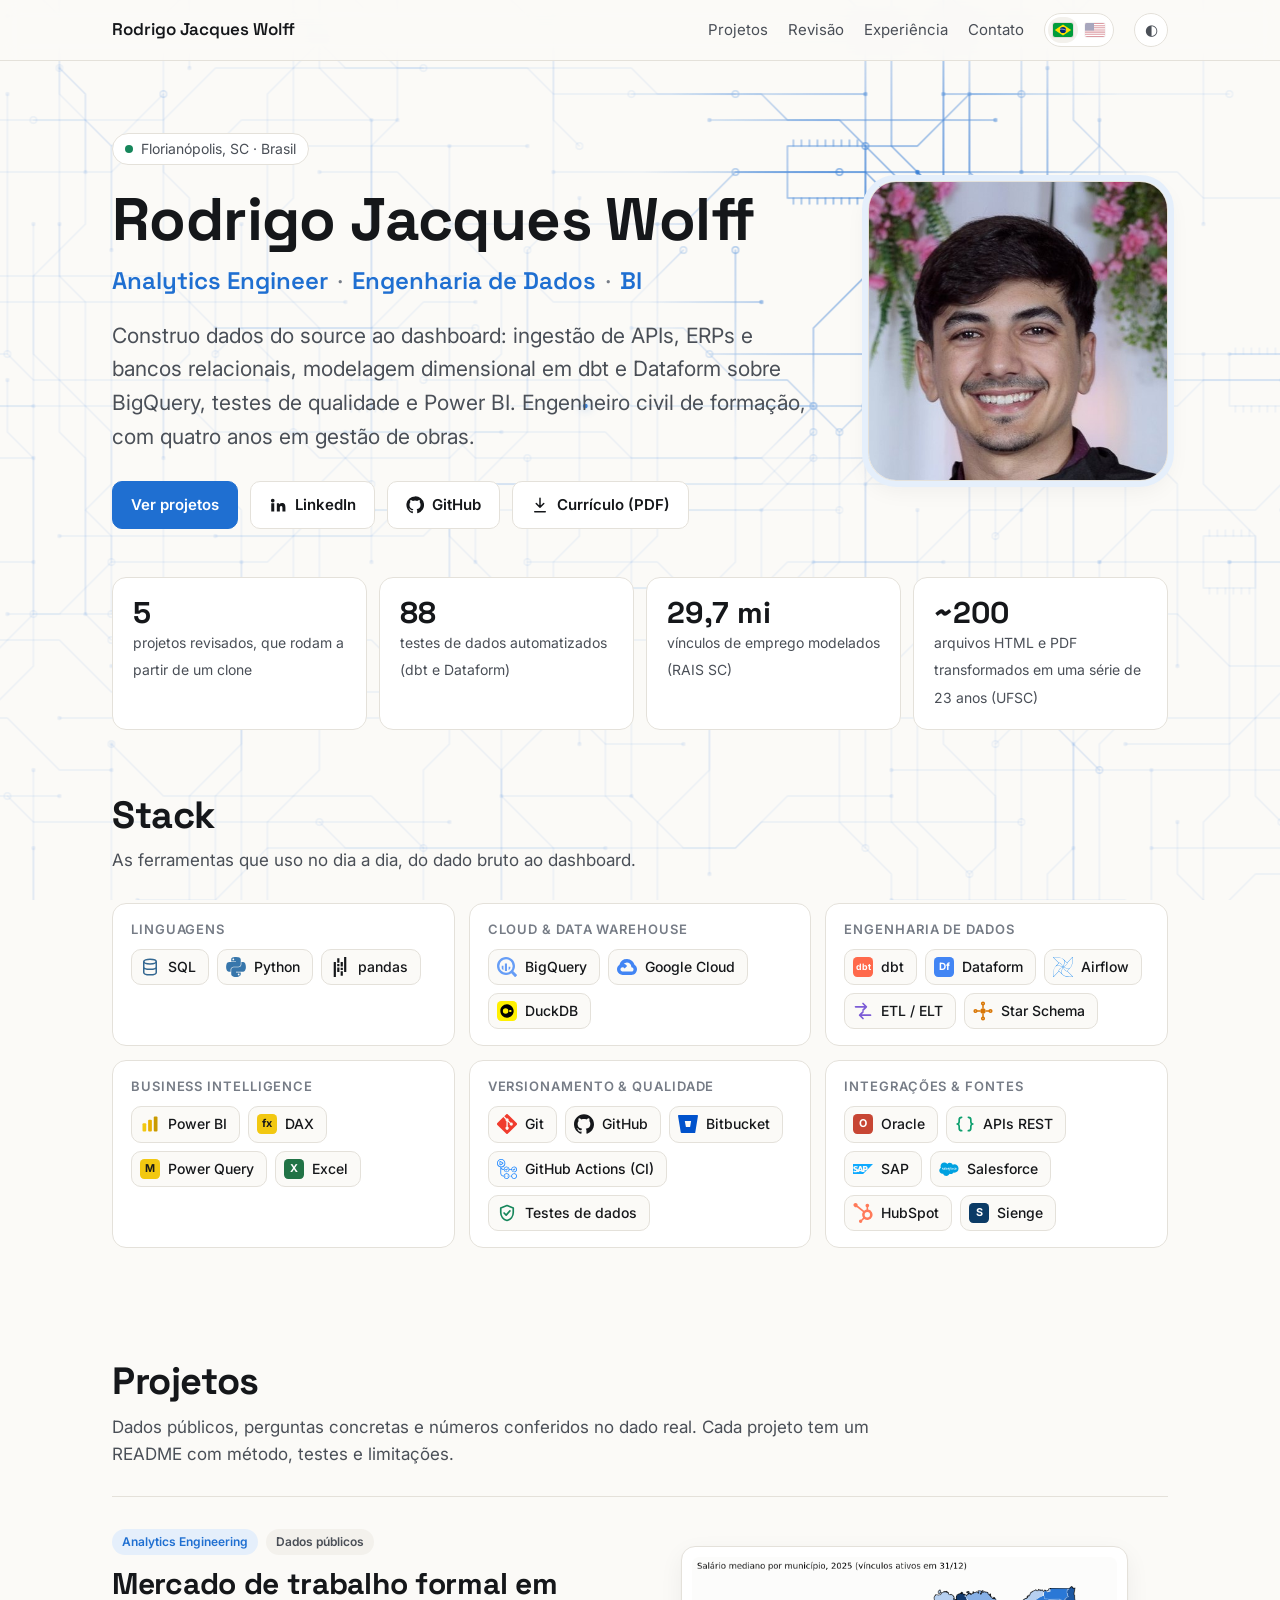
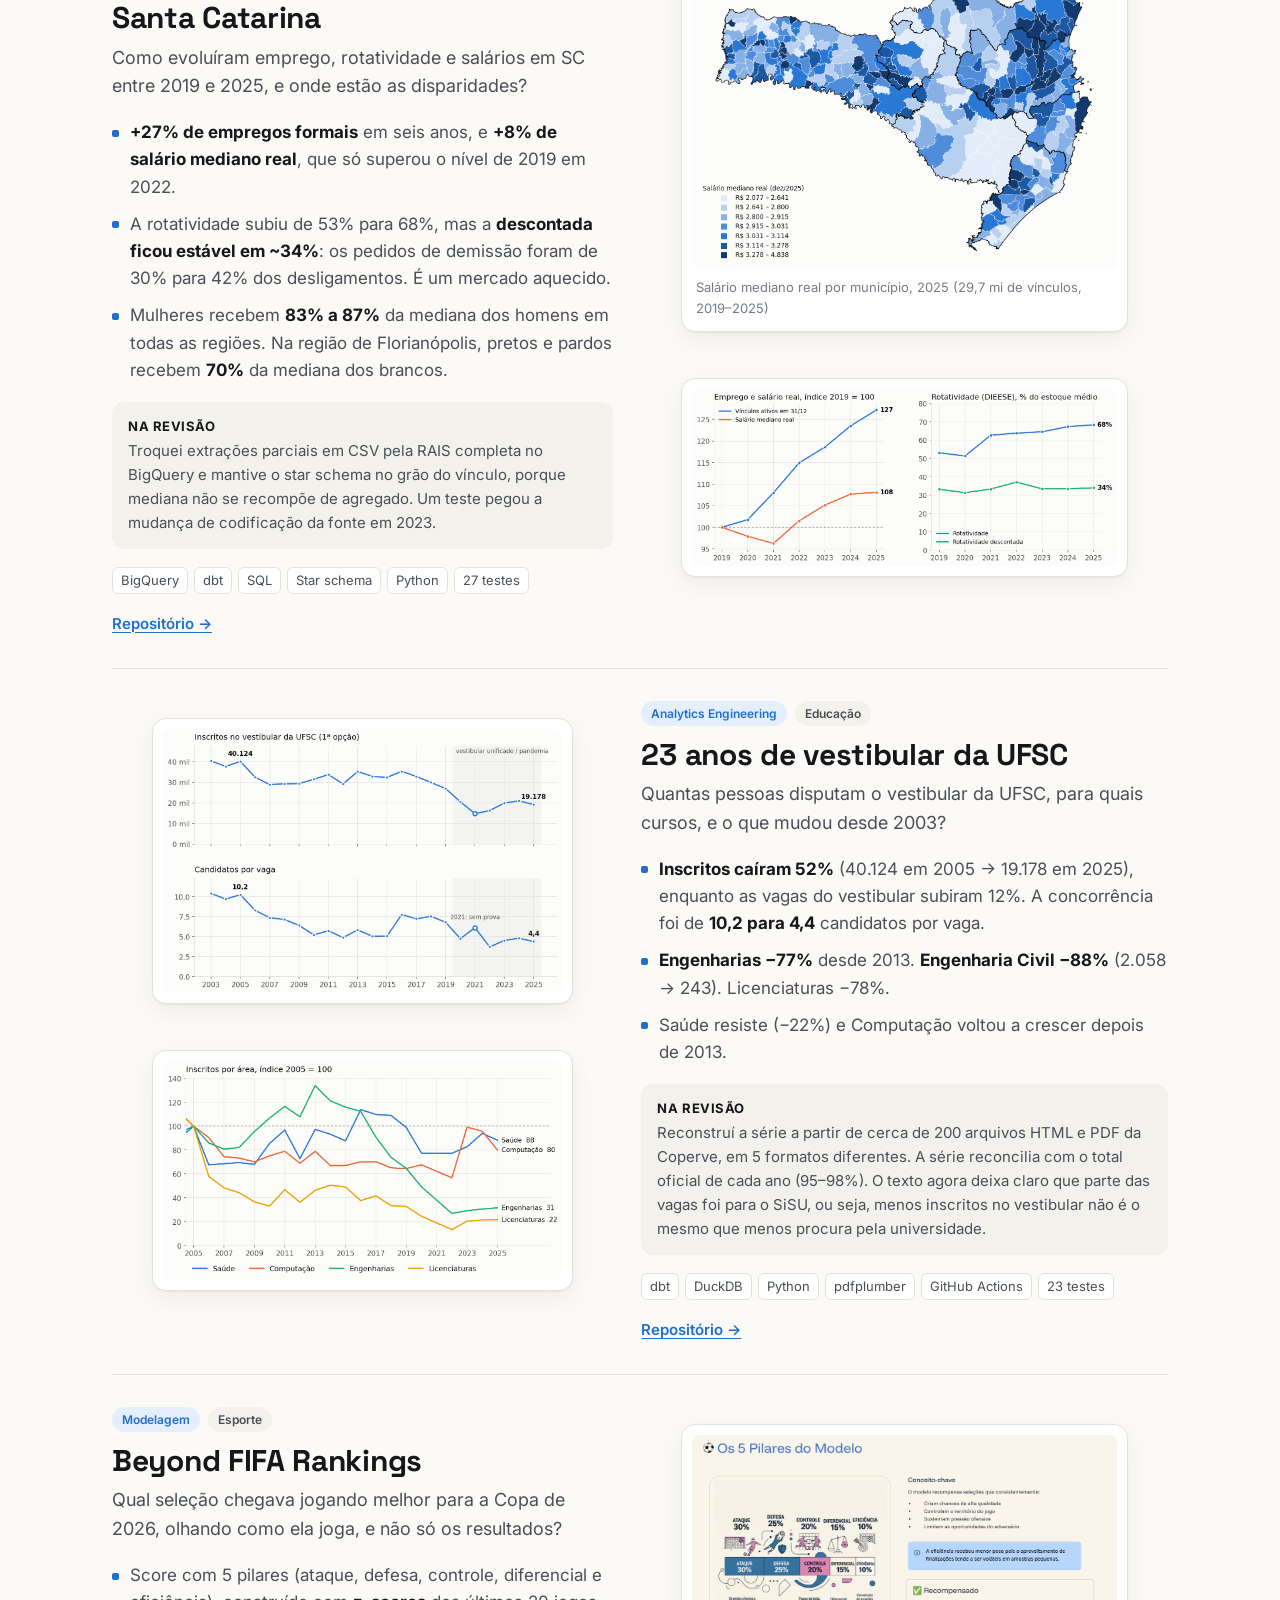
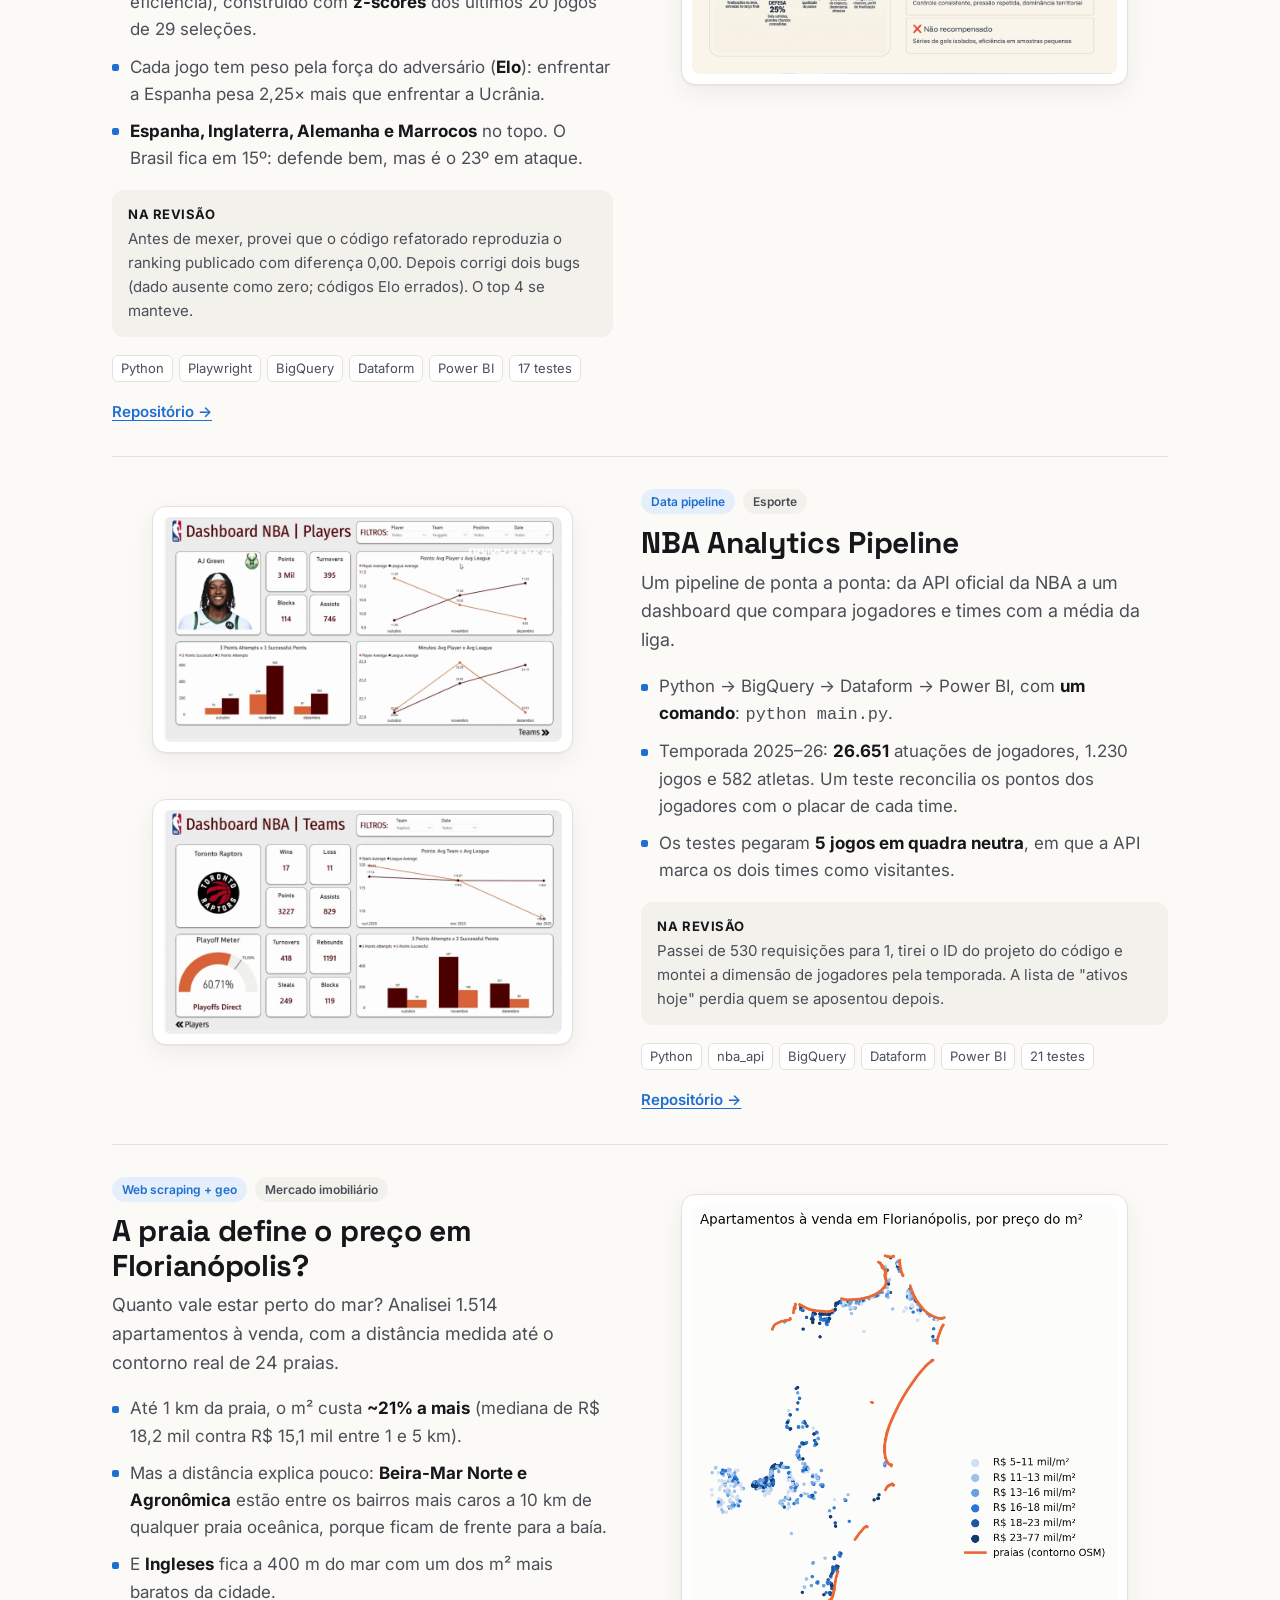
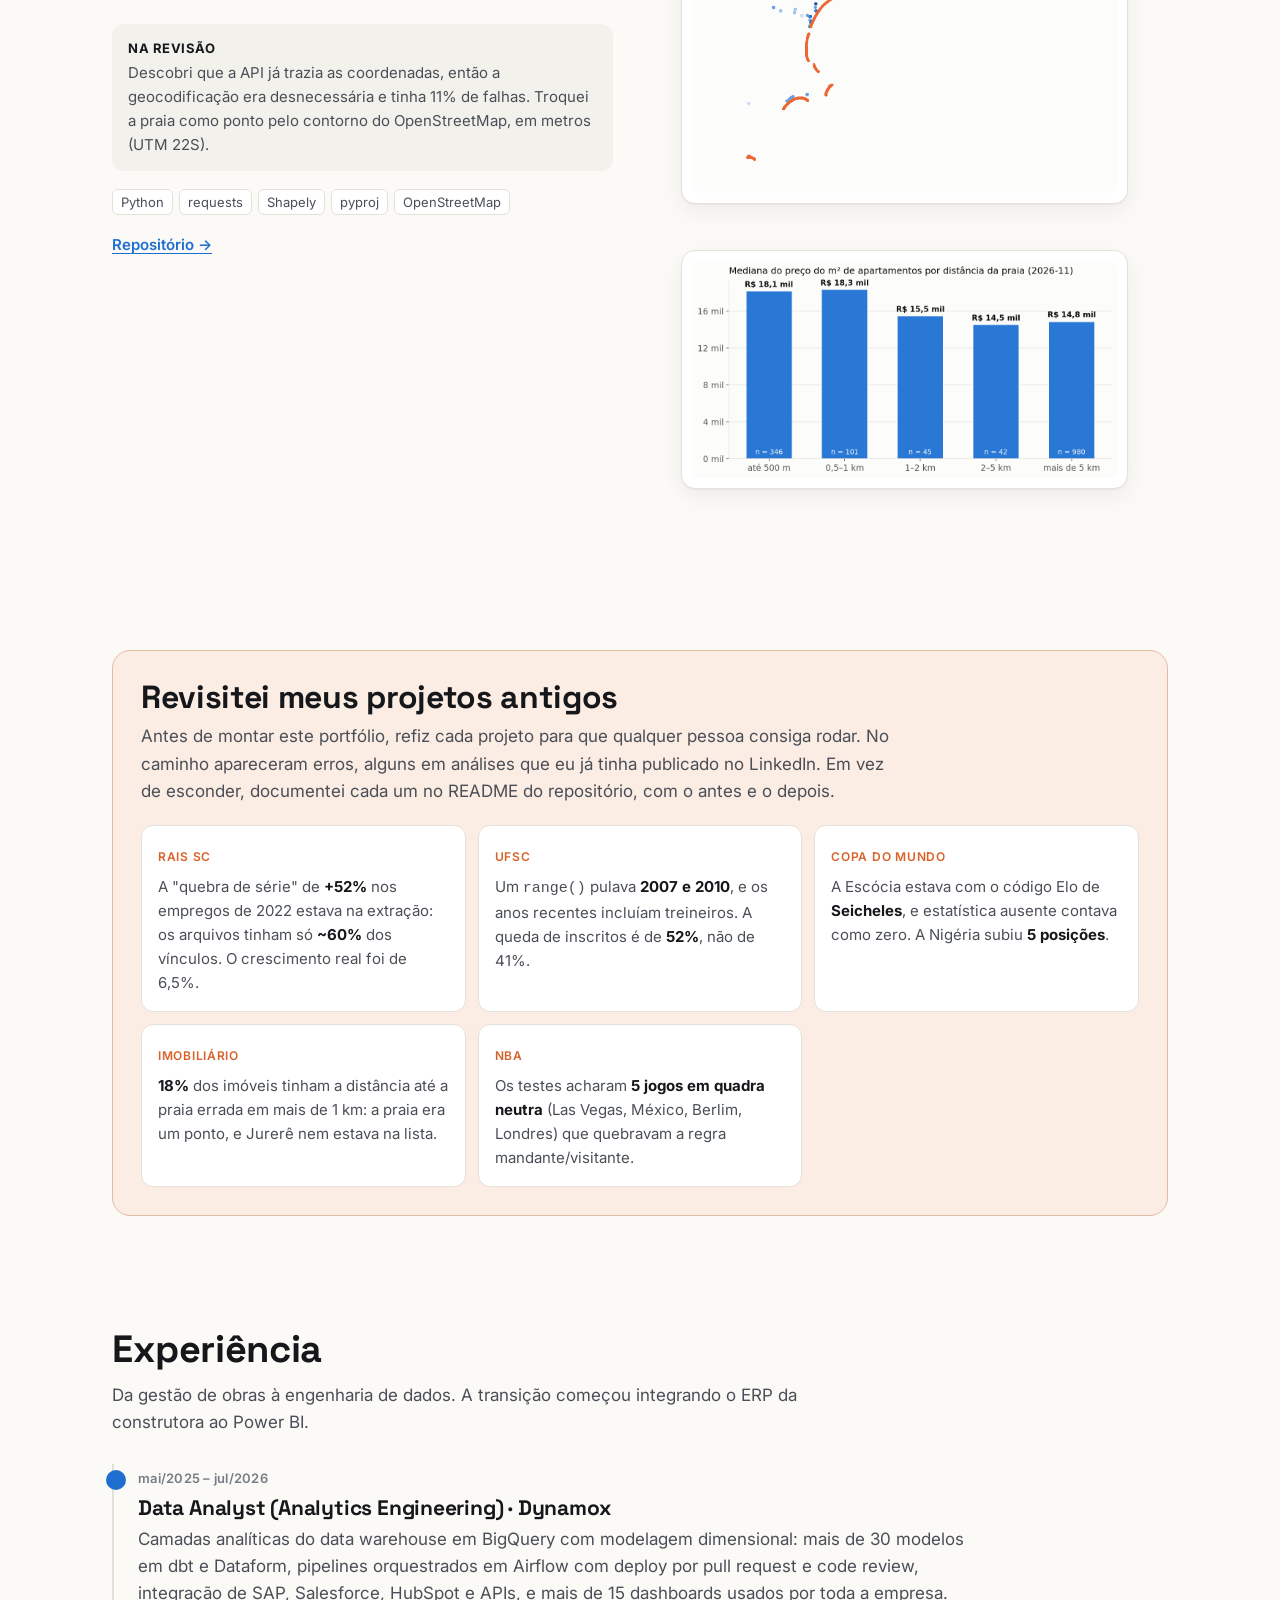
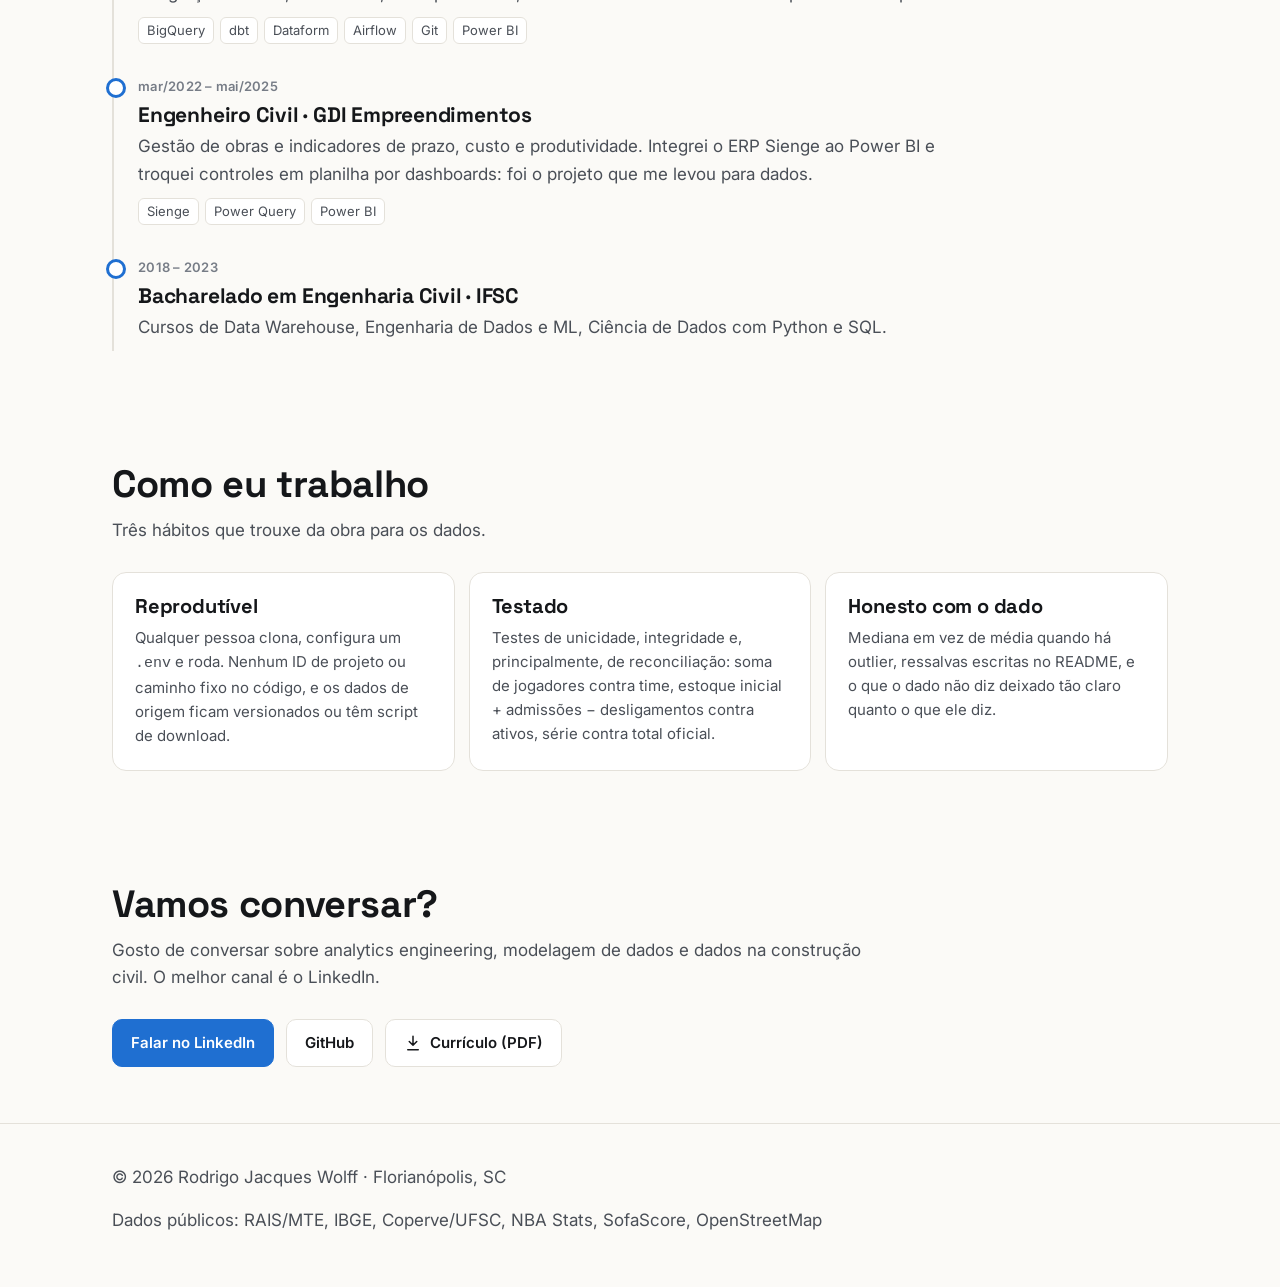
==== commit 4c76f796: "feat: CV download, social preview image, projects before review Co-Authored-By: Claude Opus 5.5 <nor" ====
--- a/index.html
+++ b/index.html
@@ -7,7 +7,12 @@
   <meta name="description" content="Engenheiro civil que virou Analytics Engineer. Cinco projetos de dados reprodutíveis, com testes automatizados: RAIS, UFSC, Copa do Mundo, NBA e mercado imobiliário.">
   <meta property="og:title" content="Rodrigo Jacques Wolff · Portfólio de Dados">
   <meta property="og:description" content="Cinco projetos de dados reprodutíveis e testados. Revisitei todos e corrigi o que estava errado.">
-  <meta property="og:image" content="https://rodrigojacquesw.github.io/assets/img/rais-mapa.png">
+  <meta property="og:image" content="https://rodrigojacquesw.github.io/assets/img/og.png">
+  <meta property="og:image:width" content="1200">
+  <meta property="og:image:height" content="630">
+  <meta property="og:url" content="https://rodrigojacquesw.github.io/">
+  <meta property="og:locale" content="pt_BR">
+  <meta name="twitter:card" content="summary_large_image">
   <meta property="og:type" content="website">
   <link rel="preconnect" href="https://fonts.googleapis.com">
   <link rel="preconnect" href="https://fonts.gstatic.com" crossorigin>
@@ -24,8 +29,8 @@
   <div class="wrap">
     <a class="brand" href="#">Rodrigo Jacques Wolff</a>
     <div class="nav-links">
+      <a href="#projetos" class="hide-xxs">Projetos</a>
       <a href="#revisao" class="hide-sm">Revisão</a>
-      <a href="#projetos" class="hide-xxs">Projetos</a>
       <a href="#experiencia" class="hide-sm">Experiência</a>
       <a href="#contato" class="hide-xs">Contato</a>
       <div class="lang" role="group" aria-label="Idioma / Language"><a href="index.html" hreflang="pt-BR" aria-current="true" aria-label="Português" title="Português"><svg viewBox="0 0 20 14" aria-hidden="true"><rect width="20" height="14" fill="#009c3b"/><path d="M10 1.6 18.2 7 10 12.4 1.8 7z" fill="#ffdf00"/><circle cx="10" cy="7" r="3.1" fill="#002776"/><path d="M7.1 6.3c1.9-.4 4-.1 5.8.9" stroke="#fff" stroke-width=".6" fill="none"/></svg></a><a href="en/index.html" hreflang="en" aria-label="English" title="English"><svg viewBox="0 0 20 14" aria-hidden="true"><rect width="20" height="14" fill="#b22234"/><path d="M0 1.6h20M0 3.75h20M0 5.9h20M0 8.05h20M0 10.2h20M0 12.35h20" stroke="#fff" stroke-width="1.08"/><rect width="9" height="7.55" fill="#3c3b6e"/></svg></a></div>
@@ -48,6 +53,7 @@
         <svg viewBox="0 0 24 24" fill="currentColor" aria-hidden="true"><path d="M4.98 3.5a2.5 2.5 0 1 1 0 5 2.5 2.5 0 0 1 0-5ZM3 9.75h4v11H3v-11Zm6.5 0h3.8v1.5h.06c.53-1 1.83-2.05 3.77-2.05 4.03 0 4.77 2.65 4.77 6.1v5.45h-4v-4.83c0-1.15-.02-2.63-1.6-2.63-1.6 0-1.85 1.25-1.85 2.55v4.91h-4v-11Z"/></svg>LinkedIn</a>
       <a class="btn" href="https://github.com/RodrigoJacquesW" target="_blank" rel="noopener">
         <svg viewBox="0 0 24 24" fill="currentColor" aria-hidden="true"><path d="M12 .5A11.5 11.5 0 0 0 8.36 22.9c.58.1.79-.25.79-.56v-2c-3.2.7-3.88-1.37-3.88-1.37-.53-1.33-1.28-1.69-1.28-1.69-1.05-.71.08-.7.08-.7 1.16.08 1.77 1.19 1.77 1.19 1.03 1.76 2.7 1.25 3.36.96.1-.75.4-1.25.73-1.54-2.56-.29-5.25-1.28-5.25-5.68 0-1.26.45-2.28 1.19-3.09-.12-.29-.52-1.46.11-3.05 0 0 .97-.31 3.17 1.18a11 11 0 0 1 5.77 0c2.2-1.49 3.17-1.18 3.17-1.18.63 1.59.23 2.76.11 3.05.74.81 1.19 1.83 1.19 3.09 0 4.41-2.7 5.38-5.27 5.67.41.36.78 1.06.78 2.14v3.17c0 .31.21.67.8.56A11.5 11.5 0 0 0 12 .5Z"/></svg>GitHub</a>
+      <a class="btn" href="assets/Curriculo-Rodrigo-Jacques-Wolff.pdf" target="_blank" rel="noopener"><svg viewBox="0 0 24 24" fill="none" stroke="currentColor" stroke-width="2" stroke-linecap="round" stroke-linejoin="round" aria-hidden="true"><path d="M12 3v12M7 10l5 5 5-5M5 21h14"/></svg>Currículo (PDF)</a>
     </div>
     </div>
     <figure class="portrait"><img src="assets/img/rodrigo.jpg" alt="Foto de Rodrigo Jacques Wolff" width="480" height="480"></figure>
@@ -79,6 +85,115 @@
   </div>
 </section>
 <!-- stack:end -->
+
+<section id="projetos">
+  <div class="wrap">
+    <div class="section-head">
+      <h2>Projetos</h2>
+      <p>Dados públicos, perguntas concretas e números conferidos no dado real. Cada projeto tem um README com método, testes e limitações.</p>
+    </div>
+
+    <article class="case" id="rais">
+      <div>
+        <div class="tags"><span class="tag">Analytics Engineering</span><span class="tag alt">Dados públicos</span></div>
+        <h3>Mercado de trabalho formal em Santa Catarina</h3>
+        <p class="q">Como evoluíram emprego, rotatividade e salários em SC entre 2019 e 2025, e onde estão as disparidades?</p>
+        <ul class="findings">
+          <li><b>+27% de empregos formais</b> em seis anos, e <b>+8% de salário mediano real</b>, que só superou o nível de 2019 em 2022.</li>
+          <li>A rotatividade subiu de 53% para 68%, mas a <b>descontada ficou estável em ~34%</b>: os pedidos de demissão foram de 30% para 42% dos desligamentos. É um mercado aquecido.</li>
+          <li>Mulheres recebem <b>83% a 87%</b> da mediana dos homens em todas as regiões. Na região de Florianópolis, pretos e pardos recebem <b>70%</b> da mediana dos brancos.</li>
+        </ul>
+        <div class="fixed"><strong>Na revisão</strong>Troquei extrações parciais em CSV pela RAIS completa no BigQuery e mantive o star schema no grão do vínculo, porque mediana não se recompõe de agregado. Um teste pegou a mudança de codificação da fonte em 2023.</div>
+        <div class="stack"><span>BigQuery</span><span>dbt</span><span>SQL</span><span>Star schema</span><span>Python</span><span>27 testes</span></div>
+        <div class="links"><a href="https://github.com/RodrigoJacquesW/rais-sc-labor-market" target="_blank" rel="noopener">Repositório →</a></div>
+      </div>
+      <div class="case-media">
+        <figure class="shot"><a href="assets/img/rais-mapa.png" target="_blank"><img src="assets/img/rais-mapa.png" alt="Mapa de Santa Catarina com o salário mediano por município em 2025" loading="lazy"></a><figcaption>Salário mediano real por município, 2025 (29,7 mi de vínculos, 2019–2025)</figcaption></figure>
+        <figure class="shot"><a href="assets/img/rais-series.png" target="_blank"><img src="assets/img/rais-series.png" alt="Índice de emprego e salário real, e rotatividade bruta e descontada" loading="lazy"></a></figure>
+      </div>
+    </article>
+
+    <article class="case flip" id="ufsc">
+      <div>
+        <div class="tags"><span class="tag">Analytics Engineering</span><span class="tag alt">Educação</span></div>
+        <h3>23 anos de vestibular da UFSC</h3>
+        <p class="q">Quantas pessoas disputam o vestibular da UFSC, para quais cursos, e o que mudou desde 2003?</p>
+        <ul class="findings">
+          <li><b>Inscritos caíram 52%</b> (40.124 em 2005 → 19.178 em 2025), enquanto as vagas do vestibular subiram 12%. A concorrência foi de <b>10,2 para 4,4</b> candidatos por vaga.</li>
+          <li><b>Engenharias −77%</b> desde 2013. <b>Engenharia Civil −88%</b> (2.058 → 243). Licenciaturas −78%.</li>
+          <li>Saúde resiste (−22%) e Computação voltou a crescer depois de 2013.</li>
+        </ul>
+        <div class="fixed"><strong>Na revisão</strong>Reconstruí a série a partir de cerca de 200 arquivos HTML e PDF da Coperve, em 5 formatos diferentes. A série reconcilia com o total oficial de cada ano (95–98%). O texto agora deixa claro que parte das vagas foi para o SiSU, ou seja, menos inscritos no vestibular não é o mesmo que menos procura pela universidade.</div>
+        <div class="stack"><span>dbt</span><span>DuckDB</span><span>Python</span><span>pdfplumber</span><span>GitHub Actions</span><span>23 testes</span></div>
+        <div class="links"><a href="https://github.com/RodrigoJacquesW/UFSC_data_analysis" target="_blank" rel="noopener">Repositório →</a></div>
+      </div>
+      <div class="case-media">
+        <figure class="shot"><a href="assets/img/ufsc-inscritos.png" target="_blank"><img src="assets/img/ufsc-inscritos.png" alt="Inscritos e candidatos por vaga no vestibular da UFSC, 2003 a 2025" loading="lazy"></a></figure>
+        <figure class="shot"><a href="assets/img/ufsc-areas.png" target="_blank"><img src="assets/img/ufsc-areas.png" alt="Inscritos por área, índice 2005 = 100" loading="lazy"></a></figure>
+      </div>
+    </article>
+
+    <article class="case" id="copa">
+      <div>
+        <div class="tags"><span class="tag">Modelagem</span><span class="tag alt">Esporte</span></div>
+        <h3>Beyond FIFA Rankings</h3>
+        <p class="q">Qual seleção chegava jogando melhor para a Copa de 2026, olhando como ela joga, e não só os resultados?</p>
+        <ul class="findings">
+          <li>Score com 5 pilares (ataque, defesa, controle, diferencial e eficiência), construído com <b>z-scores</b> dos últimos 20 jogos de 29 seleções.</li>
+          <li>Cada jogo tem peso pela força do adversário (<b>Elo</b>): enfrentar a Espanha pesa 2,25× mais que enfrentar a Ucrânia.</li>
+          <li><b>Espanha, Inglaterra, Alemanha e Marrocos</b> no topo. O Brasil fica em 15º: defende bem, mas é o 23º em ataque.</li>
+        </ul>
+        <div class="fixed"><strong>Na revisão</strong>Antes de mexer, provei que o código refatorado reproduzia o ranking publicado com diferença 0,00. Depois corrigi dois bugs (dado ausente como zero; códigos Elo errados). O top 4 se manteve.</div>
+        <div class="stack"><span>Python</span><span>Playwright</span><span>BigQuery</span><span>Dataform</span><span>Power BI</span><span>17 testes</span></div>
+        <div class="links"><a href="https://github.com/RodrigoJacquesW/selection-world-cup-analytics" target="_blank" rel="noopener">Repositório →</a></div>
+      </div>
+      <div class="case-media">
+        <figure class="shot"><a href="assets/img/copa-pilares.png" target="_blank"><img src="assets/img/copa-pilares.png" alt="Os cinco pilares do modelo e seus pesos" loading="lazy"></a></figure>
+      </div>
+    </article>
+
+    <article class="case flip" id="nba">
+      <div>
+        <div class="tags"><span class="tag">Data pipeline</span><span class="tag alt">Esporte</span></div>
+        <h3>NBA Analytics Pipeline</h3>
+        <p class="q">Um pipeline de ponta a ponta: da API oficial da NBA a um dashboard que compara jogadores e times com a média da liga.</p>
+        <ul class="findings">
+          <li>Python → BigQuery → Dataform → Power BI, com <b>um comando</b>: <code>python main.py</code>.</li>
+          <li>Temporada 2025–26: <b>26.651</b> atuações de jogadores, 1.230 jogos e 582 atletas. Um teste reconcilia os pontos dos jogadores com o placar de cada time.</li>
+          <li>Os testes pegaram <b>5 jogos em quadra neutra</b>, em que a API marca os dois times como visitantes.</li>
+        </ul>
+        <div class="fixed"><strong>Na revisão</strong>Passei de 530 requisições para 1, tirei o ID do projeto do código e montei a dimensão de jogadores pela temporada. A lista de "ativos hoje" perdia quem se aposentou depois.</div>
+        <div class="stack"><span>Python</span><span>nba_api</span><span>BigQuery</span><span>Dataform</span><span>Power BI</span><span>21 testes</span></div>
+        <div class="links"><a href="https://github.com/RodrigoJacquesW/nba_project" target="_blank" rel="noopener">Repositório →</a></div>
+      </div>
+      <div class="case-media">
+        <figure class="shot"><a href="assets/img/nba-players.jpg" target="_blank"><img src="assets/img/nba-players.jpg" alt="Dashboard de jogadores da NBA no Power BI" loading="lazy"></a></figure>
+        <figure class="shot"><a href="assets/img/nba-teams.jpg" target="_blank"><img src="assets/img/nba-teams.jpg" alt="Dashboard de times da NBA no Power BI" loading="lazy"></a></figure>
+      </div>
+    </article>
+
+    <article class="case" id="imoveis">
+      <div>
+        <div class="tags"><span class="tag">Web scraping + geo</span><span class="tag alt">Mercado imobiliário</span></div>
+        <h3>A praia define o preço em Florianópolis?</h3>
+        <p class="q">Quanto vale estar perto do mar? Analisei 1.514 apartamentos à venda, com a distância medida até o contorno real de 24 praias.</p>
+        <ul class="findings">
+          <li>Até 1 km da praia, o m² custa <b>~21% a mais</b> (mediana de R$ 18,2 mil contra R$ 15,1 mil entre 1 e 5 km).</li>
+          <li>Mas a distância explica pouco: <b>Beira-Mar Norte e Agronômica</b> estão entre os bairros mais caros a 10 km de qualquer praia oceânica, porque ficam de frente para a baía.</li>
+          <li>E <b>Ingleses</b> fica a 400 m do mar com um dos m² mais baratos da cidade.</li>
+        </ul>
+        <div class="fixed"><strong>Na revisão</strong>Descobri que a API já trazia as coordenadas, então a geocodificação era desnecessária e tinha 11% de falhas. Troquei a praia como ponto pelo contorno do OpenStreetMap, em metros (UTM 22S).</div>
+        <div class="stack"><span>Python</span><span>requests</span><span>Shapely</span><span>pyproj</span><span>OpenStreetMap</span></div>
+        <div class="links"><a href="https://github.com/RodrigoJacquesW/WebScraping-Analise-Imobiliaria-Florianopolis" target="_blank" rel="noopener">Repositório →</a></div>
+      </div>
+      <div class="case-media">
+        <figure class="shot"><a href="assets/img/imoveis-mapa.png" target="_blank"><img src="assets/img/imoveis-mapa.png" alt="Mapa dos apartamentos à venda em Florianópolis coloridos por preço do metro quadrado" loading="lazy"></a></figure>
+        <figure class="shot"><a href="assets/img/imoveis-distancia.png" target="_blank"><img src="assets/img/imoveis-distancia.png" alt="Mediana do preço do m² por faixa de distância da praia" loading="lazy"></a></figure>
+      </div>
+    </article>
+
+  </div>
+</section>
 
 <section id="revisao">
   <div class="wrap">
@@ -93,115 +208,6 @@
         <div class="bug"><span class="proj">NBA</span><p>Os testes acharam <b>5 jogos em quadra neutra</b> (Las Vegas, México, Berlim, Londres) que quebravam a regra mandante/visitante.</p></div>
       </div>
     </div>
-  </div>
-</section>
-
-<section id="projetos">
-  <div class="wrap">
-    <div class="section-head">
-      <h2>Projetos</h2>
-      <p>Dados públicos, perguntas concretas e números conferidos no dado real. Cada projeto tem um README com método, testes e limitações.</p>
-    </div>
-
-    <article class="case" id="rais">
-      <div>
-        <div class="tags"><span class="tag">Analytics Engineering</span><span class="tag alt">Dados públicos</span></div>
-        <h3>Mercado de trabalho formal em Santa Catarina</h3>
-        <p class="q">Como evoluíram emprego, rotatividade e salários em SC entre 2019 e 2025, e onde estão as disparidades?</p>
-        <ul class="findings">
-          <li><b>+27% de empregos formais</b> em seis anos, e <b>+8% de salário mediano real</b>, que só superou o nível de 2019 em 2022.</li>
-          <li>A rotatividade subiu de 53% para 68%, mas a <b>descontada ficou estável em ~34%</b>: os pedidos de demissão foram de 30% para 42% dos desligamentos. É um mercado aquecido.</li>
-          <li>Mulheres recebem <b>83% a 87%</b> da mediana dos homens em todas as regiões. Na região de Florianópolis, pretos e pardos recebem <b>70%</b> da mediana dos brancos.</li>
-        </ul>
-        <div class="fixed"><strong>Na revisão</strong>Troquei extrações parciais em CSV pela RAIS completa no BigQuery e mantive o star schema no grão do vínculo, porque mediana não se recompõe de agregado. Um teste pegou a mudança de codificação da fonte em 2023.</div>
-        <div class="stack"><span>BigQuery</span><span>dbt</span><span>SQL</span><span>Star schema</span><span>Python</span><span>27 testes</span></div>
-        <div class="links"><a href="https://github.com/RodrigoJacquesW/rais-sc-labor-market" target="_blank" rel="noopener">Repositório →</a></div>
-      </div>
-      <div class="case-media">
-        <figure class="shot"><a href="assets/img/rais-mapa.png" target="_blank"><img src="assets/img/rais-mapa.png" alt="Mapa de Santa Catarina com o salário mediano por município em 2025" loading="lazy"></a><figcaption>Salário mediano real por município, 2025 (29,7 mi de vínculos, 2019–2025)</figcaption></figure>
-        <figure class="shot"><a href="assets/img/rais-series.png" target="_blank"><img src="assets/img/rais-series.png" alt="Índice de emprego e salário real, e rotatividade bruta e descontada" loading="lazy"></a></figure>
-      </div>
-    </article>
-
-    <article class="case flip" id="ufsc">
-      <div>
-        <div class="tags"><span class="tag">Analytics Engineering</span><span class="tag alt">Educação</span></div>
-        <h3>23 anos de vestibular da UFSC</h3>
-        <p class="q">Quantas pessoas disputam o vestibular da UFSC, para quais cursos, e o que mudou desde 2003?</p>
-        <ul class="findings">
-          <li><b>Inscritos caíram 52%</b> (40.124 em 2005 → 19.178 em 2025), enquanto as vagas do vestibular subiram 12%. A concorrência foi de <b>10,2 para 4,4</b> candidatos por vaga.</li>
-          <li><b>Engenharias −77%</b> desde 2013. <b>Engenharia Civil −88%</b> (2.058 → 243). Licenciaturas −78%.</li>
-          <li>Saúde resiste (−22%) e Computação voltou a crescer depois de 2013.</li>
-        </ul>
-        <div class="fixed"><strong>Na revisão</strong>Reconstruí a série a partir de cerca de 200 arquivos HTML e PDF da Coperve, em 5 formatos diferentes. A série reconcilia com o total oficial de cada ano (95–98%). O texto agora deixa claro que parte das vagas foi para o SiSU, ou seja, menos inscritos no vestibular não é o mesmo que menos procura pela universidade.</div>
-        <div class="stack"><span>dbt</span><span>DuckDB</span><span>Python</span><span>pdfplumber</span><span>GitHub Actions</span><span>23 testes</span></div>
-        <div class="links"><a href="https://github.com/RodrigoJacquesW/UFSC_data_analysis" target="_blank" rel="noopener">Repositório →</a></div>
-      </div>
-      <div class="case-media">
-        <figure class="shot"><a href="assets/img/ufsc-inscritos.png" target="_blank"><img src="assets/img/ufsc-inscritos.png" alt="Inscritos e candidatos por vaga no vestibular da UFSC, 2003 a 2025" loading="lazy"></a></figure>
-        <figure class="shot"><a href="assets/img/ufsc-areas.png" target="_blank"><img src="assets/img/ufsc-areas.png" alt="Inscritos por área, índice 2005 = 100" loading="lazy"></a></figure>
-      </div>
-    </article>
-
-    <article class="case" id="copa">
-      <div>
-        <div class="tags"><span class="tag">Modelagem</span><span class="tag alt">Esporte</span></div>
-        <h3>Beyond FIFA Rankings</h3>
-        <p class="q">Qual seleção chegava jogando melhor para a Copa de 2026, olhando como ela joga, e não só os resultados?</p>
-        <ul class="findings">
-          <li>Score com 5 pilares (ataque, defesa, controle, diferencial e eficiência), construído com <b>z-scores</b> dos últimos 20 jogos de 29 seleções.</li>
-          <li>Cada jogo tem peso pela força do adversário (<b>Elo</b>): enfrentar a Espanha pesa 2,25× mais que enfrentar a Ucrânia.</li>
-          <li><b>Espanha, Inglaterra, Alemanha e Marrocos</b> no topo. O Brasil fica em 15º: defende bem, mas é o 23º em ataque.</li>
-        </ul>
-        <div class="fixed"><strong>Na revisão</strong>Antes de mexer, provei que o código refatorado reproduzia o ranking publicado com diferença 0,00. Depois corrigi dois bugs (dado ausente como zero; códigos Elo errados). O top 4 se manteve.</div>
-        <div class="stack"><span>Python</span><span>Playwright</span><span>BigQuery</span><span>Dataform</span><span>Power BI</span><span>17 testes</span></div>
-        <div class="links"><a href="https://github.com/RodrigoJacquesW/selection-world-cup-analytics" target="_blank" rel="noopener">Repositório →</a></div>
-      </div>
-      <div class="case-media">
-        <figure class="shot"><a href="assets/img/copa-pilares.png" target="_blank"><img src="assets/img/copa-pilares.png" alt="Os cinco pilares do modelo e seus pesos" loading="lazy"></a></figure>
-      </div>
-    </article>
-
-    <article class="case flip" id="nba">
-      <div>
-        <div class="tags"><span class="tag">Data pipeline</span><span class="tag alt">Esporte</span></div>
-        <h3>NBA Analytics Pipeline</h3>
-        <p class="q">Um pipeline de ponta a ponta: da API oficial da NBA a um dashboard que compara jogadores e times com a média da liga.</p>
-        <ul class="findings">
-          <li>Python → BigQuery → Dataform → Power BI, com <b>um comando</b>: <code>python main.py</code>.</li>
-          <li>Temporada 2025–26: <b>26.651</b> atuações de jogadores, 1.230 jogos e 582 atletas. Um teste reconcilia os pontos dos jogadores com o placar de cada time.</li>
-          <li>Os testes pegaram <b>5 jogos em quadra neutra</b>, em que a API marca os dois times como visitantes.</li>
-        </ul>
-        <div class="fixed"><strong>Na revisão</strong>Passei de 530 requisições para 1, tirei o ID do projeto do código e montei a dimensão de jogadores pela temporada. A lista de "ativos hoje" perdia quem se aposentou depois.</div>
-        <div class="stack"><span>Python</span><span>nba_api</span><span>BigQuery</span><span>Dataform</span><span>Power BI</span><span>21 testes</span></div>
-        <div class="links"><a href="https://github.com/RodrigoJacquesW/nba_project" target="_blank" rel="noopener">Repositório →</a></div>
-      </div>
-      <div class="case-media">
-        <figure class="shot"><a href="assets/img/nba-players.jpg" target="_blank"><img src="assets/img/nba-players.jpg" alt="Dashboard de jogadores da NBA no Power BI" loading="lazy"></a></figure>
-        <figure class="shot"><a href="assets/img/nba-teams.jpg" target="_blank"><img src="assets/img/nba-teams.jpg" alt="Dashboard de times da NBA no Power BI" loading="lazy"></a></figure>
-      </div>
-    </article>
-
-    <article class="case" id="imoveis">
-      <div>
-        <div class="tags"><span class="tag">Web scraping + geo</span><span class="tag alt">Mercado imobiliário</span></div>
-        <h3>A praia define o preço em Florianópolis?</h3>
-        <p class="q">Quanto vale estar perto do mar? Analisei 1.514 apartamentos à venda, com a distância medida até o contorno real de 24 praias.</p>
-        <ul class="findings">
-          <li>Até 1 km da praia, o m² custa <b>~21% a mais</b> (mediana de R$ 18,2 mil contra R$ 15,1 mil entre 1 e 5 km).</li>
-          <li>Mas a distância explica pouco: <b>Beira-Mar Norte e Agronômica</b> estão entre os bairros mais caros a 10 km de qualquer praia oceânica, porque ficam de frente para a baía.</li>
-          <li>E <b>Ingleses</b> fica a 400 m do mar com um dos m² mais baratos da cidade.</li>
-        </ul>
-        <div class="fixed"><strong>Na revisão</strong>Descobri que a API já trazia as coordenadas, então a geocodificação era desnecessária e tinha 11% de falhas. Troquei a praia como ponto pelo contorno do OpenStreetMap, em metros (UTM 22S).</div>
-        <div class="stack"><span>Python</span><span>requests</span><span>Shapely</span><span>pyproj</span><span>OpenStreetMap</span></div>
-        <div class="links"><a href="https://github.com/RodrigoJacquesW/WebScraping-Analise-Imobiliaria-Florianopolis" target="_blank" rel="noopener">Repositório →</a></div>
-      </div>
-      <div class="case-media">
-        <figure class="shot"><a href="assets/img/imoveis-mapa.png" target="_blank"><img src="assets/img/imoveis-mapa.png" alt="Mapa dos apartamentos à venda em Florianópolis coloridos por preço do metro quadrado" loading="lazy"></a></figure>
-        <figure class="shot"><a href="assets/img/imoveis-distancia.png" target="_blank"><img src="assets/img/imoveis-distancia.png" alt="Mediana do preço do m² por faixa de distância da praia" loading="lazy"></a></figure>
-      </div>
-    </article>
-
   </div>
 </section>
 
@@ -256,6 +262,7 @@
     <div class="btns">
       <a class="btn primary" href="https://www.linkedin.com/in/rodrigo-jacques-wolff/" target="_blank" rel="noopener">Falar no LinkedIn</a>
       <a class="btn" href="https://github.com/RodrigoJacquesW" target="_blank" rel="noopener">GitHub</a>
+      <a class="btn" href="assets/Curriculo-Rodrigo-Jacques-Wolff.pdf" target="_blank" rel="noopener"><svg viewBox="0 0 24 24" fill="none" stroke="currentColor" stroke-width="2" stroke-linecap="round" stroke-linejoin="round" aria-hidden="true"><path d="M12 3v12M7 10l5 5 5-5M5 21h14"/></svg>Currículo (PDF)</a>
     </div>
   </div>
 </section>
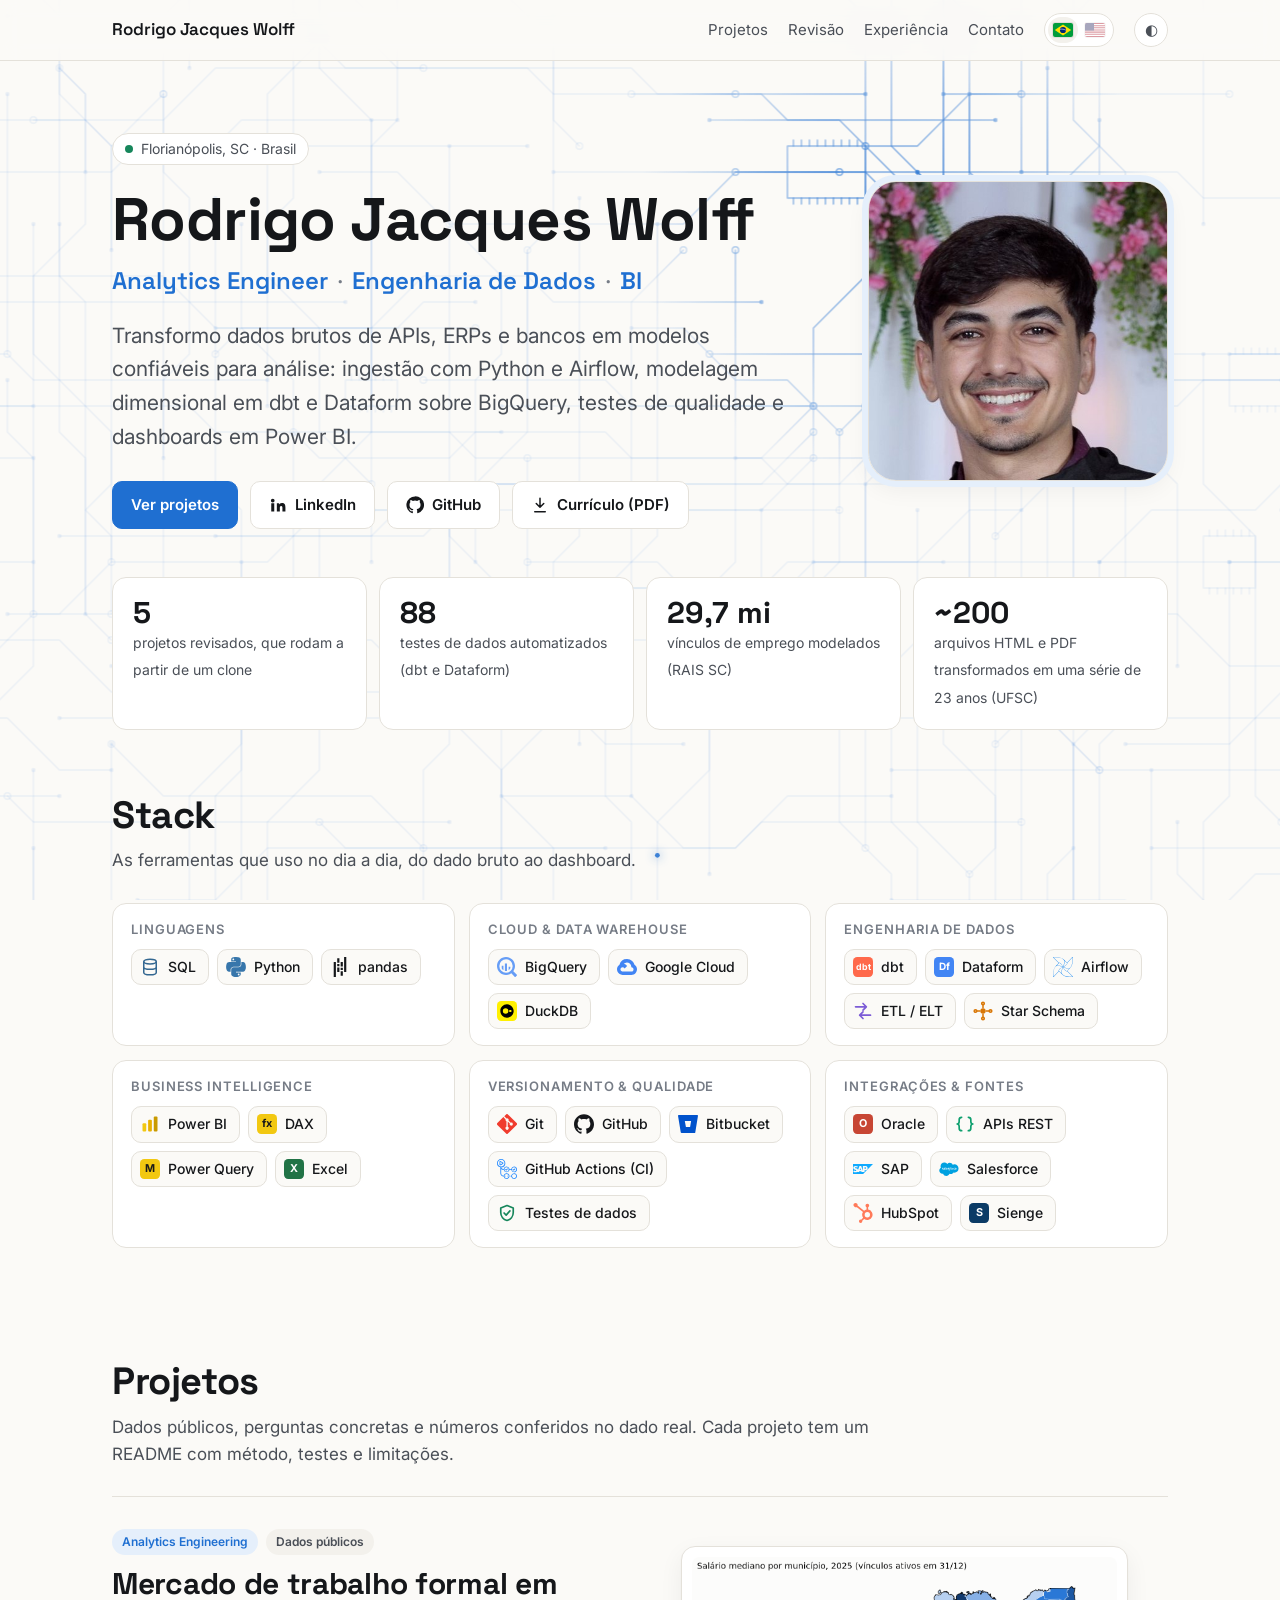
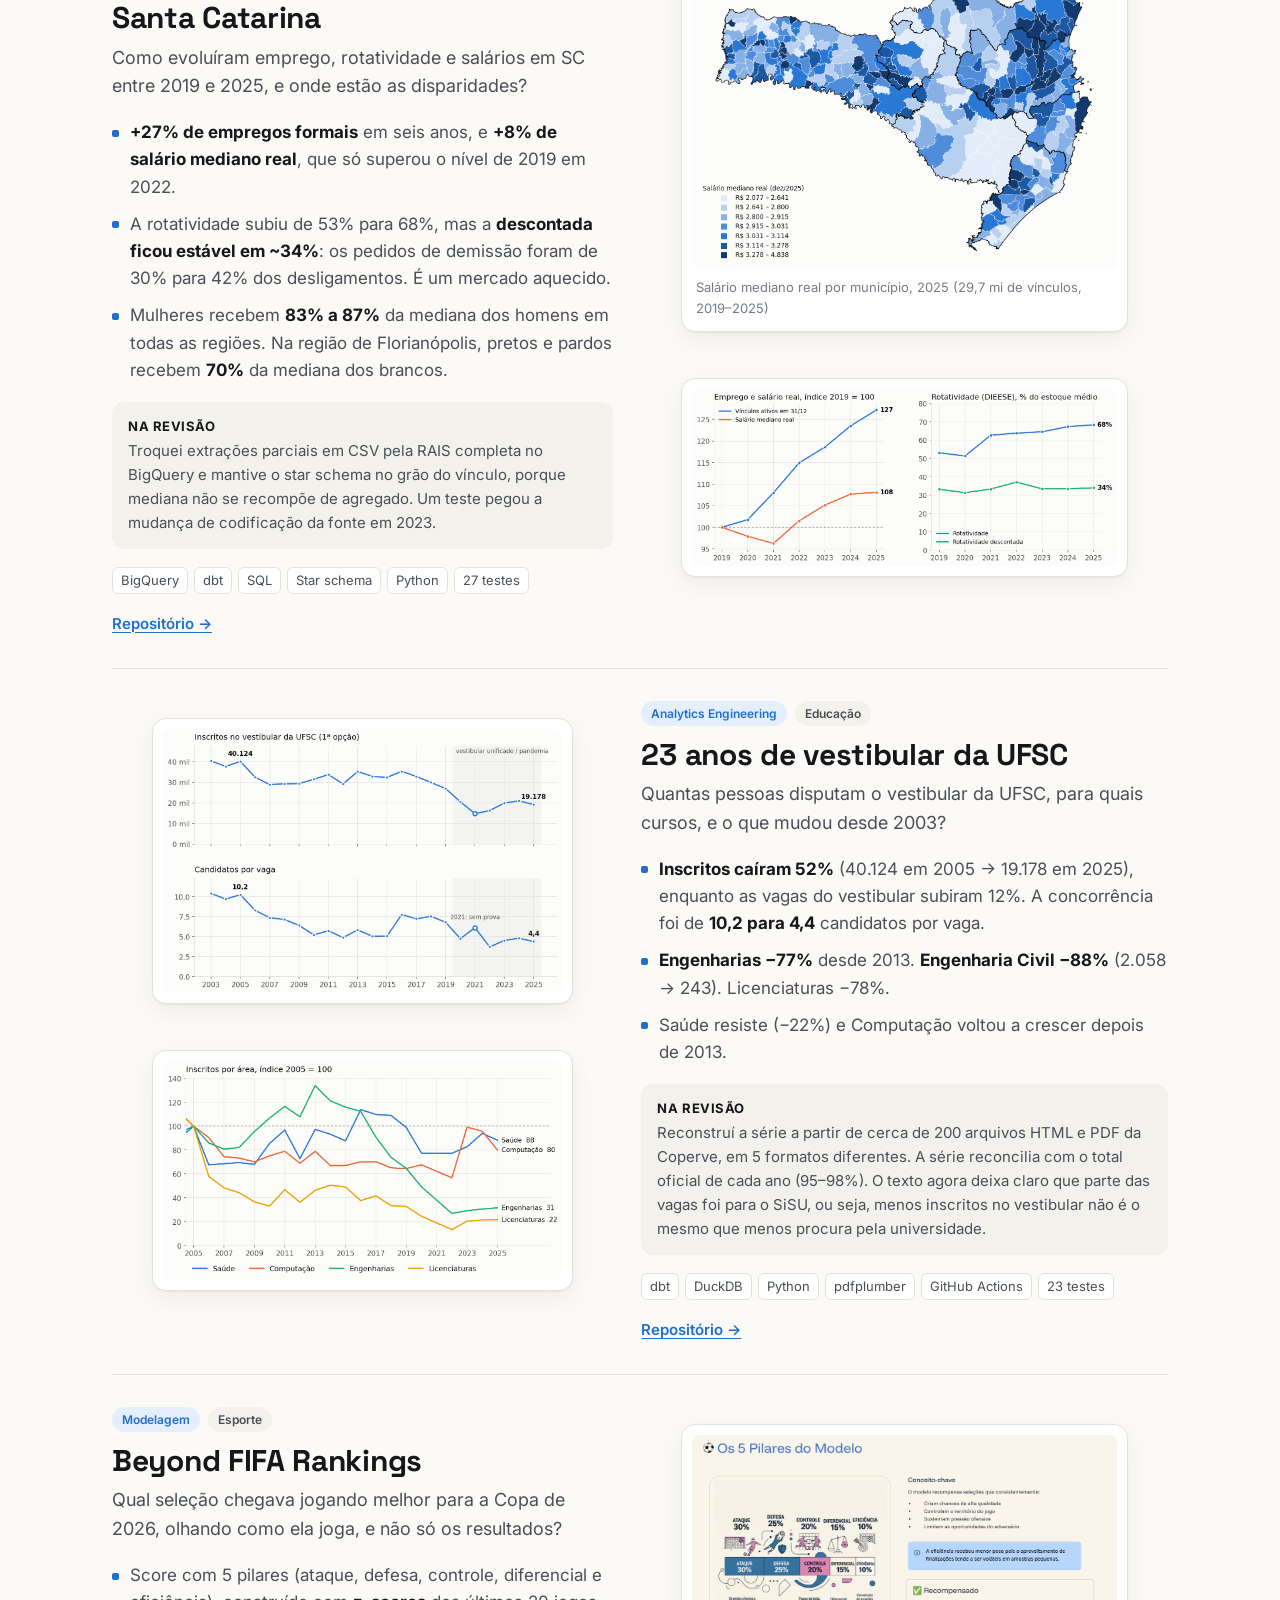
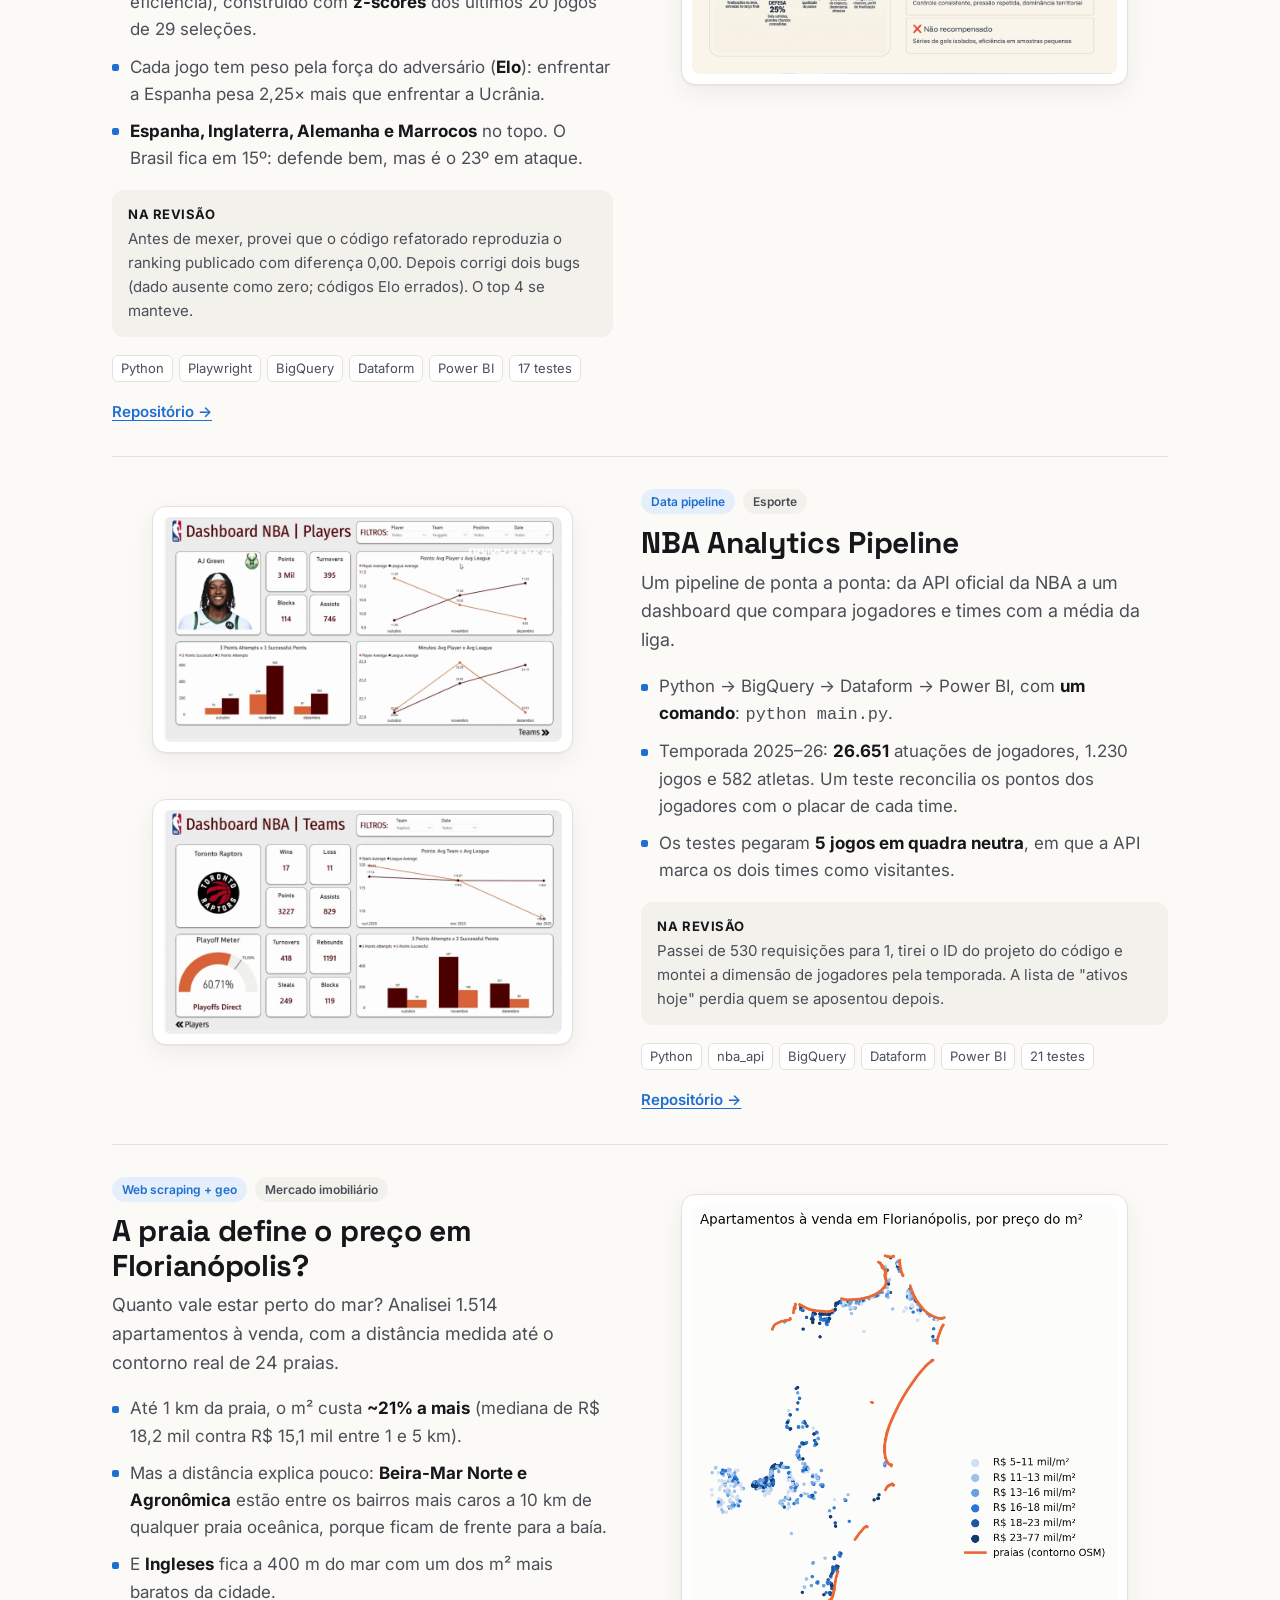
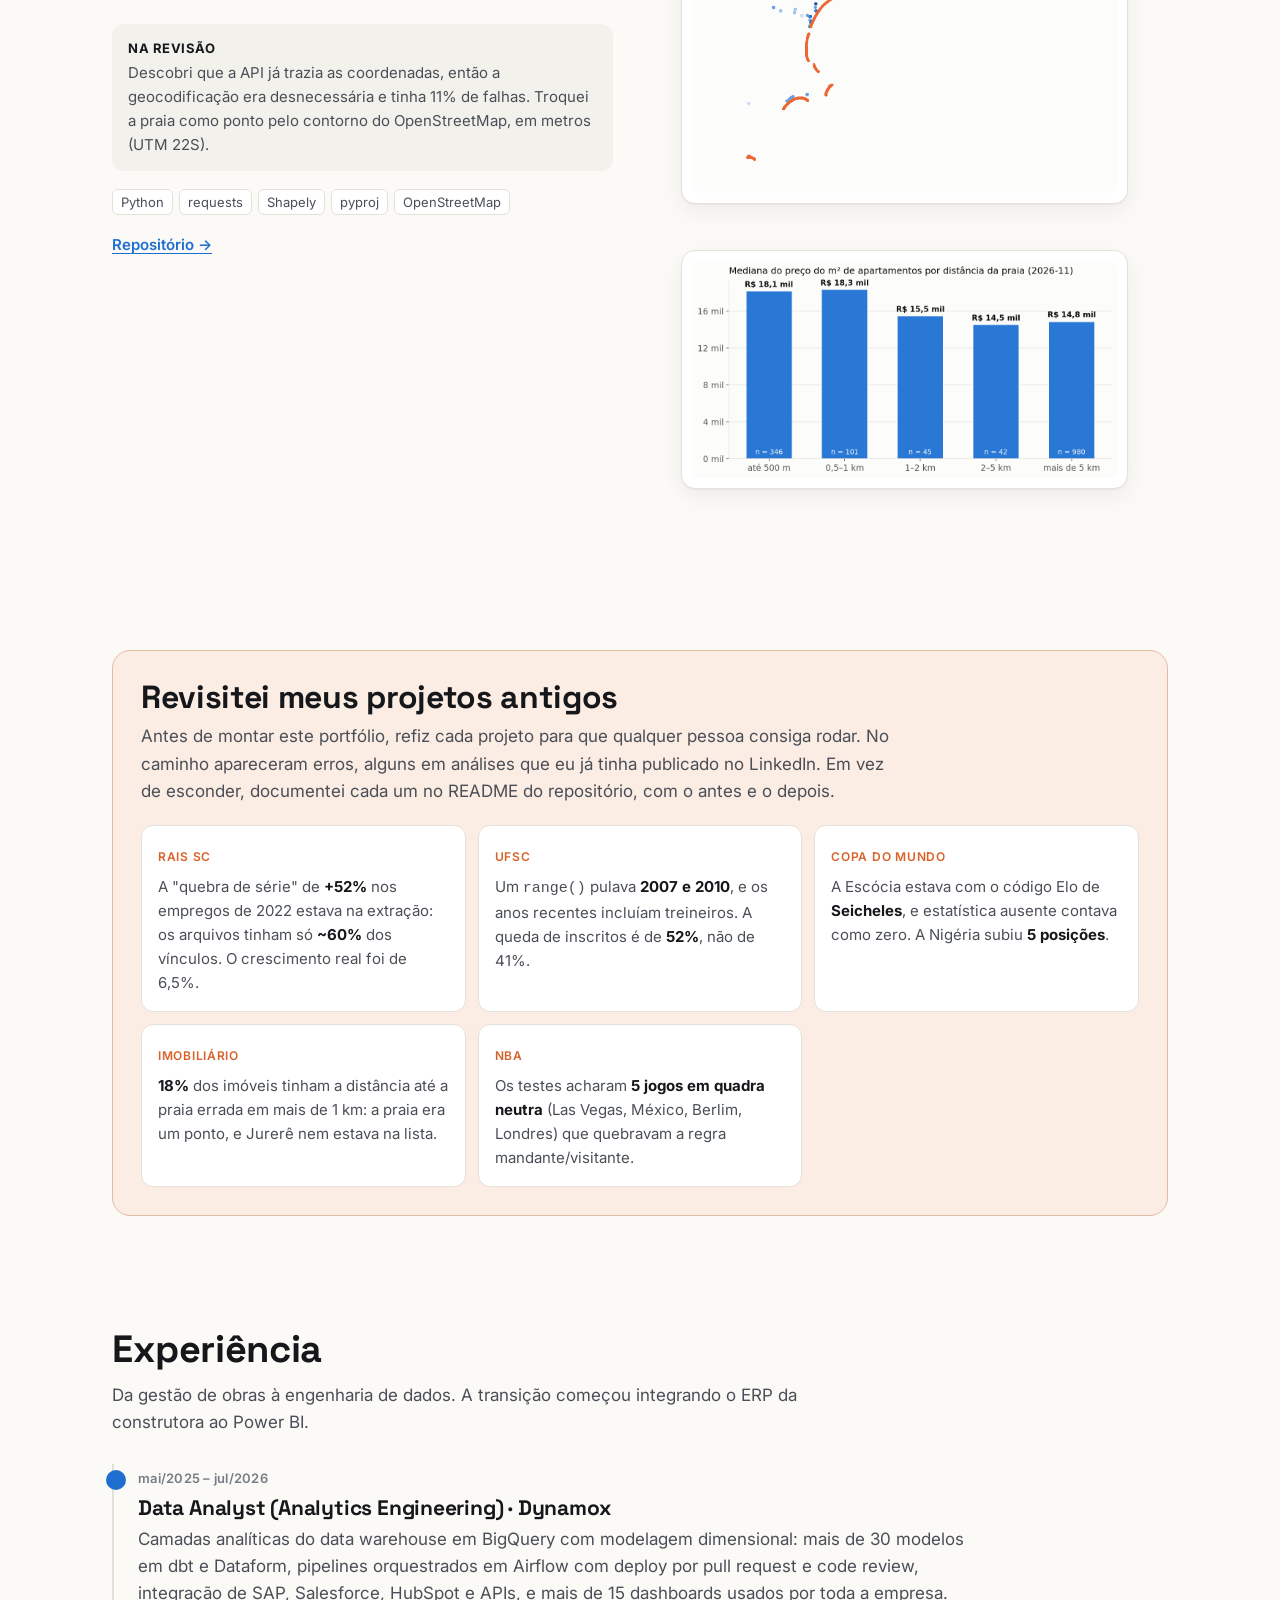
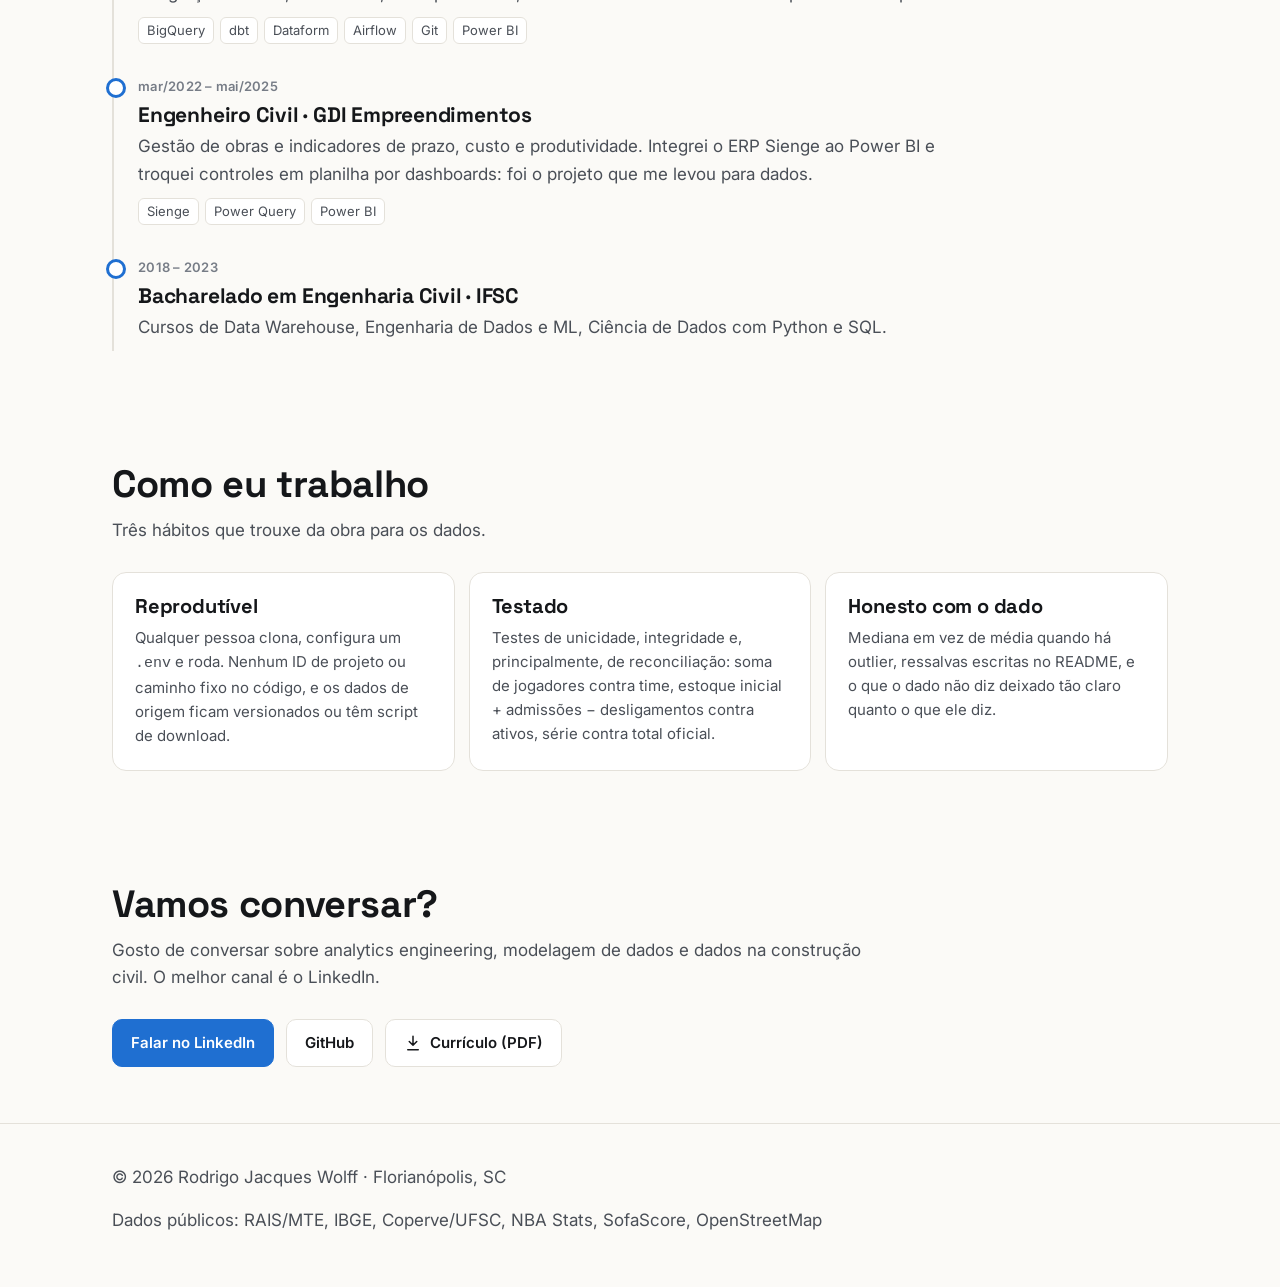
==== commit 96dbeab1: "content: hero lead focused on what I deliver Co-Authored-By: Claude Opus 5.5 <noreply@anthropic.com>" ====
--- a/index.html
+++ b/index.html
@@ -46,7 +46,7 @@
     <span class="eyebrow"><span class="dot"></span>Florianópolis, SC · Brasil</span>
     <h1>Rodrigo Jacques Wolff</h1>
     <p class="role">Analytics Engineer <span>·</span> Engenharia de Dados <span>·</span> BI</p>
-    <p class="lead">Construo dados do source ao dashboard: ingestão de APIs, ERPs e bancos relacionais, modelagem dimensional em dbt e Dataform sobre BigQuery, testes de qualidade e Power BI. Engenheiro civil de formação, com quatro anos em gestão de obras.</p>
+    <p class="lead">Transformo dados brutos de APIs, ERPs e bancos em modelos confiáveis para análise: ingestão com Python e Airflow, modelagem dimensional em dbt e Dataform sobre BigQuery, testes de qualidade e dashboards em Power BI.</p>
     <div class="btns">
       <a class="btn primary" href="#projetos">Ver projetos</a>
       <a class="btn" href="https://www.linkedin.com/in/rodrigo-jacques-wolff/" target="_blank" rel="noopener">
